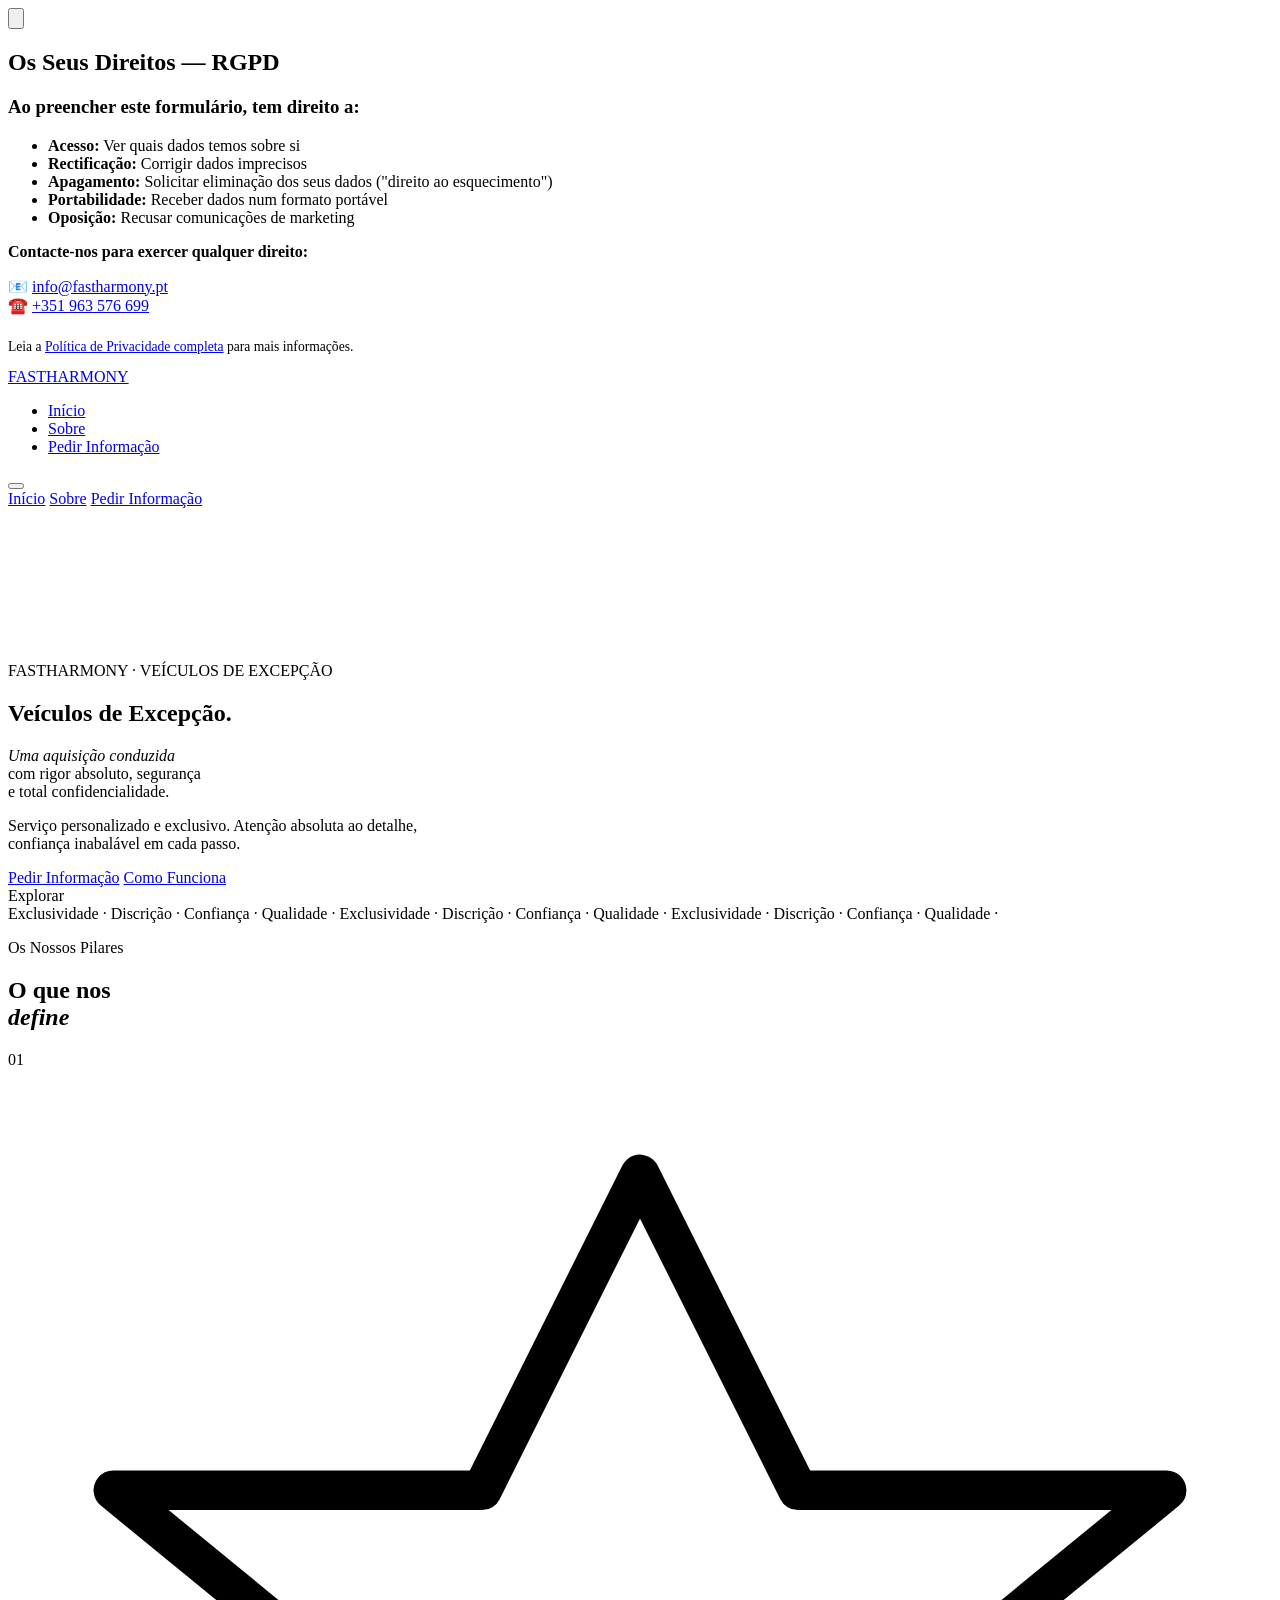
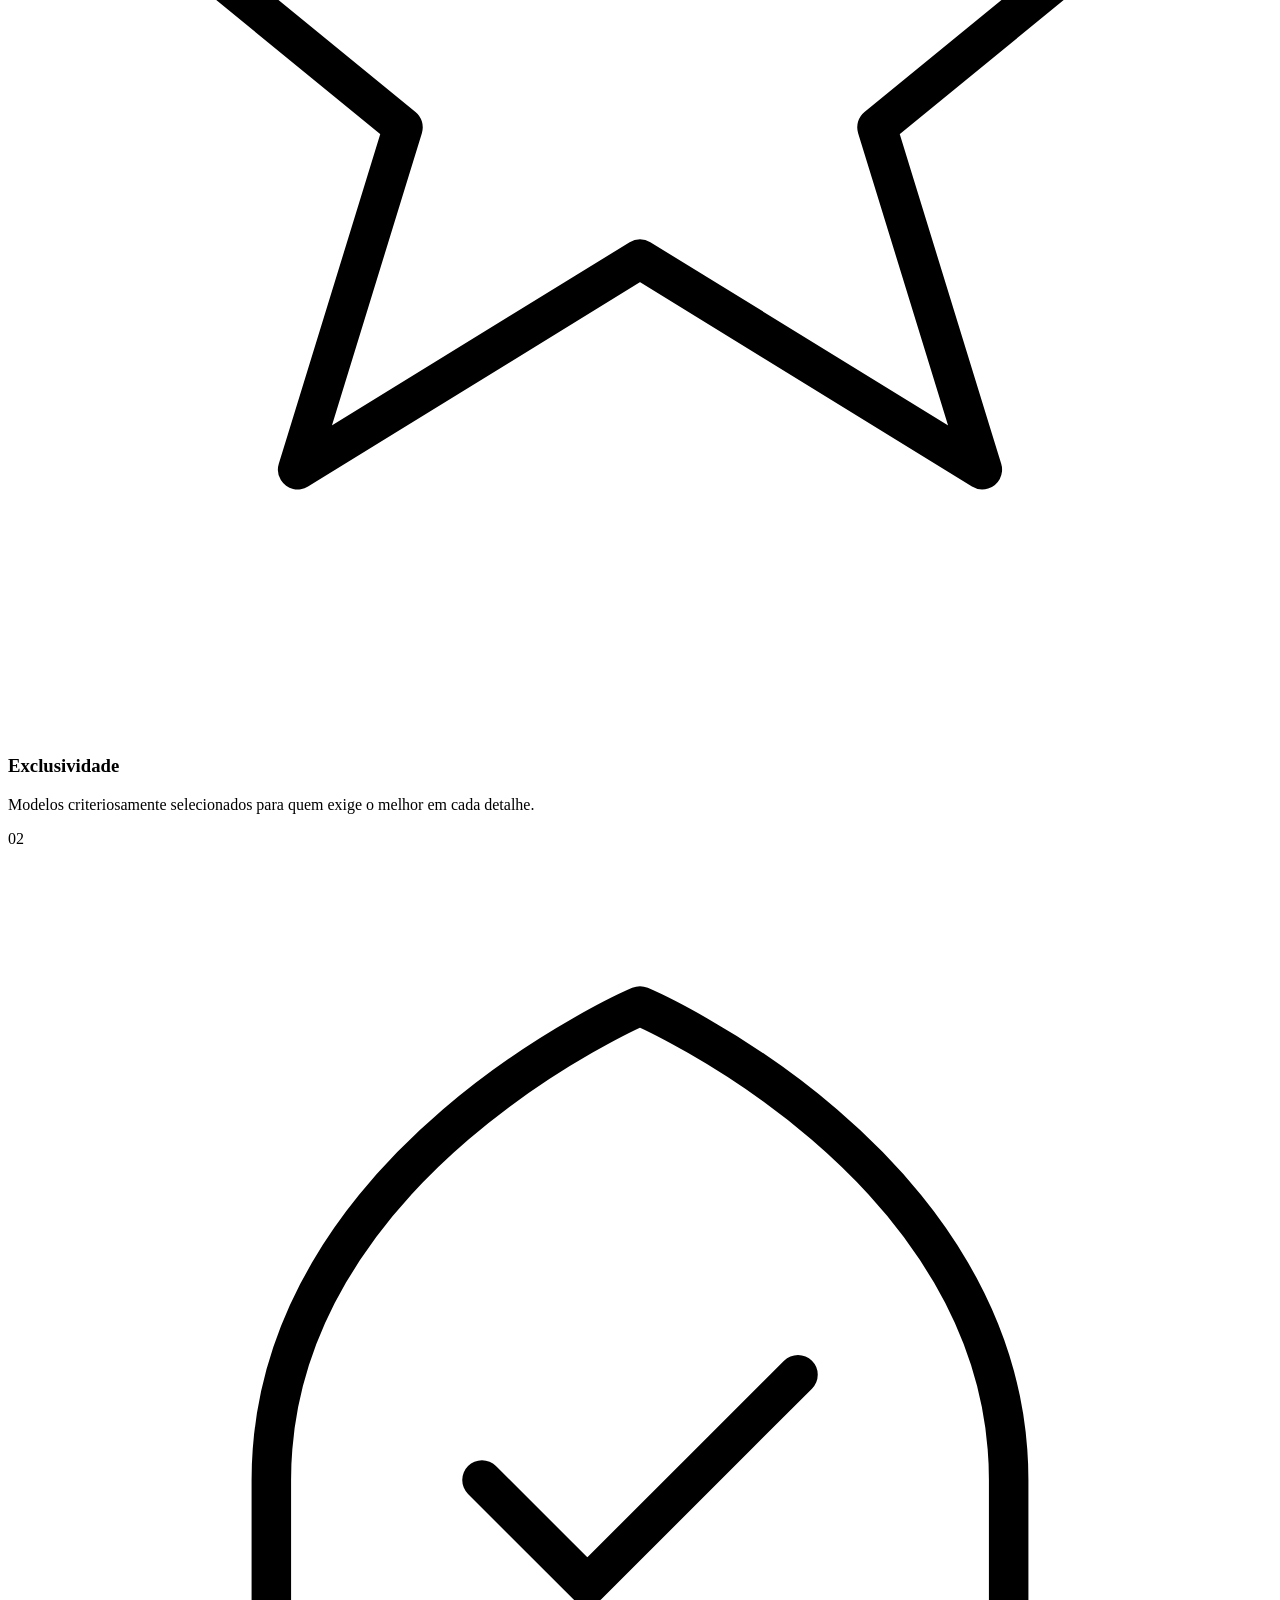
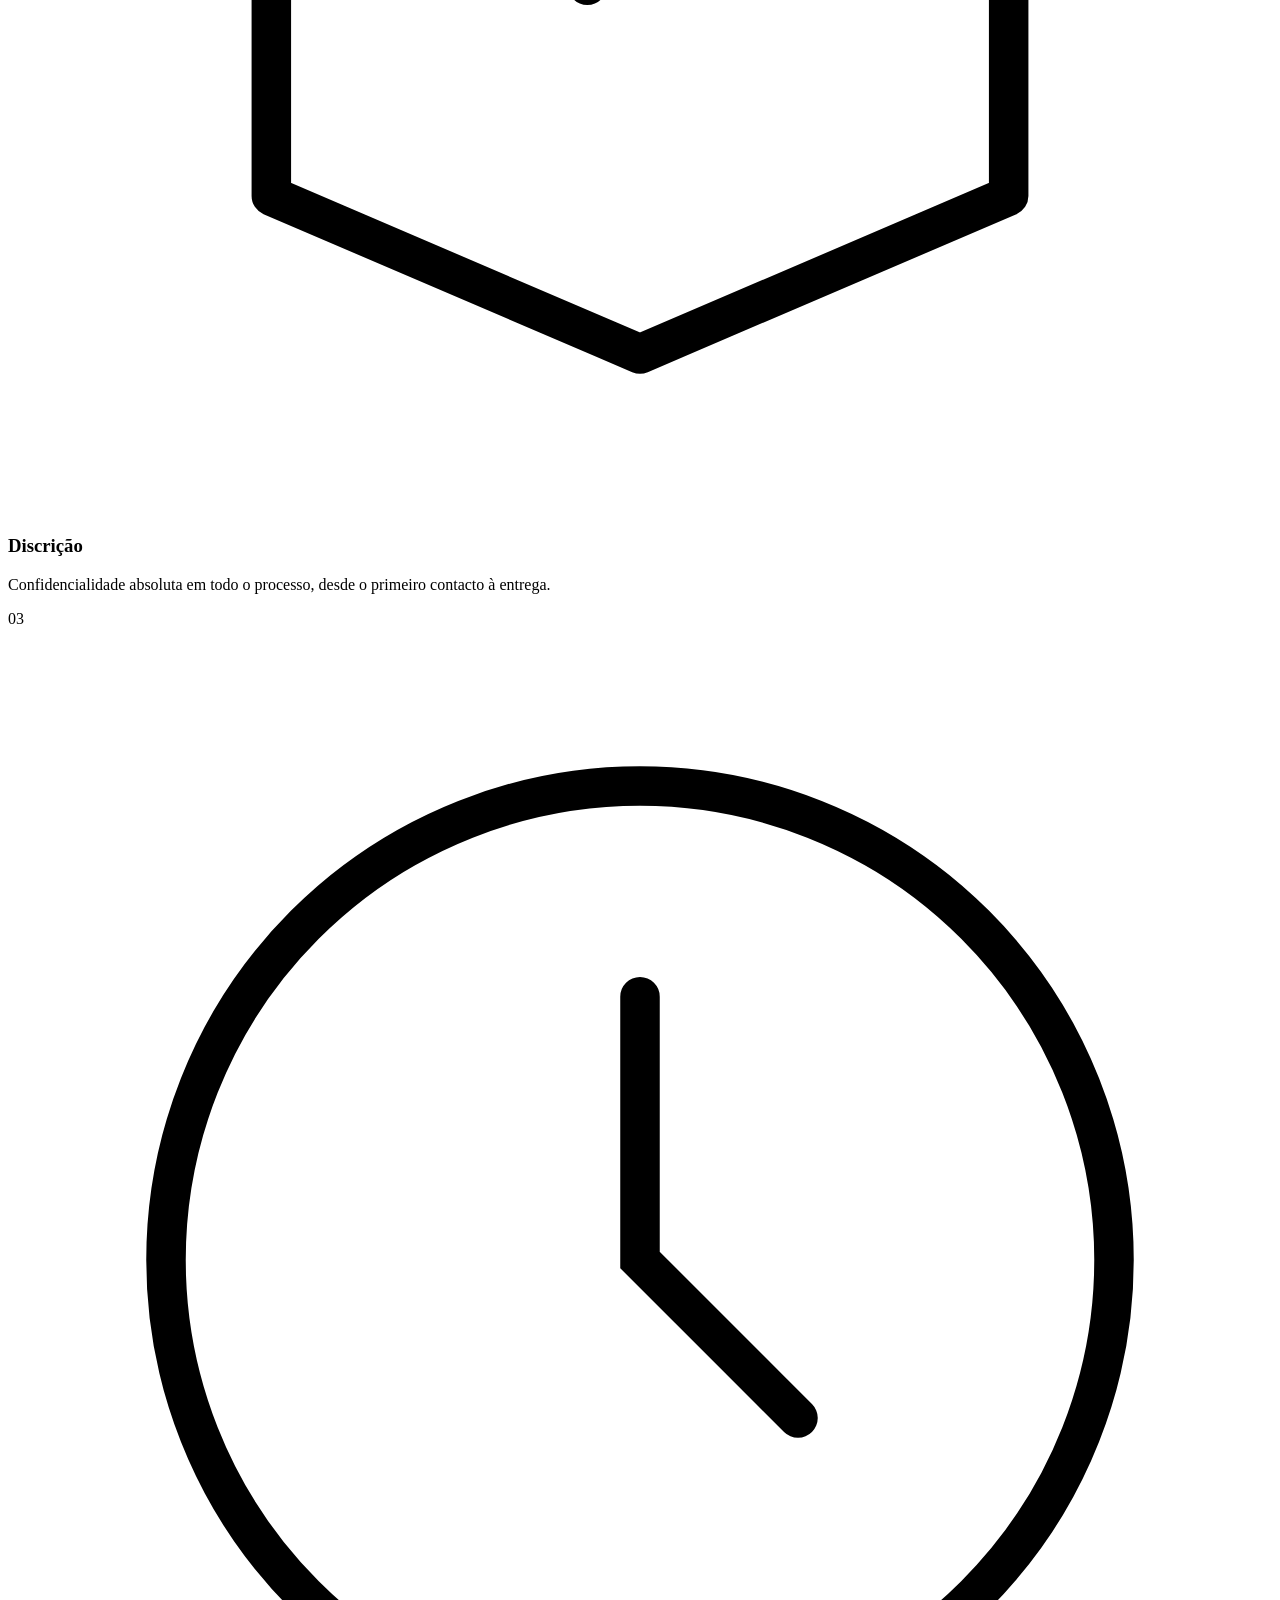
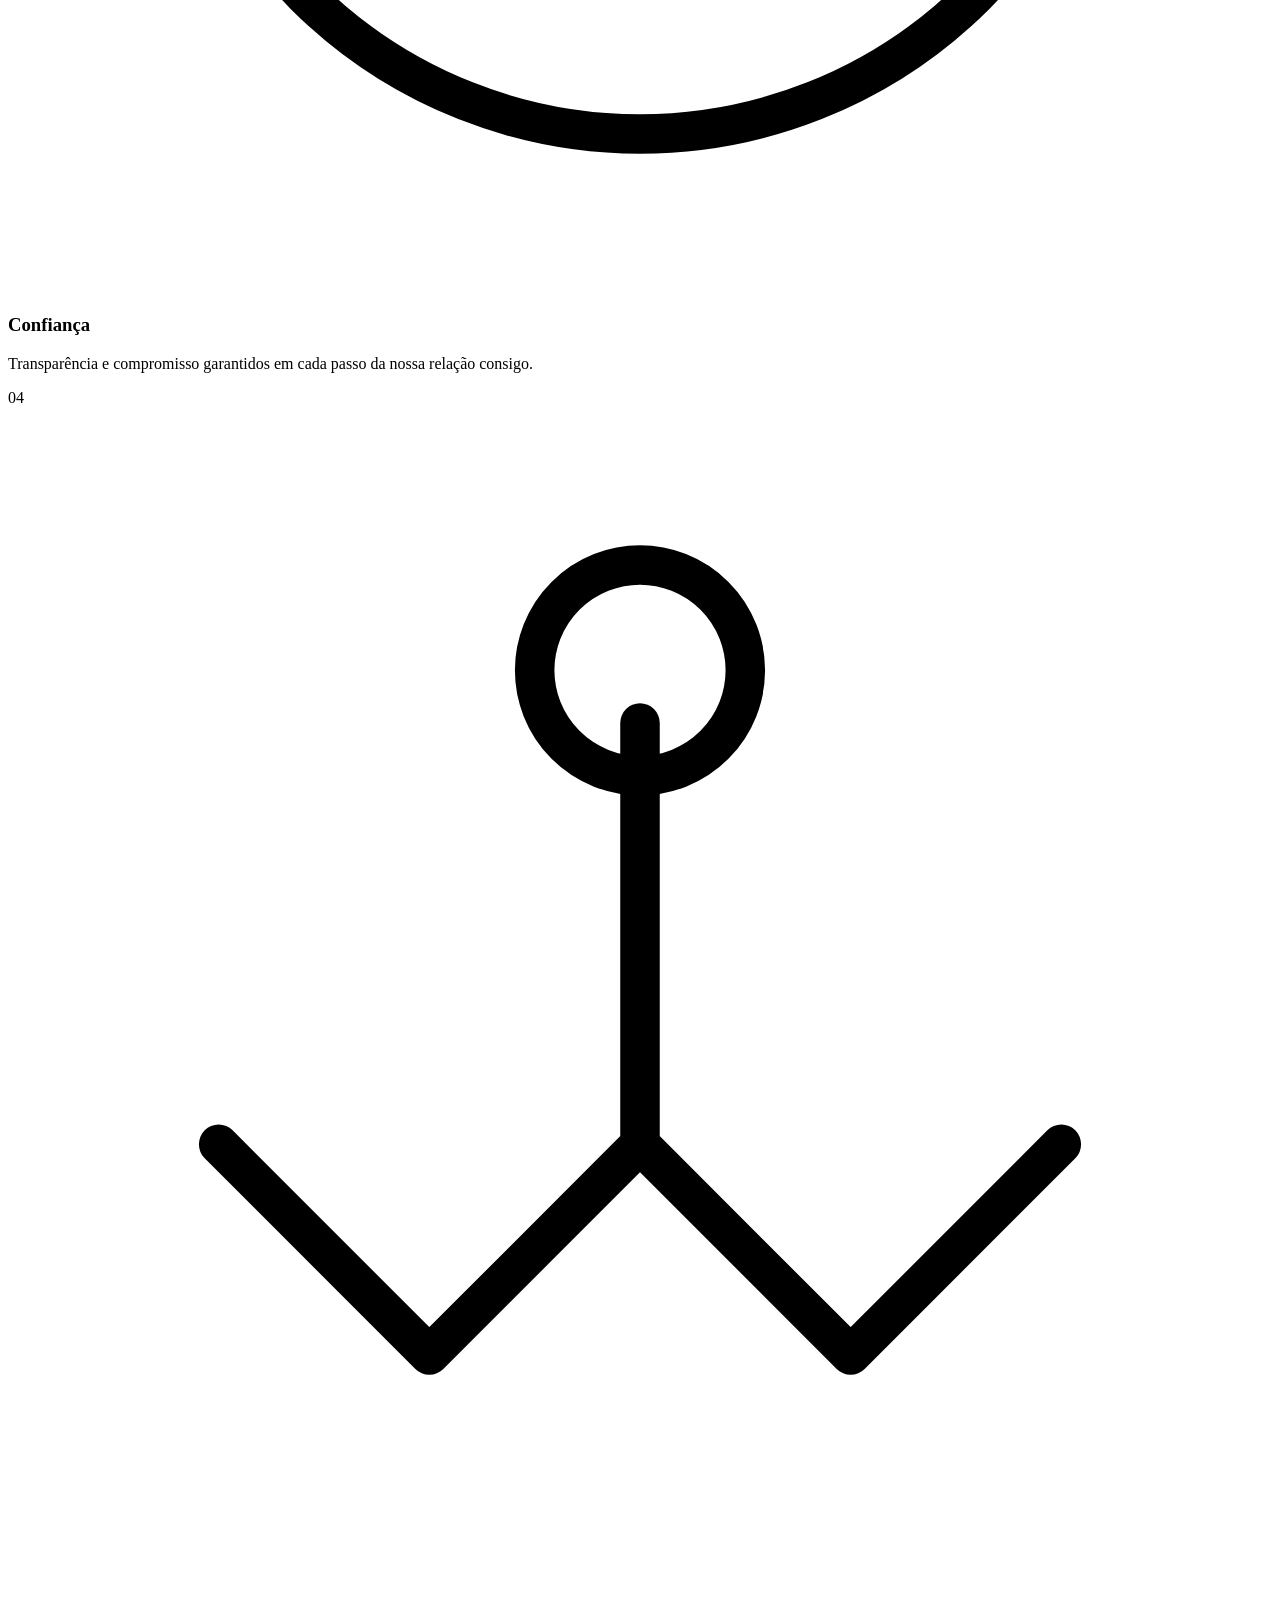
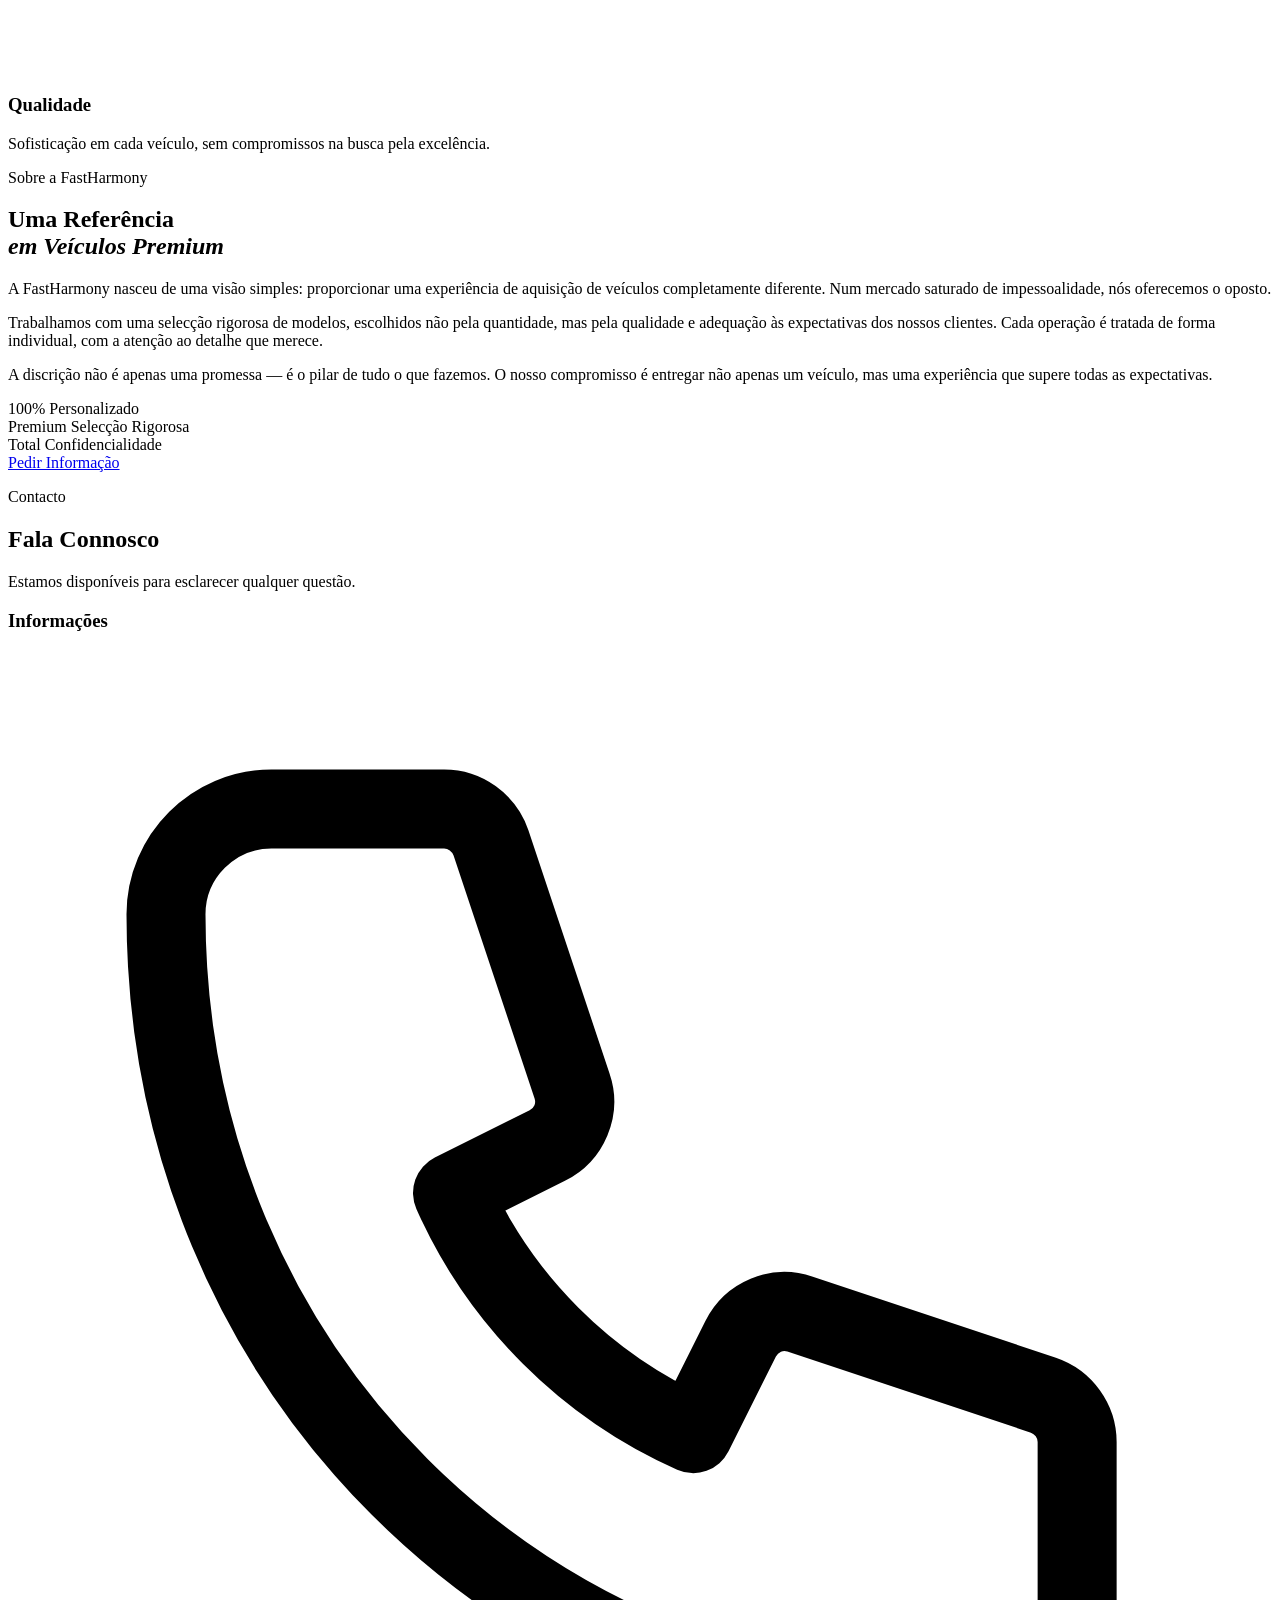
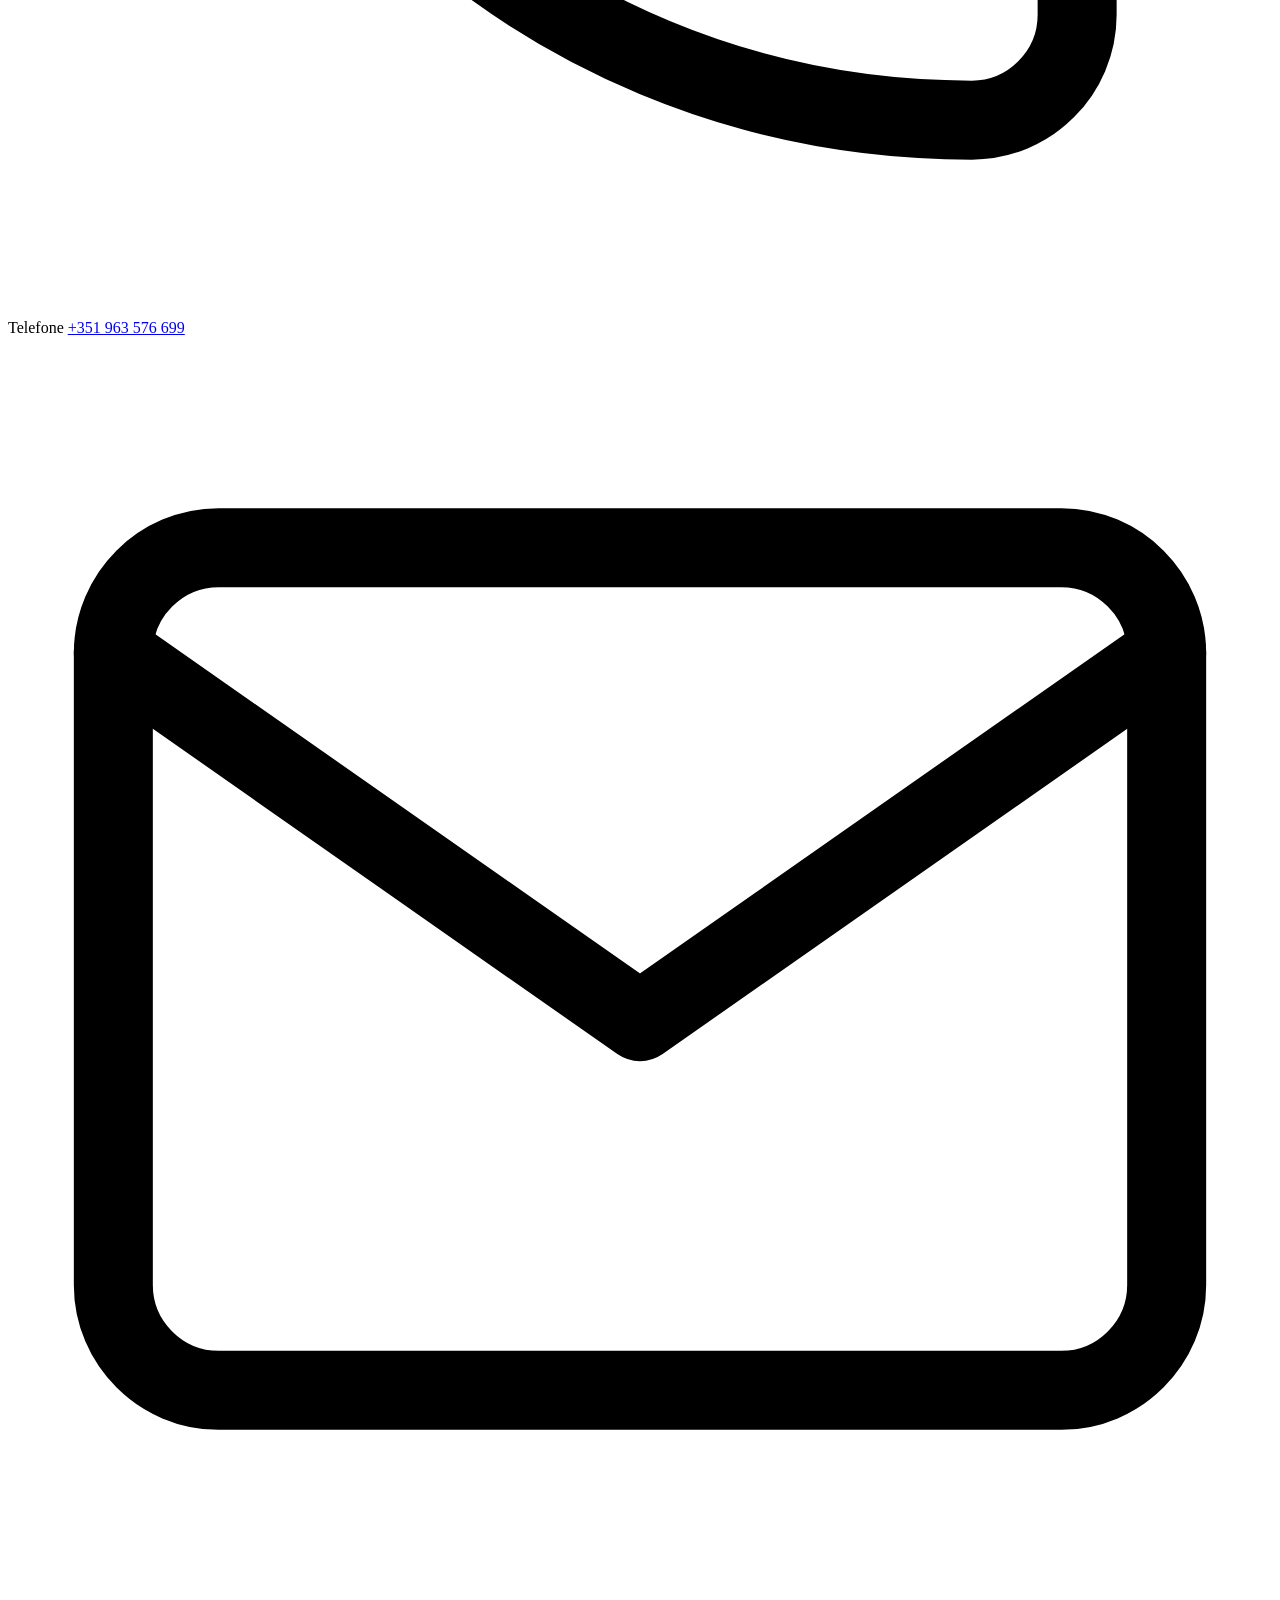
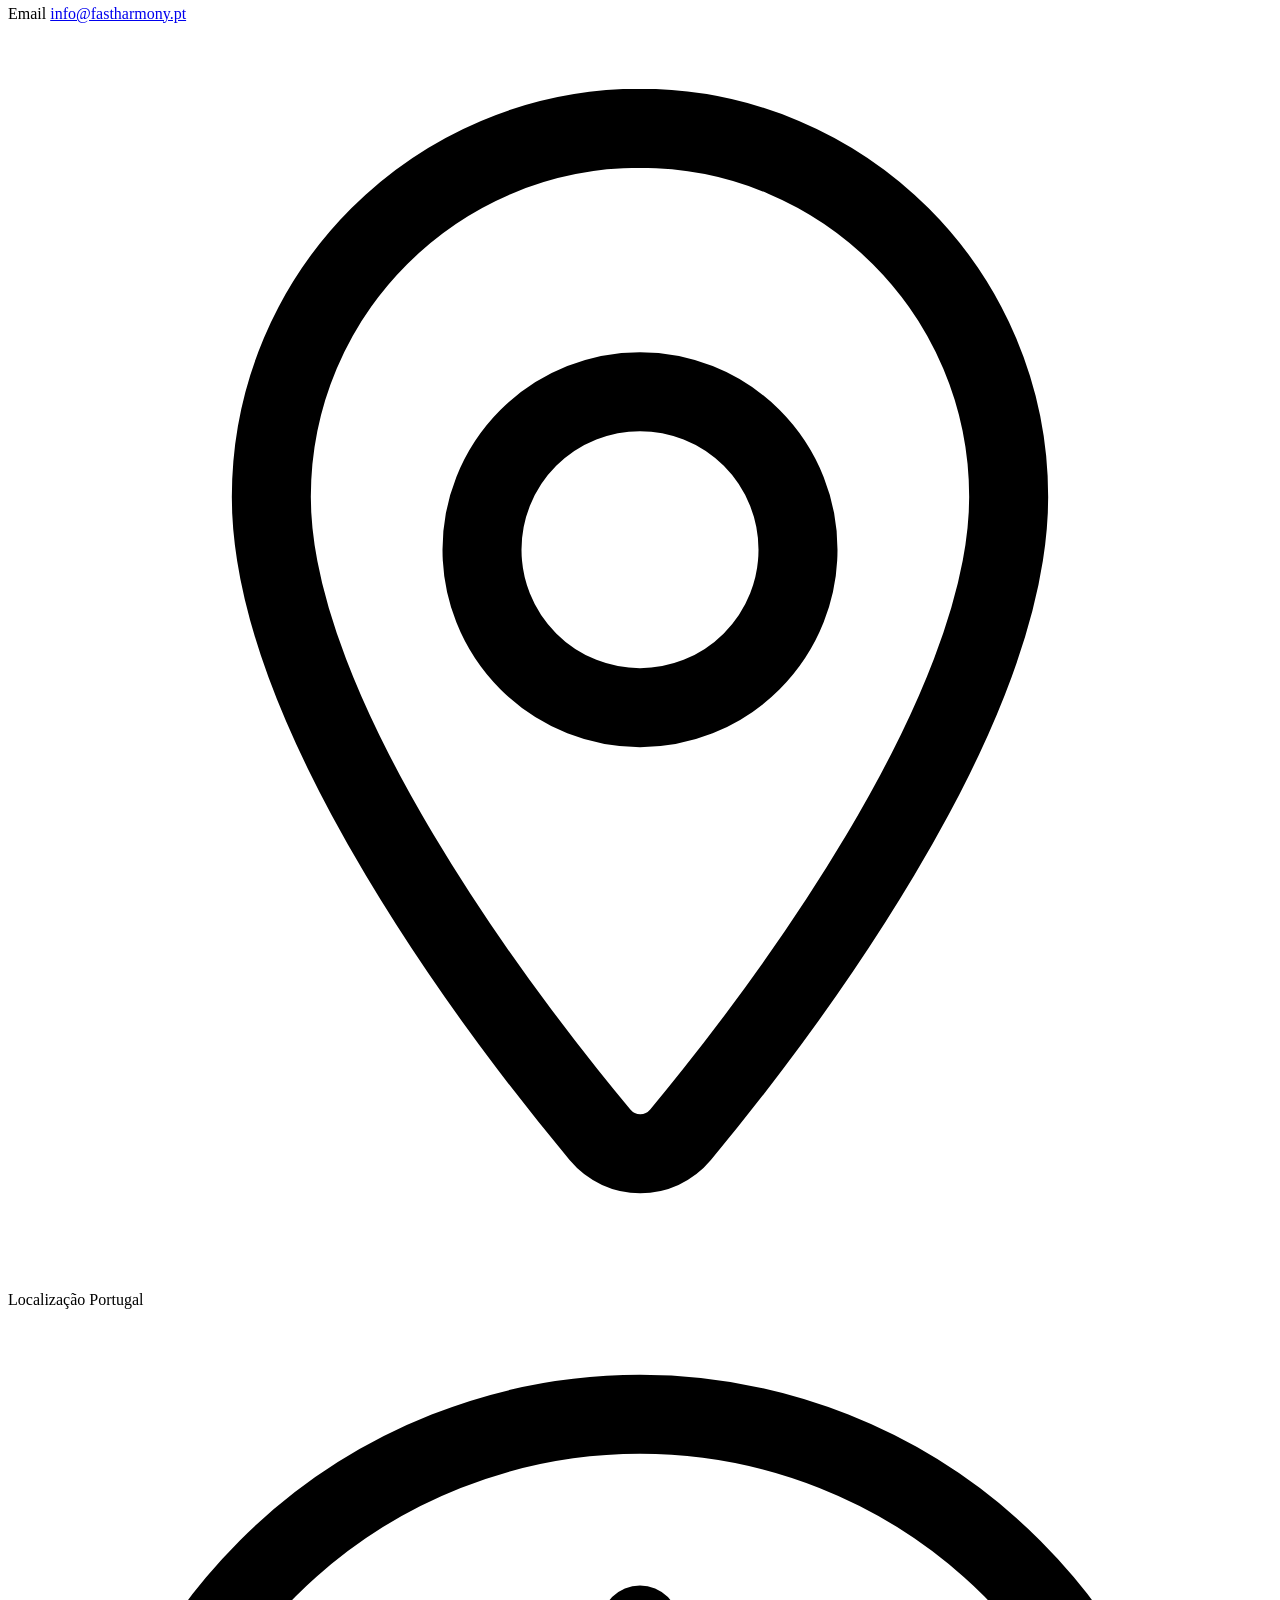
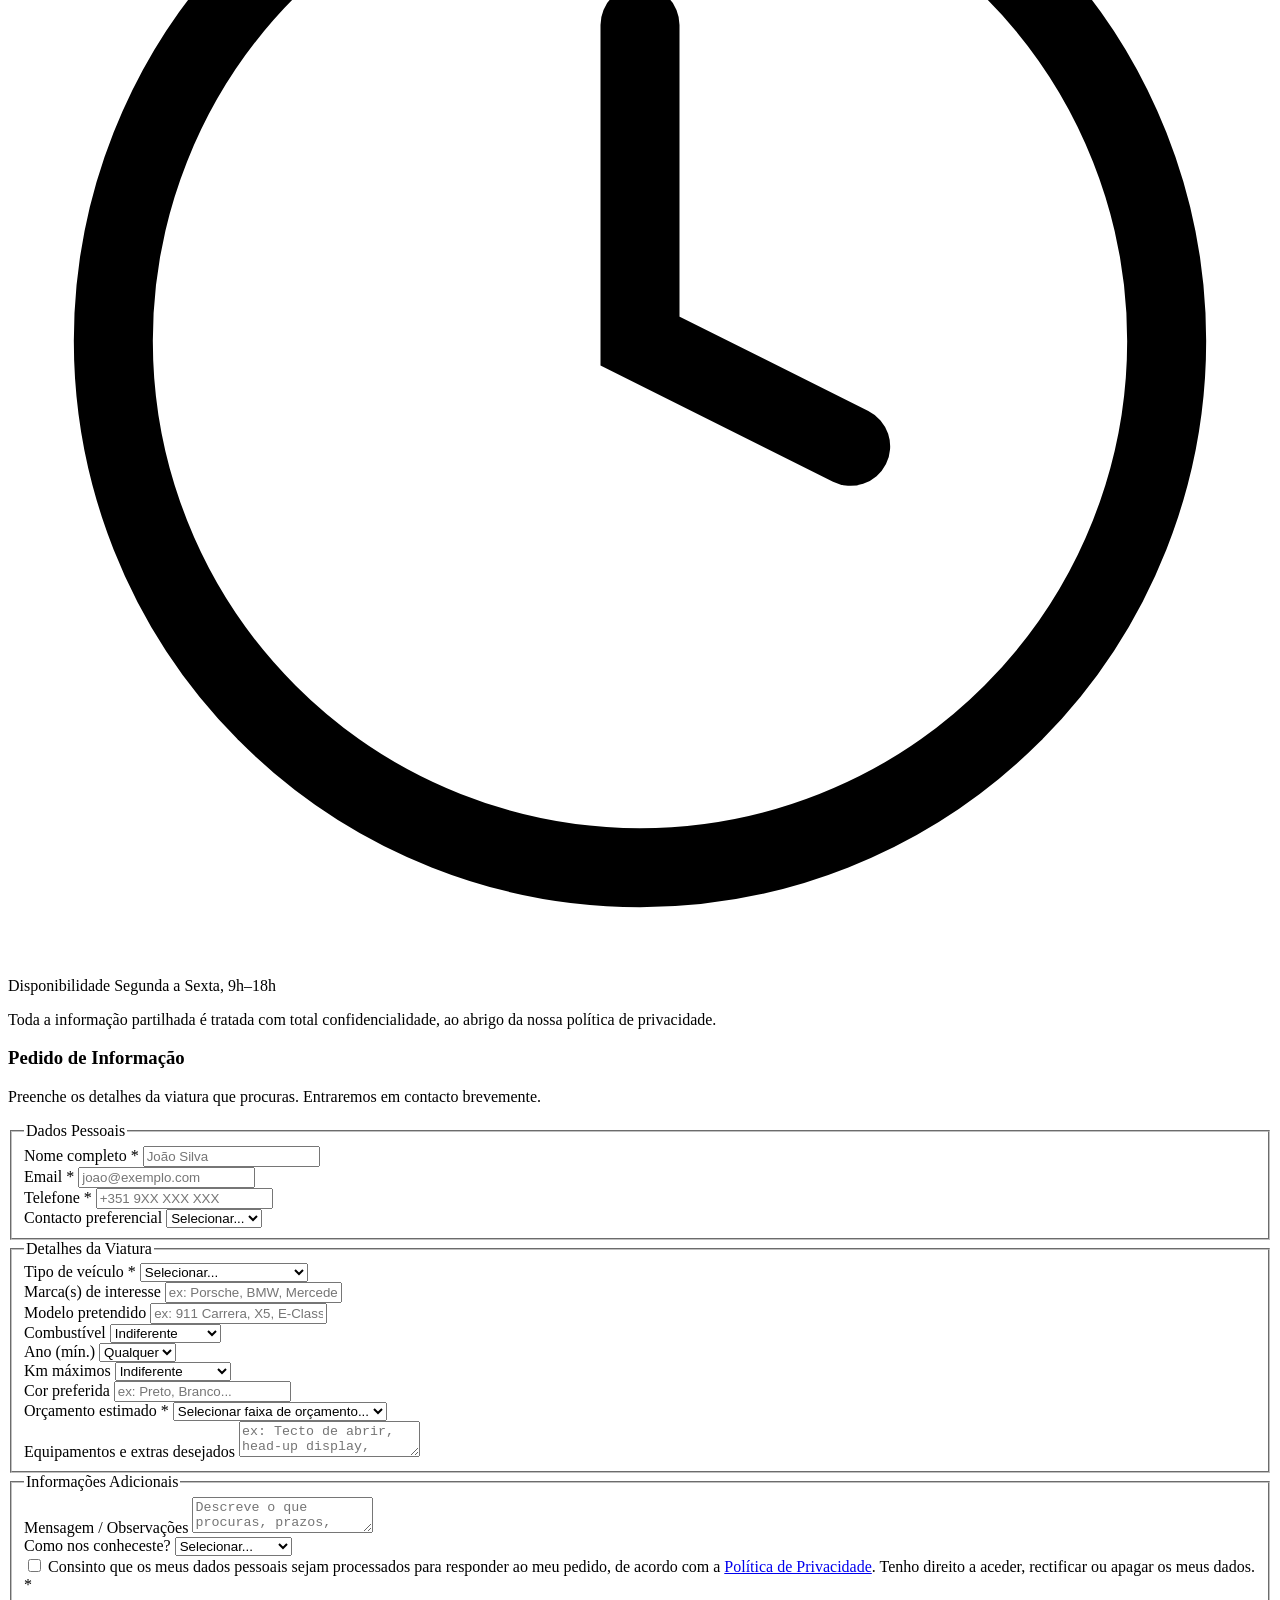
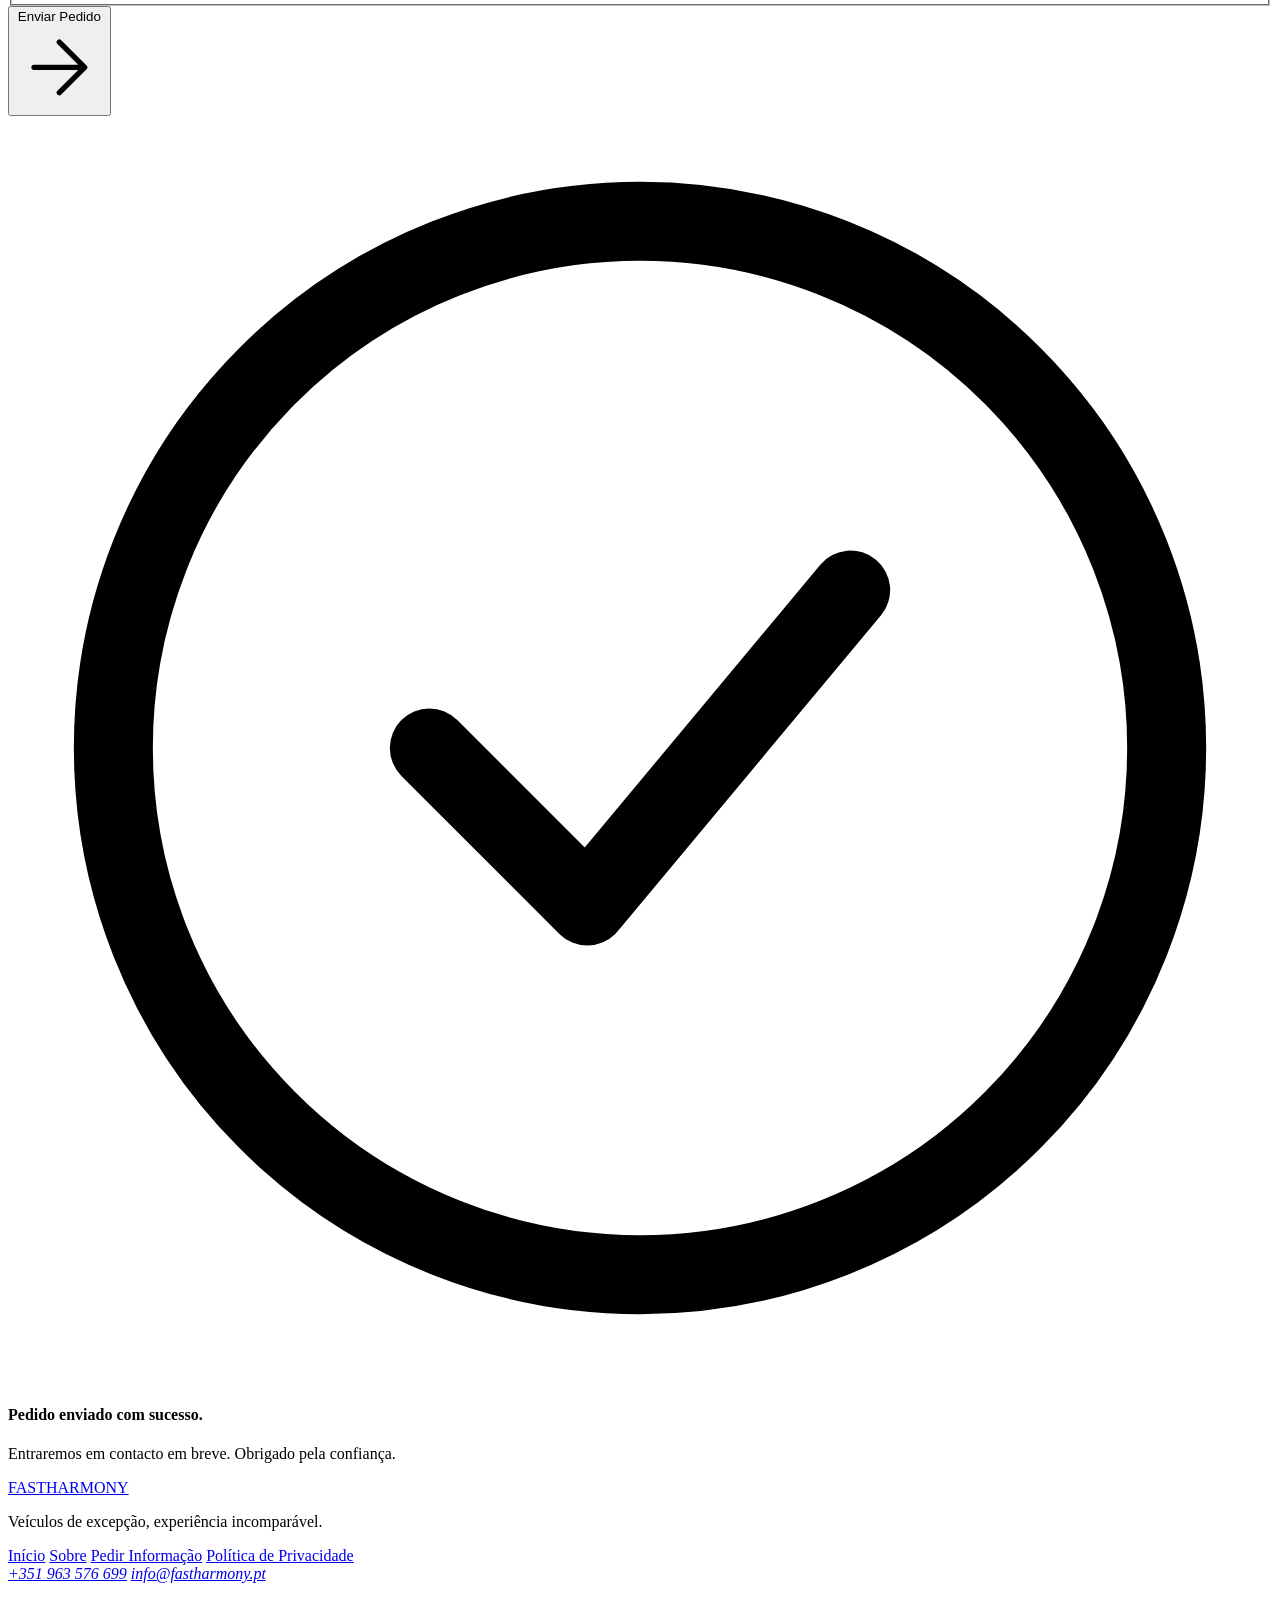
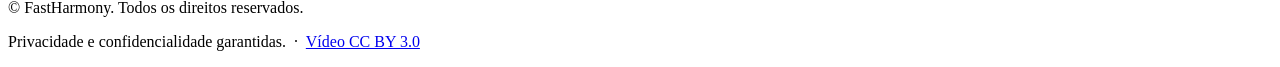
==== index.html @ 2e01b2f6 "refactor: remover required de email e telefone (validação em JS)" ====
<!DOCTYPE html>
<html lang="pt">
<head>
  <meta charset="UTF-8" />
  <meta name="viewport" content="width=device-width, initial-scale=1.0" />
  <title>FastHarmony — Veículos de Excepção</title>
  <meta name="description" content="FastHarmony — Especialistas na venda de veículos premium e de excepção. Exclusividade, sofisticação e discrição em cada entrega." />
  <meta name="theme-color" content="#050504" />

  <!-- Google Fonts -->
  <link rel="preconnect" href="https://fonts.googleapis.com" />
  <link rel="preconnect" href="https://fonts.gstatic.com" crossorigin />
  <link href="https://fonts.googleapis.com/css2?family=Bebas+Neue&family=Barlow:ital,wght@0,300;0,400;0,500;0,600;0,700;1,300;1,400&display=swap" rel="stylesheet" />

  <link rel="stylesheet" href="css/styles.css" />
</head>
<body>

  <!-- Grain texture overlay -->
  <div class="grain" aria-hidden="true"></div>

  <!-- Reading progress bar (CSS scroll-driven animation) -->
  <div class="progress-bar" id="progressBar" aria-hidden="true"></div>

  <!-- Custom luxury cursor -->
  <div class="cursor" id="cursor" aria-hidden="true"></div>
  <div class="cursor-ring" id="cursorRing" aria-hidden="true"></div>

  <!-- RGPD Modal -->
  <div class="rgpd-modal" id="rgpdModal" role="dialog" aria-labelledby="rgpdTitle" aria-hidden="true">
    <div class="rgpd-modal__overlay" id="rgpdOverlay"></div>
    <div class="rgpd-modal__content">
      <button class="rgpd-modal__close" id="rgpdClose" aria-label="Fechar">
        <svg viewBox="0 0 24 24" fill="none"><path d="M18 6L6 18M6 6L18 18" stroke="currentColor" stroke-width="1.5" stroke-linecap="round"/></svg>
      </button>
      <h2 id="rgpdTitle" class="rgpd-modal__title">Os Seus Direitos — RGPD</h2>
      <div class="rgpd-modal__body">
        <h3>Ao preencher este formulário, tem direito a:</h3>
        <ul>
          <li><strong>Acesso:</strong> Ver quais dados temos sobre si</li>
          <li><strong>Rectificação:</strong> Corrigir dados imprecisos</li>
          <li><strong>Apagamento:</strong> Solicitar eliminação dos seus dados ("direito ao esquecimento")</li>
          <li><strong>Portabilidade:</strong> Receber dados num formato portável</li>
          <li><strong>Oposição:</strong> Recusar comunicações de marketing</li>
        </ul>
        <p><strong>Contacte-nos para exercer qualquer direito:</strong></p>
        <p>
          📧 <a href="mailto:info@fastharmony.pt">info@fastharmony.pt</a><br>
          ☎️ <a href="tel:+351963576699">+351 963 576 699</a>
        </p>
        <p style="font-size: 0.85rem; margin-top: 1.5rem; color: var(--pearl-dim);">
          Leia a <a href="privacy.html" target="_blank" rel="noopener">Política de Privacidade completa</a> para mais informações.
        </p>
      </div>
    </div>
  </div>


  <!-- ═══════════════════════════════════════════
       NAVEGAÇÃO
  ═══════════════════════════════════════════ -->
  <nav class="nav" id="nav">
    <div class="nav__inner">
      <a href="#home" class="nav__logo" aria-label="FastHarmony — Início">
        <span class="nav__logo-fast">FAST</span><span class="nav__logo-harmony">HARMONY</span>
      </a>

      <ul class="nav__links" id="navLinks" role="list">
        <li><a href="#home" class="nav__link">Início</a></li>
        <li><a href="#sobre" class="nav__link">Sobre</a></li>
        <li><a href="#pedido" class="nav__link nav__link--cta">Pedir Informação</a></li>
      </ul>

      <button class="nav__hamburger" id="hamburger" aria-label="Abrir menu" aria-expanded="false" aria-controls="mobileMenu">
        <span></span>
        <span></span>
        <span></span>
      </button>
    </div>
  </nav>

  <!-- Menu Mobile -->
  <div class="mobile-menu" id="mobileMenu" aria-hidden="true" role="dialog" aria-label="Navegação">
    <div class="mobile-menu__inner">
      <a href="#home" class="mobile-menu__link">Início</a>
      <a href="#sobre" class="mobile-menu__link">Sobre</a>
      <a href="#pedido" class="mobile-menu__link mobile-menu__link--cta">Pedir Informação</a>
    </div>
  </div>


  <!-- ═══════════════════════════════════════════
       HERO
  ═══════════════════════════════════════════ -->
  <section class="hero" id="home">

    <!-- Background: imagem com Ken Burns + gradiente animado -->
    <div class="hero__bg" aria-hidden="true">
      <!--
        VÍDEO HERO (opcional):
        Coloca o teu vídeo em assets/video/hero.mp4
        Recomendado: 1920×1080, H.264, duração 10-30s, sem áudio
        Formatos suportados: .mp4, .webm
      -->
      <!-- Vídeo: Ferrari F430 FPV drone — Wikimedia Commons, CC BY 3.0 -->
      <video class="hero__video" autoplay muted loop playsinline aria-hidden="true">
        <source src="assets/video/hero.webm" type="video/webm" />
        <source src="assets/video/hero.mp4" type="video/mp4" />
      </video>
      <div class="hero__blob hero__blob--1"></div>
      <div class="hero__blob hero__blob--2"></div>
    </div>

    <!-- Vignette overlay -->
    <div class="hero__overlay" aria-hidden="true"></div>

    <!-- Decorative vertical line elements -->
    <div class="hero__decor" aria-hidden="true">
      <div class="hero__decor-line"></div>
      <div class="hero__decor-line"></div>
    </div>

    <!-- Rotated brand watermark -->
    <span class="hero__watermark" aria-hidden="true">FASTHARMONY · VEÍCULOS DE EXCEPÇÃO</span>

    <div class="hero__content reveal">
      <h1 class="hero__title">Veículos de Excepção.</h1>
      <p class="hero__eyebrow"><em>Uma aquisição conduzida</em><br />com rigor absoluto, segurança<br />e total confidencialidade.</p>
      <p class="hero__subtitle">
        Serviço personalizado e exclusivo. Atenção absoluta ao detalhe,<br />
        confiança inabalável em cada passo.
      </p>
      <div class="hero__actions">
        <a href="#pedido" class="btn btn--gold">Pedir Informação</a>
        <a href="#sobre" class="btn btn--ghost">Como Funciona</a>
      </div>
    </div>

    <div class="hero__scroll" aria-label="Fazer scroll">
      <span class="hero__scroll-label">Explorar</span>
      <div class="hero__scroll-line"></div>
    </div>
  </section>


  <!-- ═══════════════════════════════════════════
       MARQUEE
  ═══════════════════════════════════════════ -->
  <div class="marquee" aria-hidden="true">
    <div class="marquee__track">
      <span class="marquee__word">Exclusividade</span>
      <span class="marquee__dot">·</span>
      <span class="marquee__word">Discrição</span>
      <span class="marquee__dot">·</span>
      <span class="marquee__word">Confiança</span>
      <span class="marquee__dot">·</span>
      <span class="marquee__word">Qualidade</span>
      <span class="marquee__dot">·</span>
      <span class="marquee__word">Exclusividade</span>
      <span class="marquee__dot">·</span>
      <span class="marquee__word">Discrição</span>
      <span class="marquee__dot">·</span>
      <span class="marquee__word">Confiança</span>
      <span class="marquee__dot">·</span>
      <span class="marquee__word">Qualidade</span>
      <span class="marquee__dot">·</span>
      <span class="marquee__word">Exclusividade</span>
      <span class="marquee__dot">·</span>
      <span class="marquee__word">Discrição</span>
      <span class="marquee__dot">·</span>
      <span class="marquee__word">Confiança</span>
      <span class="marquee__dot">·</span>
      <span class="marquee__word">Qualidade</span>
      <span class="marquee__dot">·</span>
    </div>
  </div>


  <!-- ═══════════════════════════════════════════
       VALORES / PILARES
  ═══════════════════════════════════════════ -->
  <section class="values">
    <div class="container">

      <header class="values__header reveal">
        <p class="section__eyebrow">Os Nossos Pilares</p>
        <h2 class="section__title">O que nos<br /><em>define</em></h2>
      </header>

      <div class="values__grid">

        <article class="values__item reveal" style="--i:0">
          <div class="values__ordinal" aria-hidden="true">01</div>
          <div class="values__rule" aria-hidden="true"></div>
          <div class="values__icon">
            <svg viewBox="0 0 48 48" fill="none" aria-hidden="true">
              <path d="M24 4L30 16H44L33 25L37 38L24 30L11 38L15 25L4 16H18L24 4Z" stroke="currentColor" stroke-width="1.5" stroke-linejoin="round"/>
            </svg>
          </div>
          <h3 class="values__title">Exclusividade</h3>
          <p class="values__desc">Modelos criteriosamente selecionados para quem exige o melhor em cada detalhe.</p>
        </article>

        <article class="values__item reveal" style="--i:1">
          <div class="values__ordinal" aria-hidden="true">02</div>
          <div class="values__rule" aria-hidden="true"></div>
          <div class="values__icon">
            <svg viewBox="0 0 48 48" fill="none" aria-hidden="true">
              <path d="M24 6C24 6 10 12 10 24V36L24 42L38 36V24C38 12 24 6 24 6Z" stroke="currentColor" stroke-width="1.5" stroke-linejoin="round"/>
              <path d="M18 24L22 28L30 20" stroke="currentColor" stroke-width="1.5" stroke-linecap="round" stroke-linejoin="round"/>
            </svg>
          </div>
          <h3 class="values__title">Discrição</h3>
          <p class="values__desc">Confidencialidade absoluta em todo o processo, desde o primeiro contacto à entrega.</p>
        </article>

        <article class="values__item reveal" style="--i:2">
          <div class="values__ordinal" aria-hidden="true">03</div>
          <div class="values__rule" aria-hidden="true"></div>
          <div class="values__icon">
            <svg viewBox="0 0 48 48" fill="none" aria-hidden="true">
              <circle cx="24" cy="24" r="18" stroke="currentColor" stroke-width="1.5"/>
              <path d="M24 14V24L30 30" stroke="currentColor" stroke-width="1.5" stroke-linecap="round"/>
            </svg>
          </div>
          <h3 class="values__title">Confiança</h3>
          <p class="values__desc">Transparência e compromisso garantidos em cada passo da nossa relação consigo.</p>
        </article>

        <article class="values__item reveal" style="--i:3">
          <div class="values__ordinal" aria-hidden="true">04</div>
          <div class="values__rule" aria-hidden="true"></div>
          <div class="values__icon">
            <svg viewBox="0 0 48 48" fill="none" aria-hidden="true">
              <path d="M8 28L16 36L24 28M24 28L32 36L40 28M24 28V12" stroke="currentColor" stroke-width="1.5" stroke-linecap="round" stroke-linejoin="round"/>
              <circle cx="24" cy="10" r="4" stroke="currentColor" stroke-width="1.5"/>
            </svg>
          </div>
          <h3 class="values__title">Qualidade</h3>
          <p class="values__desc">Sofisticação em cada veículo, sem compromissos na busca pela excelência.</p>
        </article>

      </div>
    </div>
  </section>


  <!-- ═══════════════════════════════════════════
       SOBRE
  ═══════════════════════════════════════════ -->
  <section class="about" id="sobre">
    <div class="container">
      <div class="about__grid">

        <div class="about__visual reveal">
          <div class="about__image-wrap">
            <!-- Imagem de fundo via CSS background-image -->
          </div>
          <div class="about__frame" aria-hidden="true"></div>
          <div class="about__frame-inner" aria-hidden="true"></div>
        </div>

        <div class="about__content reveal">
          <p class="section__eyebrow">Sobre a FastHarmony</p>
          <h2 class="section__title">Uma Referência<br /><em>em Veículos Premium</em></h2>

          <p class="about__text">
            A FastHarmony nasceu de uma visão simples: proporcionar uma experiência de aquisição de veículos completamente diferente. Num mercado saturado de impessoalidade, nós oferecemos o oposto.
          </p>
          <p class="about__text">
            Trabalhamos com uma selecção rigorosa de modelos, escolhidos não pela quantidade, mas pela qualidade e adequação às expectativas dos nossos clientes. Cada operação é tratada de forma individual, com a atenção ao detalhe que merece.
          </p>
          <p class="about__text">
            A discrição não é apenas uma promessa — é o pilar de tudo o que fazemos. O nosso compromisso é entregar não apenas um veículo, mas uma experiência que supere todas as expectativas.
          </p>

          <div class="about__stats">
            <div class="about__stat">
              <span class="about__stat-num">100%</span>
              <span class="about__stat-label">Personalizado</span>
            </div>
            <div class="about__stat">
              <span class="about__stat-num">Premium</span>
              <span class="about__stat-label">Selecção Rigorosa</span>
            </div>
            <div class="about__stat">
              <span class="about__stat-num">Total</span>
              <span class="about__stat-label">Confidencialidade</span>
            </div>
          </div>

          <a href="#pedido" class="btn btn--gold">Pedir Informação</a>
        </div>

      </div>
    </div>
  </section>


  <!-- ═══════════════════════════════════════════
       CONTACTO + FORMULÁRIO
  ═══════════════════════════════════════════ -->
  <section class="contact" id="contacto">

    <div class="contact__hero reveal">
      <div class="contact__hero-overlay" aria-hidden="true"></div>
      <!--
        IMAGEM CONTACTO:
        Coloca a imagem em assets/images/contact-car.jpg
        Recomendado: 1920×600px, escura/ambiente
      -->
      <div class="contact__hero-content">
        <p class="section__eyebrow">Contacto</p>
        <h2 class="section__title section__title--light">Fala Connosco</h2>
        <p class="contact__hero-sub">Estamos disponíveis para esclarecer qualquer questão.</p>
      </div>
    </div>

    <div class="container">
      <div class="contact__grid">

        <!-- Informações -->
        <div class="contact__info contact__info--card reveal">
          <div class="contact__info-inner">
            <h3 class="contact__info-title">Informações</h3>

            <div class="contact__info-item">
              <div class="contact__info-icon" aria-hidden="true">
                <svg viewBox="0 0 24 24" fill="none">
                  <path d="M3 5C3 3.9 3.9 3 5 3H8.28C8.68 3 9.04 3.26 9.17 3.64L10.71 8.26C10.86 8.7 10.66 9.18 10.24 9.39L8.44 10.29C9.34 12.32 10.98 13.96 13.01 14.86L13.91 13.06C14.12 12.64 14.6 12.44 15.04 12.59L19.66 14.13C20.04 14.26 20.3 14.62 20.3 15.02V18.3C20.3 19.4 19.4 20.3 18.3 20.3C9.72 20.3 3 13.58 3 5Z" stroke="currentColor" stroke-width="1.5" stroke-linecap="round" stroke-linejoin="round"/>
                </svg>
              </div>
              <div>
                <span class="contact__info-label">Telefone</span>
                <a href="tel:+351963576699" class="contact__info-value">+351 963 576 699</a>
              </div>
            </div>

          <div class="contact__info-item">
            <div class="contact__info-icon" aria-hidden="true">
              <svg viewBox="0 0 24 24" fill="none">
                <path d="M4 4H20C21.1 4 22 4.9 22 6V18C22 19.1 21.1 20 20 20H4C2.9 20 2 19.1 2 18V6C2 4.9 2.9 4 4 4Z" stroke="currentColor" stroke-width="1.5" stroke-linecap="round" stroke-linejoin="round"/>
                <path d="M22 6L12 13L2 6" stroke="currentColor" stroke-width="1.5" stroke-linecap="round" stroke-linejoin="round"/>
              </svg>
            </div>
            <div>
              <span class="contact__info-label">Email</span>
              <a href="mailto:info@fastharmony.pt" class="contact__info-value">info@fastharmony.pt</a>
            </div>
          </div>

          <div class="contact__info-item">
            <div class="contact__info-icon" aria-hidden="true">
              <svg viewBox="0 0 24 24" fill="none">
                <circle cx="12" cy="10" r="3" stroke="currentColor" stroke-width="1.5"/>
                <path d="M12 2C8.13 2 5 5.13 5 9C5 13.17 9.42 18.92 11.24 21.11C11.64 21.59 12.37 21.59 12.77 21.11C14.58 18.92 19 13.17 19 9C19 5.13 15.87 2 12 2Z" stroke="currentColor" stroke-width="1.5" stroke-linecap="round" stroke-linejoin="round"/>
              </svg>
            </div>
            <div>
              <span class="contact__info-label">Localização</span>
              <span class="contact__info-value">Portugal</span>
            </div>
          </div>

          <div class="contact__info-item">
            <div class="contact__info-icon" aria-hidden="true">
              <svg viewBox="0 0 24 24" fill="none">
                <circle cx="12" cy="12" r="10" stroke="currentColor" stroke-width="1.5"/>
                <path d="M12 6V12L16 14" stroke="currentColor" stroke-width="1.5" stroke-linecap="round"/>
              </svg>
            </div>
            <div>
              <span class="contact__info-label">Disponibilidade</span>
              <span class="contact__info-value">Segunda a Sexta, 9h–18h</span>
            </div>
          </div>

            <div class="contact__divider" aria-hidden="true"></div>
            <p class="contact__privacy">
              Toda a informação partilhada é tratada com total confidencialidade, ao abrigo da nossa política de privacidade.
            </p>
          </div>
        </div>

        <!-- Formulário de Pedido -->
        <div class="contact__form-wrap reveal" id="pedido">
          <h3 class="contact__form-title">Pedido de Informação</h3>
          <p class="contact__form-sub">Preenche os detalhes da viatura que procuras. Entraremos em contacto brevemente.</p>

          <form class="form" id="requestForm" novalidate>

            <!-- Dados Pessoais -->
            <fieldset class="form__fieldset">
              <legend class="form__legend">Dados Pessoais</legend>

              <div class="form__row form__row--2">
                <div class="form__group">
                  <label class="form__label" for="nome">Nome completo <span class="form__required" aria-label="obrigatório">*</span></label>
                  <input class="form__input" type="text" id="nome" name="nome" placeholder="João Silva" required autocomplete="name" />
                </div>
                <div class="form__group">
                  <label class="form__label" for="email">Email <span class="form__required" aria-label="obrigatório">*</span></label>
                  <input class="form__input" type="email" id="email" name="email" placeholder="joao@exemplo.com" autocomplete="email" />
                </div>
              </div>

              <div class="form__row form__row--2">
                <div class="form__group">
                  <label class="form__label" for="telefone">Telefone <span class="form__required" aria-label="obrigatório">*</span></label>
                  <input class="form__input" type="tel" id="telefone" name="telefone" placeholder="+351 9XX XXX XXX" autocomplete="tel" />
                </div>
                <div class="form__group">
                  <label class="form__label" for="contacto-pref">Contacto preferencial</label>
                  <select class="form__input form__select" id="contacto-pref" name="contacto-pref">
                    <option value="">Selecionar...</option>
                    <option value="email">Email</option>
                    <option value="telefone">Telefone</option>
                    <option value="whatsapp">WhatsApp</option>
                  </select>
                </div>
              </div>
            </fieldset>

            <!-- Detalhes da Viatura -->
            <fieldset class="form__fieldset">
              <legend class="form__legend">Detalhes da Viatura</legend>

              <div class="form__row form__row--2">
                <div class="form__group">
                  <label class="form__label" for="tipo">Tipo de veículo <span class="form__required" aria-label="obrigatório">*</span></label>
                  <select class="form__input form__select" id="tipo" name="tipo" required>
                    <option value="">Selecionar...</option>
                    <option value="sedan">Sedan / Berlina</option>
                    <option value="suv">SUV / Crossover</option>
                    <option value="coupe">Coupé</option>
                    <option value="cabriolet">Cabriolet / Descapotável</option>
                    <option value="desportivo">Desportivo / Supercar</option>
                    <option value="familiar">Familiar / SW</option>
                    <option value="outro">Outro</option>
                  </select>
                </div>
                <div class="form__group">
                  <label class="form__label" for="marca">Marca(s) de interesse</label>
                  <input class="form__input" type="text" id="marca" name="marca" placeholder="ex: Porsche, BMW, Mercedes..." />
                </div>
              </div>

              <div class="form__row form__row--2">
                <div class="form__group">
                  <label class="form__label" for="modelo">Modelo pretendido</label>
                  <input class="form__input" type="text" id="modelo" name="modelo" placeholder="ex: 911 Carrera, X5, E-Class..." />
                </div>
                <div class="form__group">
                  <label class="form__label" for="combustivel">Combustível</label>
                  <select class="form__input form__select" id="combustivel" name="combustivel">
                    <option value="">Indiferente</option>
                    <option value="gasolina">Gasolina</option>
                    <option value="diesel">Diesel</option>
                    <option value="hibrido">Híbrido</option>
                    <option value="hibrido-plug">Híbrido Plug-in</option>
                    <option value="eletrico">Elétrico</option>
                  </select>
                </div>
              </div>

              <div class="form__row form__row--3">
                <div class="form__group">
                  <label class="form__label" for="ano-min">Ano (mín.)</label>
                  <select class="form__input form__select" id="ano-min" name="ano-min">
                    <option value="">Qualquer</option>
                    <option value="2018">2018</option>
                    <option value="2019">2019</option>
                    <option value="2020">2020</option>
                    <option value="2021">2021</option>
                    <option value="2022">2022</option>
                    <option value="2023">2023</option>
                    <option value="2024">2024</option>
                    <option value="2025">2025</option>
                  </select>
                </div>
                <div class="form__group">
                  <label class="form__label" for="km-max">Km máximos</label>
                  <select class="form__input form__select" id="km-max" name="km-max">
                    <option value="">Indiferente</option>
                    <option value="10000">Até 10.000 km</option>
                    <option value="30000">Até 30.000 km</option>
                    <option value="50000">Até 50.000 km</option>
                    <option value="80000">Até 80.000 km</option>
                    <option value="100000">Até 100.000 km</option>
                    <option value="novo">Novo (0 km)</option>
                  </select>
                </div>
                <div class="form__group">
                  <label class="form__label" for="cor">Cor preferida</label>
                  <input class="form__input" type="text" id="cor" name="cor" placeholder="ex: Preto, Branco..." />
                </div>
              </div>

              <div class="form__group">
                <label class="form__label" for="orcamento">Orçamento estimado <span class="form__required" aria-label="obrigatório">*</span></label>
                <select class="form__input form__select" id="orcamento" name="orcamento" required>
                  <option value="">Selecionar faixa de orçamento...</option>
                  <option value="50-80k">50.000€ – 80.000€</option>
                  <option value="80-120k">80.000€ – 120.000€</option>
                  <option value="120-200k">120.000€ – 200.000€</option>
                  <option value="200-350k">200.000€ – 350.000€</option>
                  <option value="350k+">Acima de 350.000€</option>
                  <option value="negociar">A definir / Negociável</option>
                </select>
              </div>

              <div class="form__group">
                <label class="form__label" for="extras">Equipamentos e extras desejados</label>
                <textarea class="form__input form__textarea" id="extras" name="extras" placeholder="ex: Tecto de abrir, head-up display, bancos em pele, jantes específicas, pacote desportivo..."></textarea>
              </div>
            </fieldset>

            <!-- Informações Adicionais -->
            <fieldset class="form__fieldset">
              <legend class="form__legend">Informações Adicionais</legend>

              <div class="form__group">
                <label class="form__label" for="mensagem">Mensagem / Observações</label>
                <textarea class="form__input form__textarea" id="mensagem" name="mensagem" placeholder="Descreve o que procuras, prazos, condições especiais ou qualquer detalhe relevante..."></textarea>
              </div>

              <div class="form__row form__row--2">
                <div class="form__group">
                  <label class="form__label" for="origem">Como nos conheceste?</label>
                  <select class="form__input form__select" id="origem" name="origem">
                    <option value="">Selecionar...</option>
                    <option value="recomendacao">Recomendação</option>
                    <option value="pesquisa">Pesquisa online</option>
                    <option value="redes-sociais">Redes sociais</option>
                    <option value="outro">Outro</option>
                  </select>
                </div>
              </div>

              <div class="form__check">
                <input type="checkbox" id="privacidade" name="privacidade" class="form__checkbox" required />
                <label for="privacidade" class="form__check-label">
                  Consinto que os meus dados pessoais sejam processados para responder ao meu pedido, de acordo com a <a href="privacy.html" target="_blank" rel="noopener" class="form__check-link">Política de Privacidade</a>. Tenho direito a aceder, rectificar ou apagar os meus dados. <span class="form__required" aria-label="obrigatório">*</span>
                </label>
              </div>
            </fieldset>

            <button type="submit" class="btn btn--gold btn--full form__submit">
              <span class="form__submit-text">Enviar Pedido</span>
              <svg class="form__submit-icon" viewBox="0 0 24 24" fill="none" aria-hidden="true">
                <path d="M5 12H19M19 12L12 5M19 12L12 19" stroke="currentColor" stroke-width="1.5" stroke-linecap="round" stroke-linejoin="round"/>
              </svg>
            </button>

            <!-- Mensagem de Sucesso -->
            <div class="form__success" id="formSuccess" aria-live="polite" role="status">
              <svg viewBox="0 0 24 24" fill="none" aria-hidden="true">
                <circle cx="12" cy="12" r="10" stroke="currentColor" stroke-width="1.5"/>
                <path d="M8 12L11 15L16 9" stroke="currentColor" stroke-width="1.5" stroke-linecap="round" stroke-linejoin="round"/>
              </svg>
              <h4>Pedido enviado com sucesso.</h4>
              <p>Entraremos em contacto em breve. Obrigado pela confiança.</p>
            </div>

          </form>
        </div>

      </div>
    </div>
  </section>


  <!-- ═══════════════════════════════════════════
       RODAPÉ
  ═══════════════════════════════════════════ -->
  <footer class="footer">
    <div class="container">
      <div class="footer__top">
        <div class="footer__brand">
          <a href="#home" class="nav__logo footer__logo" aria-label="FastHarmony — Topo">
            <span class="nav__logo-fast">FAST</span><span class="nav__logo-harmony">HARMONY</span>
          </a>
          <p class="footer__tagline">Veículos de excepção, experiência incomparável.</p>
        </div>

        <nav class="footer__nav" aria-label="Rodapé">
          <a href="#home" class="footer__link">Início</a>
          <a href="#sobre" class="footer__link">Sobre</a>
          <a href="#pedido" class="footer__link">Pedir Informação</a>
          <a href="privacy.html" target="_blank" rel="noopener" class="footer__link">Política de Privacidade</a>
        </nav>

        <address class="footer__contact">
          <a href="tel:+351963576699" class="footer__link">+351 963 576 699</a>
          <a href="mailto:info@fastharmony.pt" class="footer__link">info@fastharmony.pt</a>
        </address>
      </div>

      <div class="footer__bottom">
        <p class="footer__copy">&copy; <span id="footerYear"></span> FastHarmony. Todos os direitos reservados.</p>
        <p class="footer__copy">Privacidade e confidencialidade garantidas. &nbsp;·&nbsp; <a href="https://commons.wikimedia.org/wiki/File:Ferrari_F430_Spider_driving_as_viewed_from_FPV_drone.webm" class="footer__link footer__attr" target="_blank" rel="noopener noreferrer" aria-label="Crédito vídeo hero">Vídeo CC BY 3.0</a></p>
      </div>
    </div>
  </footer>

  <script src="js/main.js"></script>
</body>
</html>
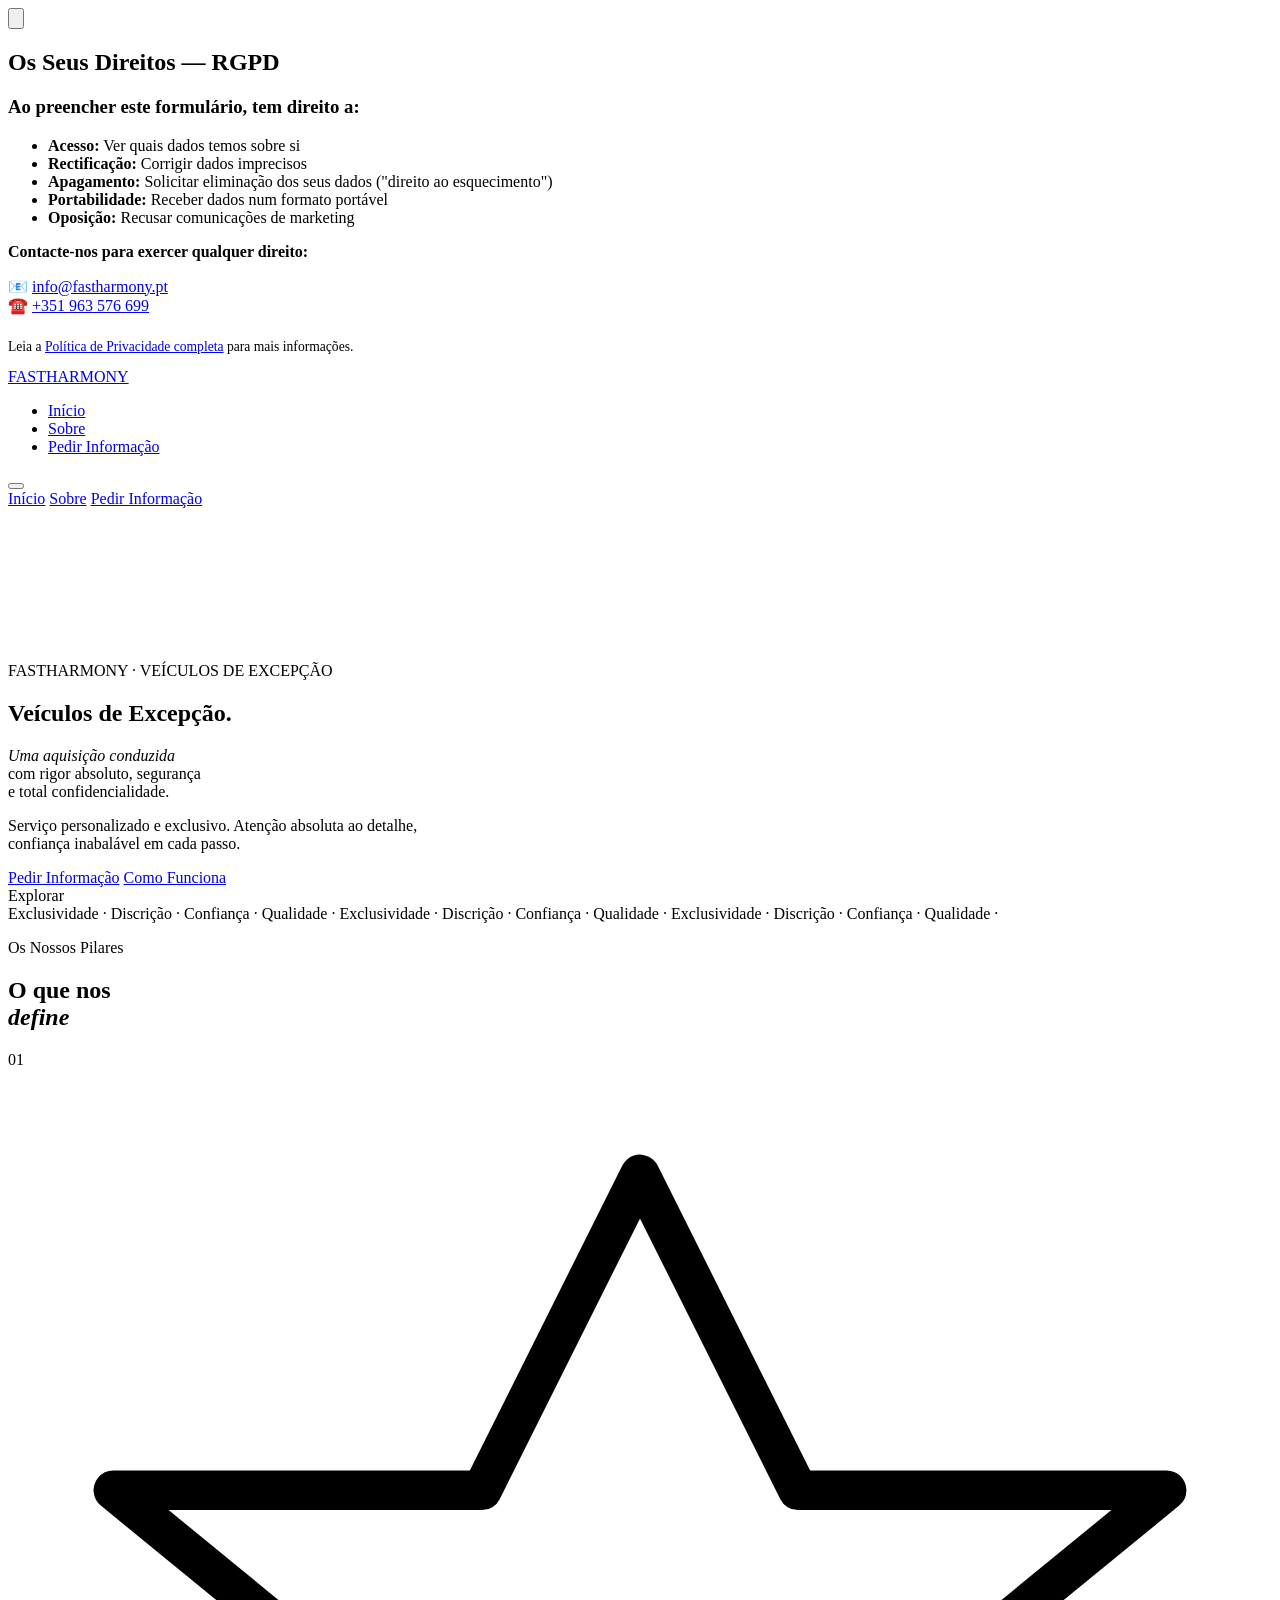
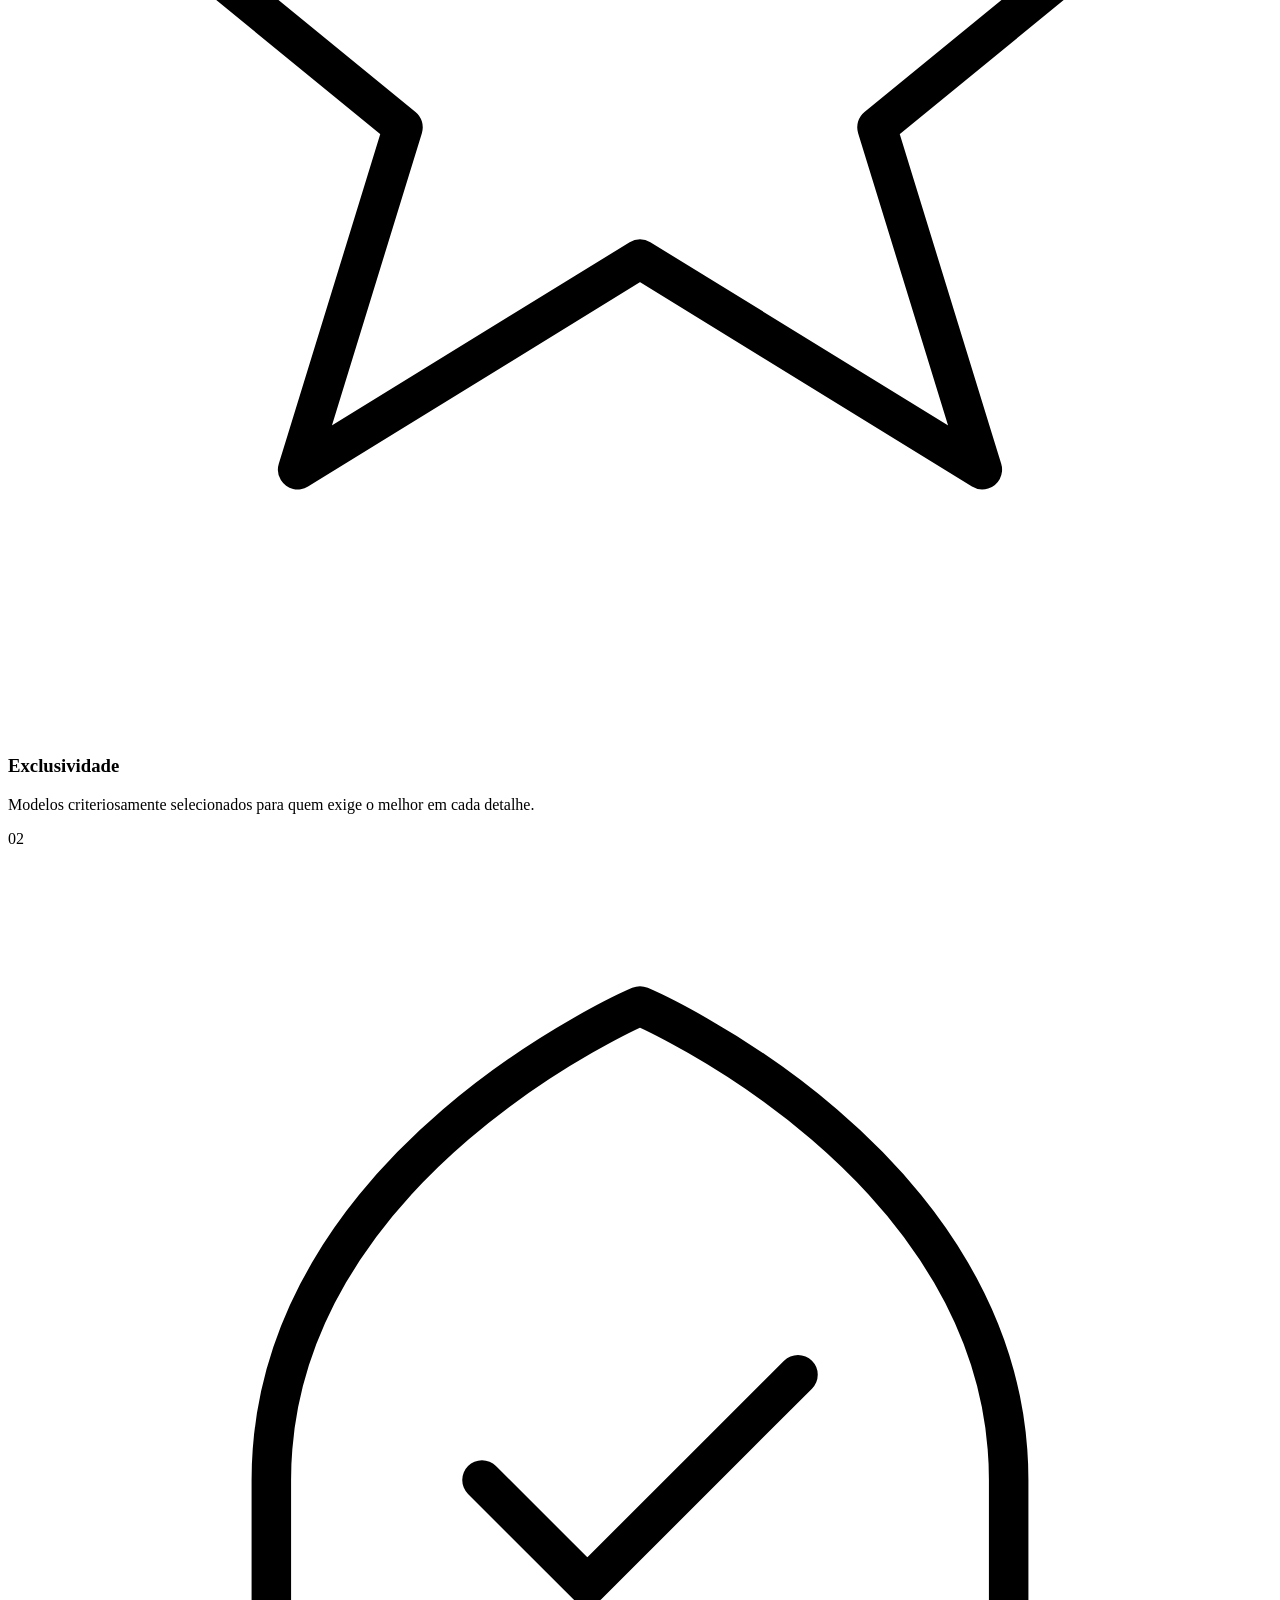
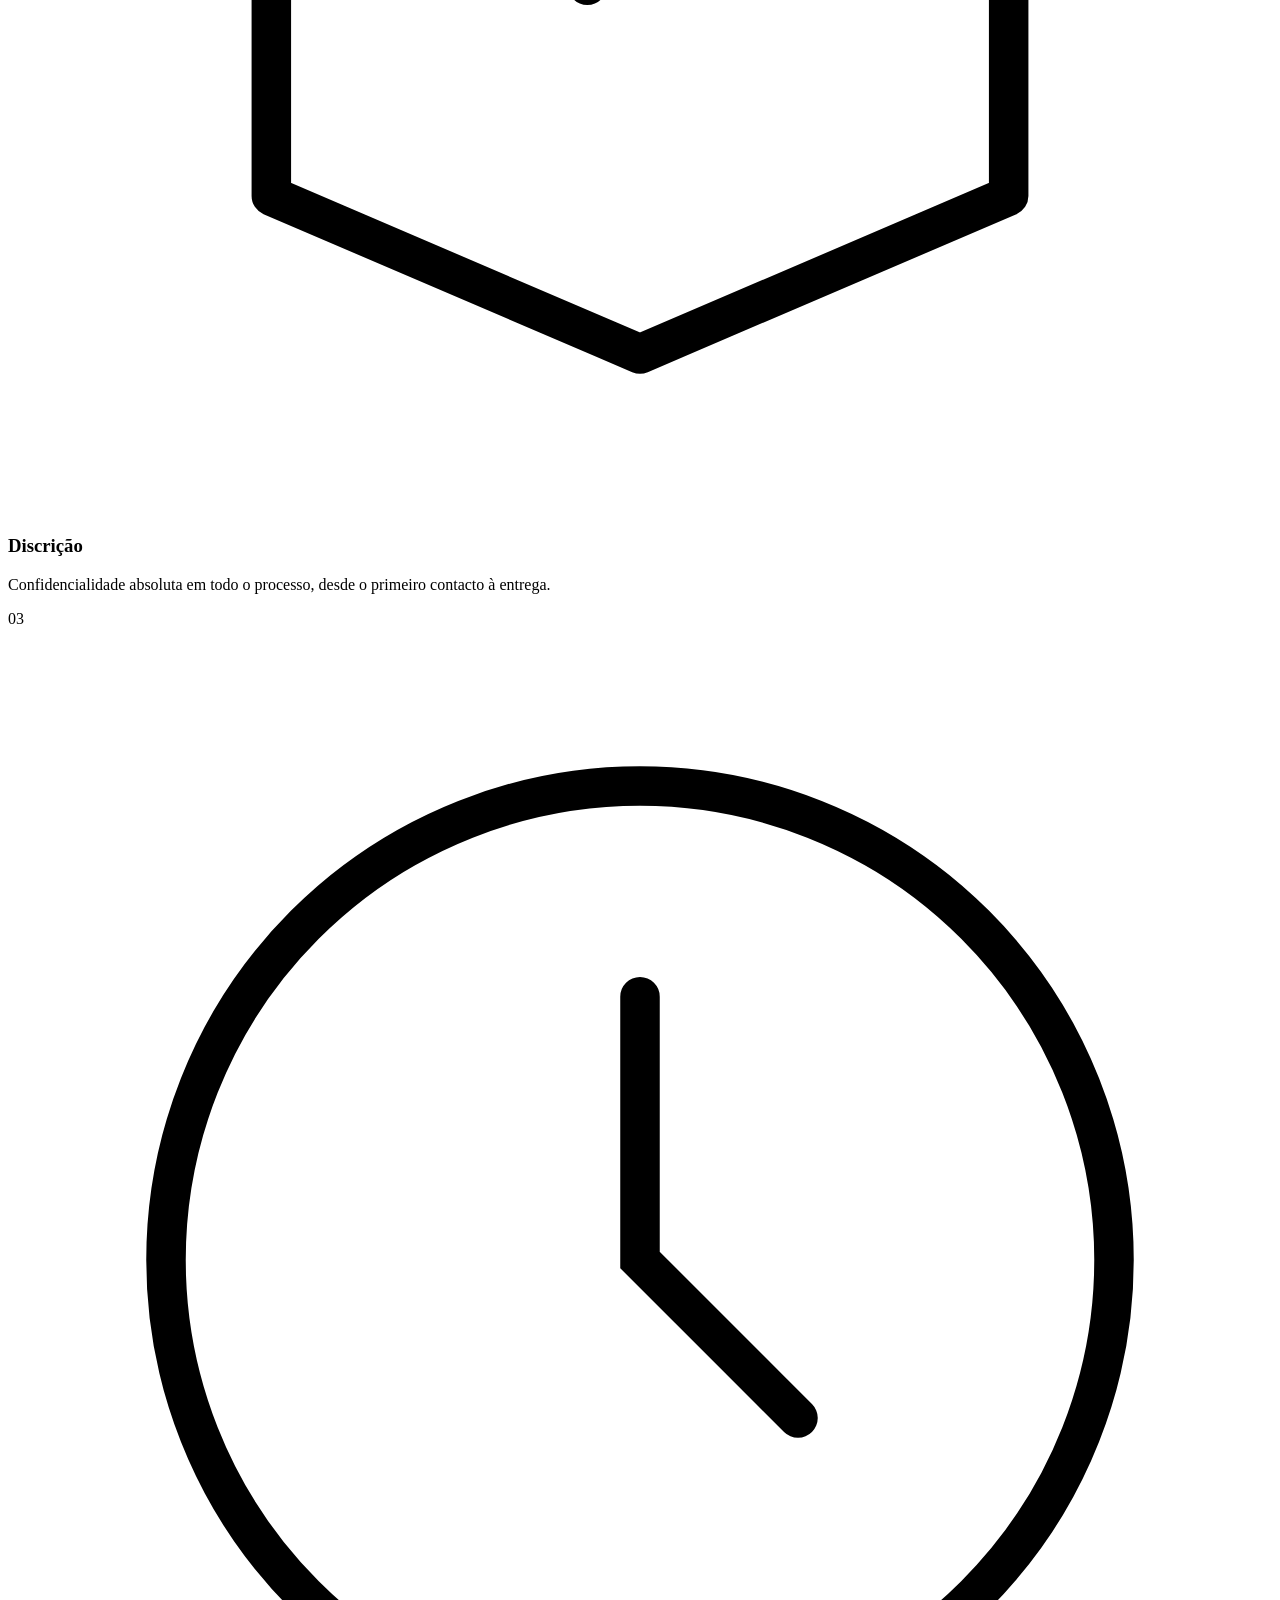
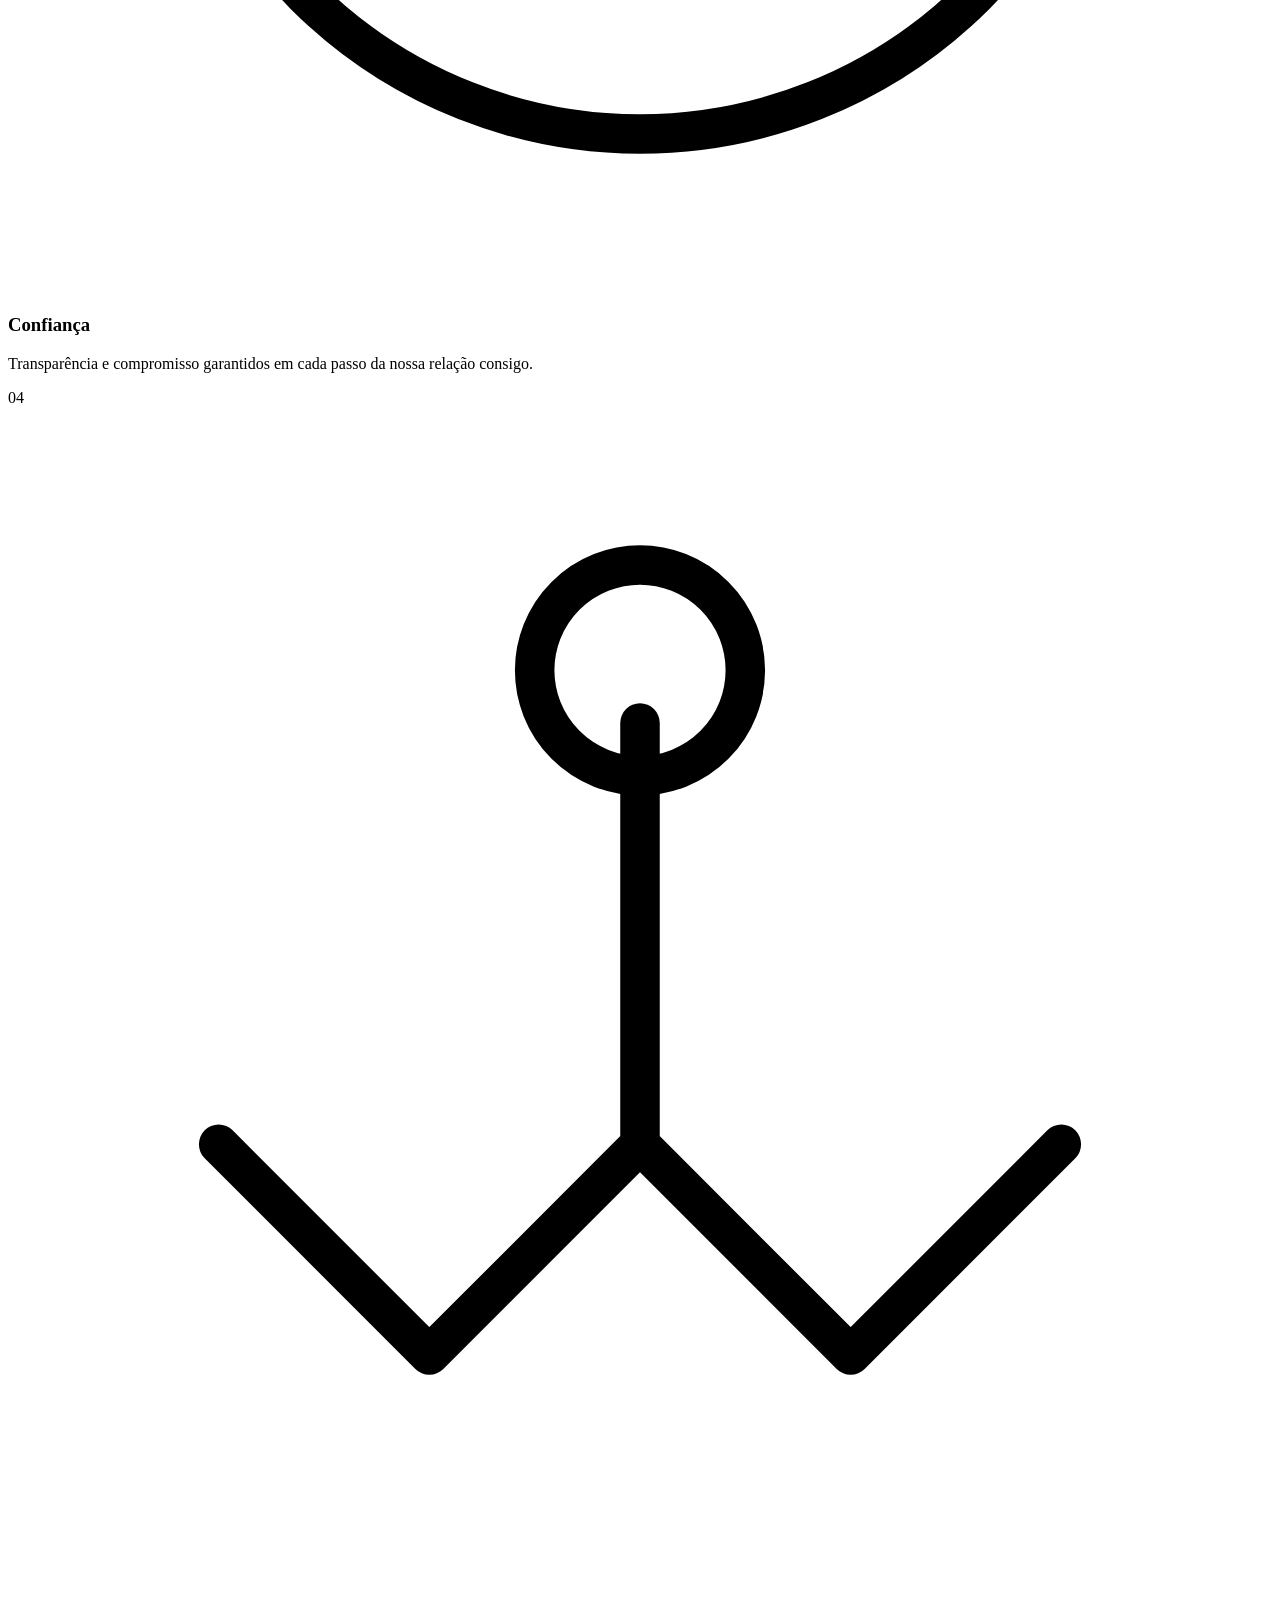
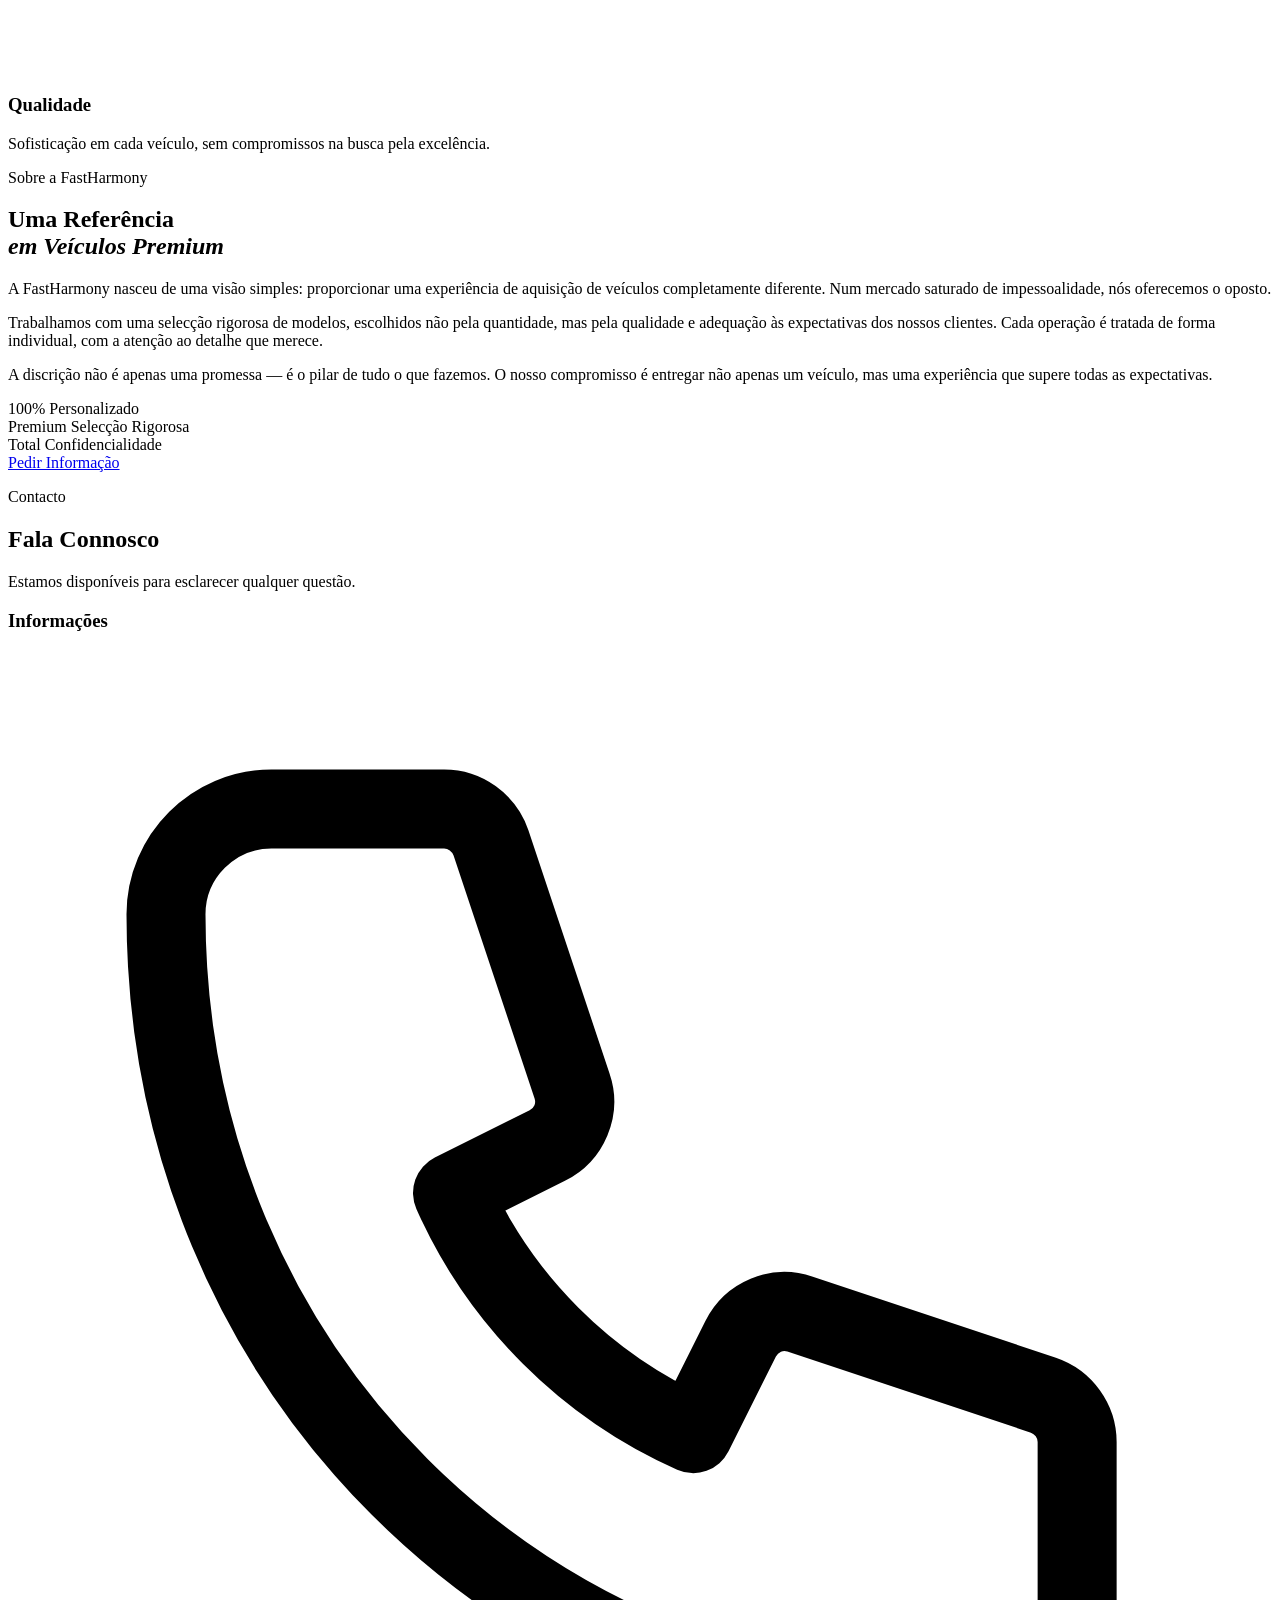
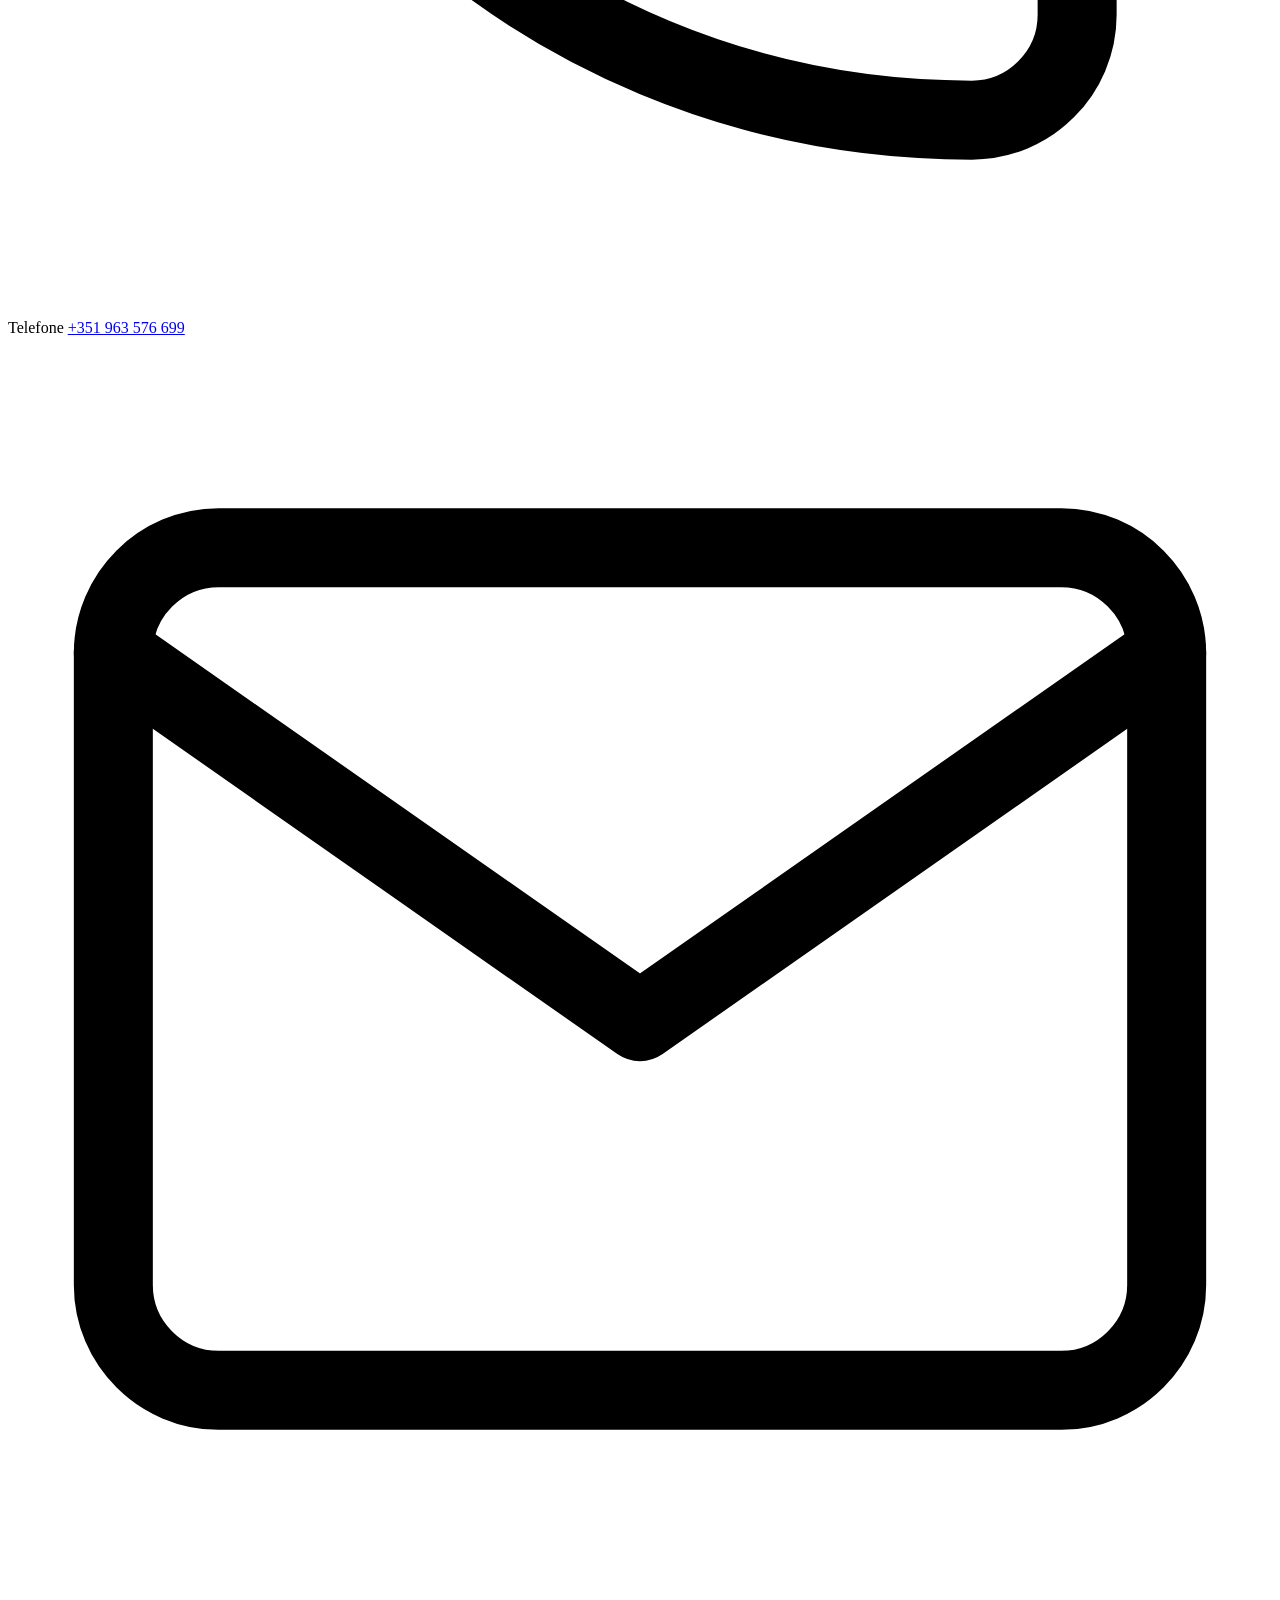
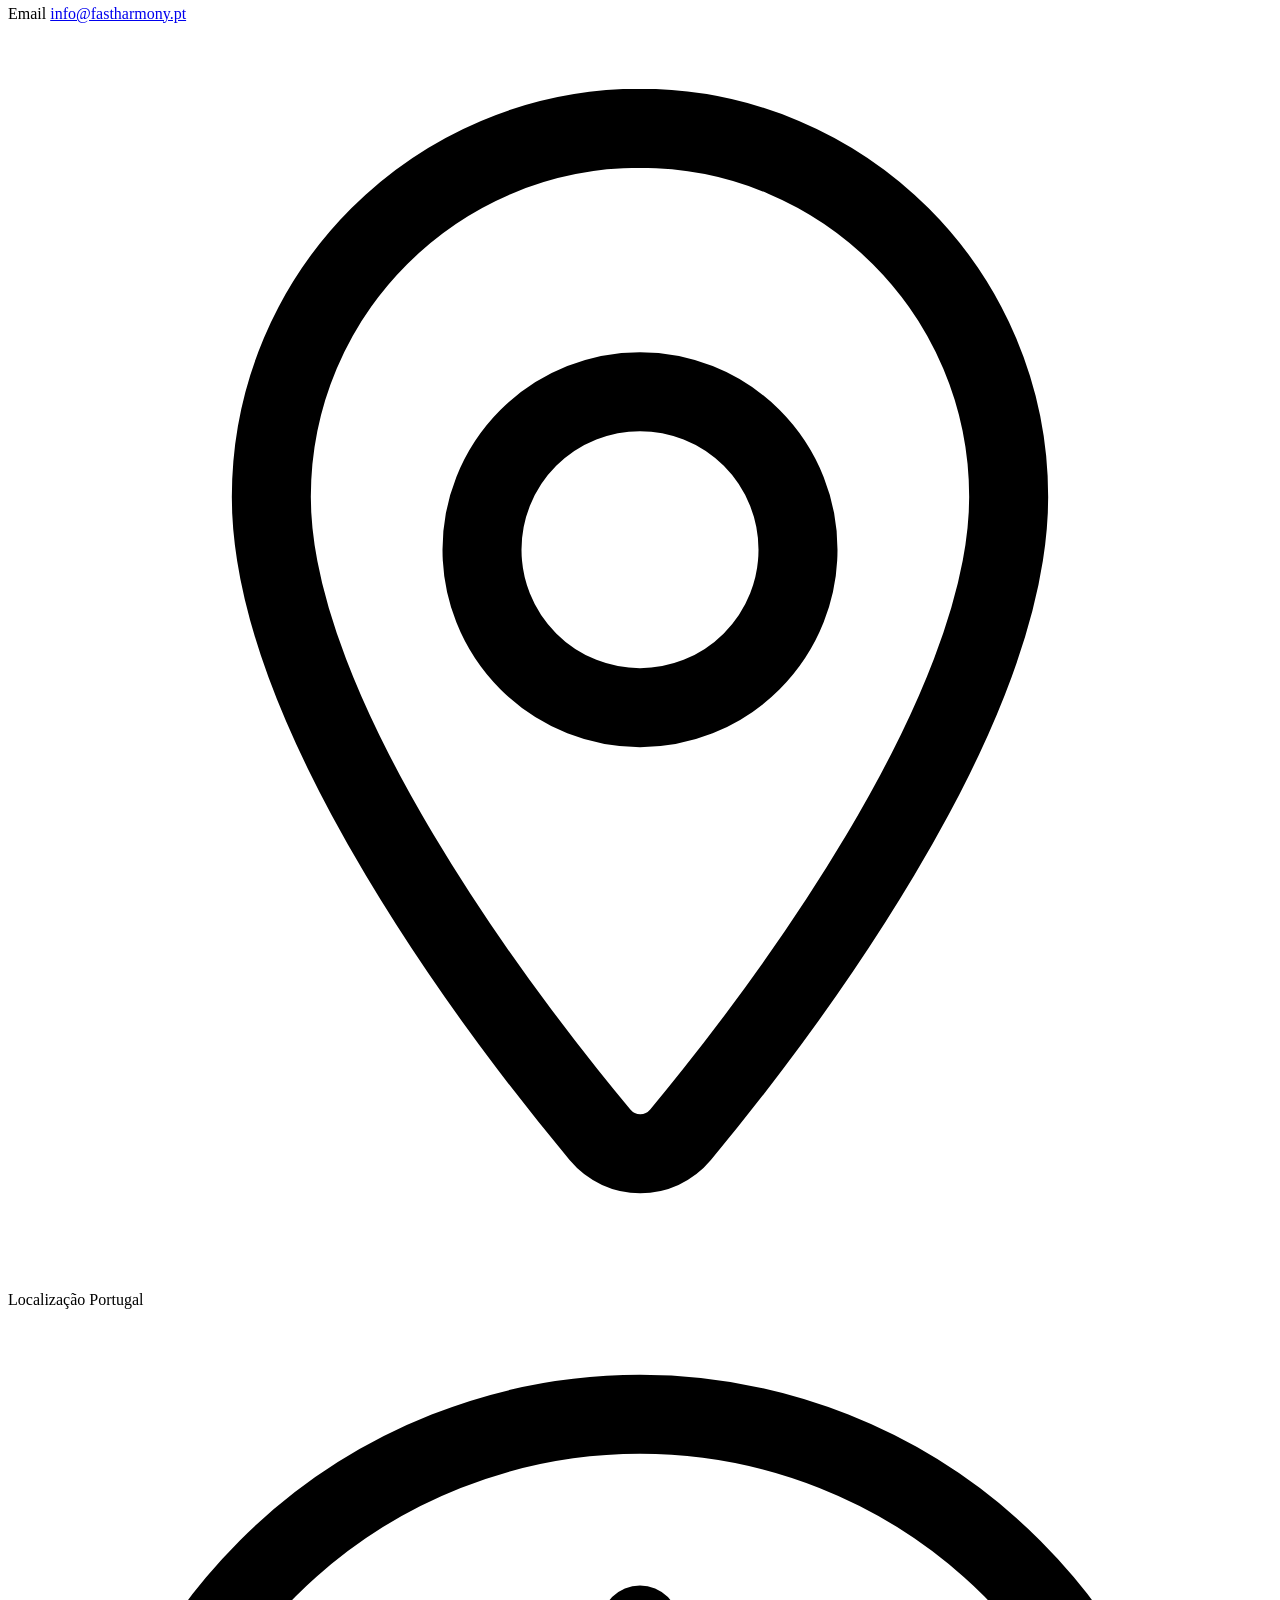
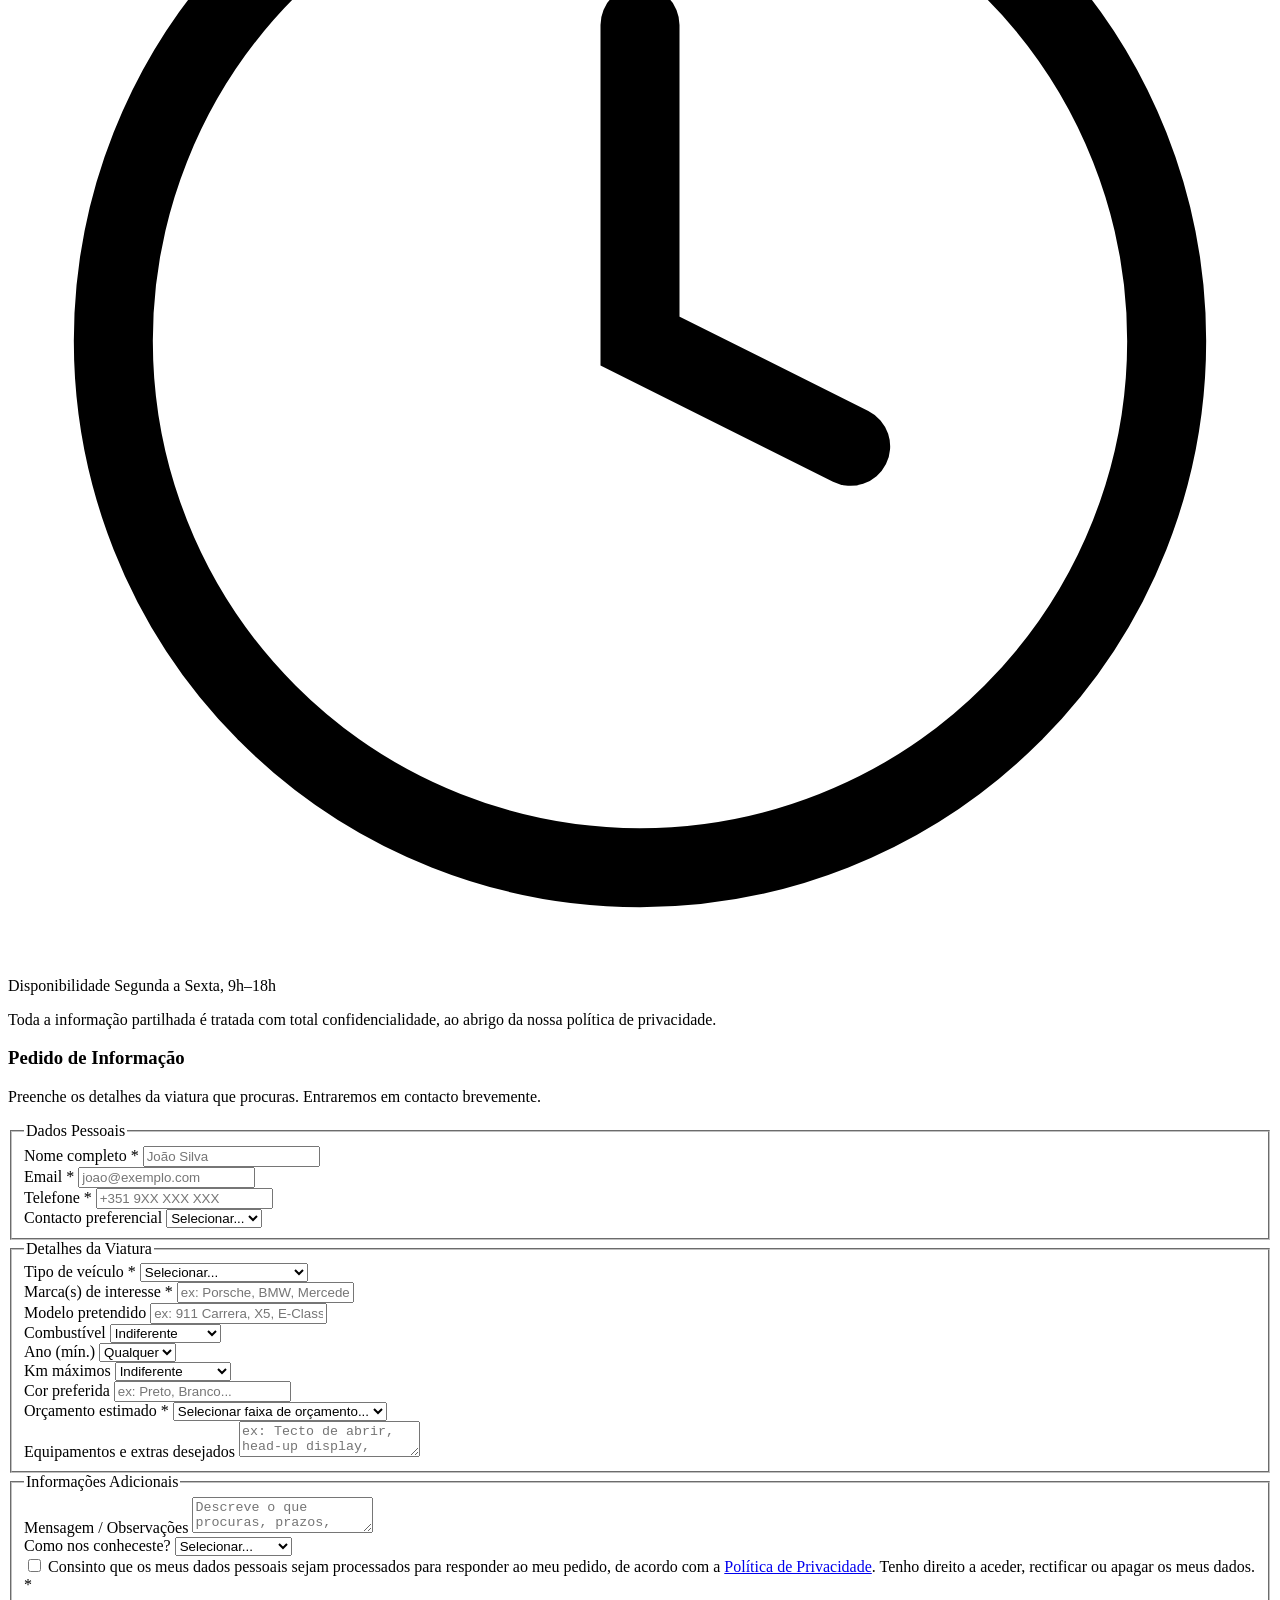
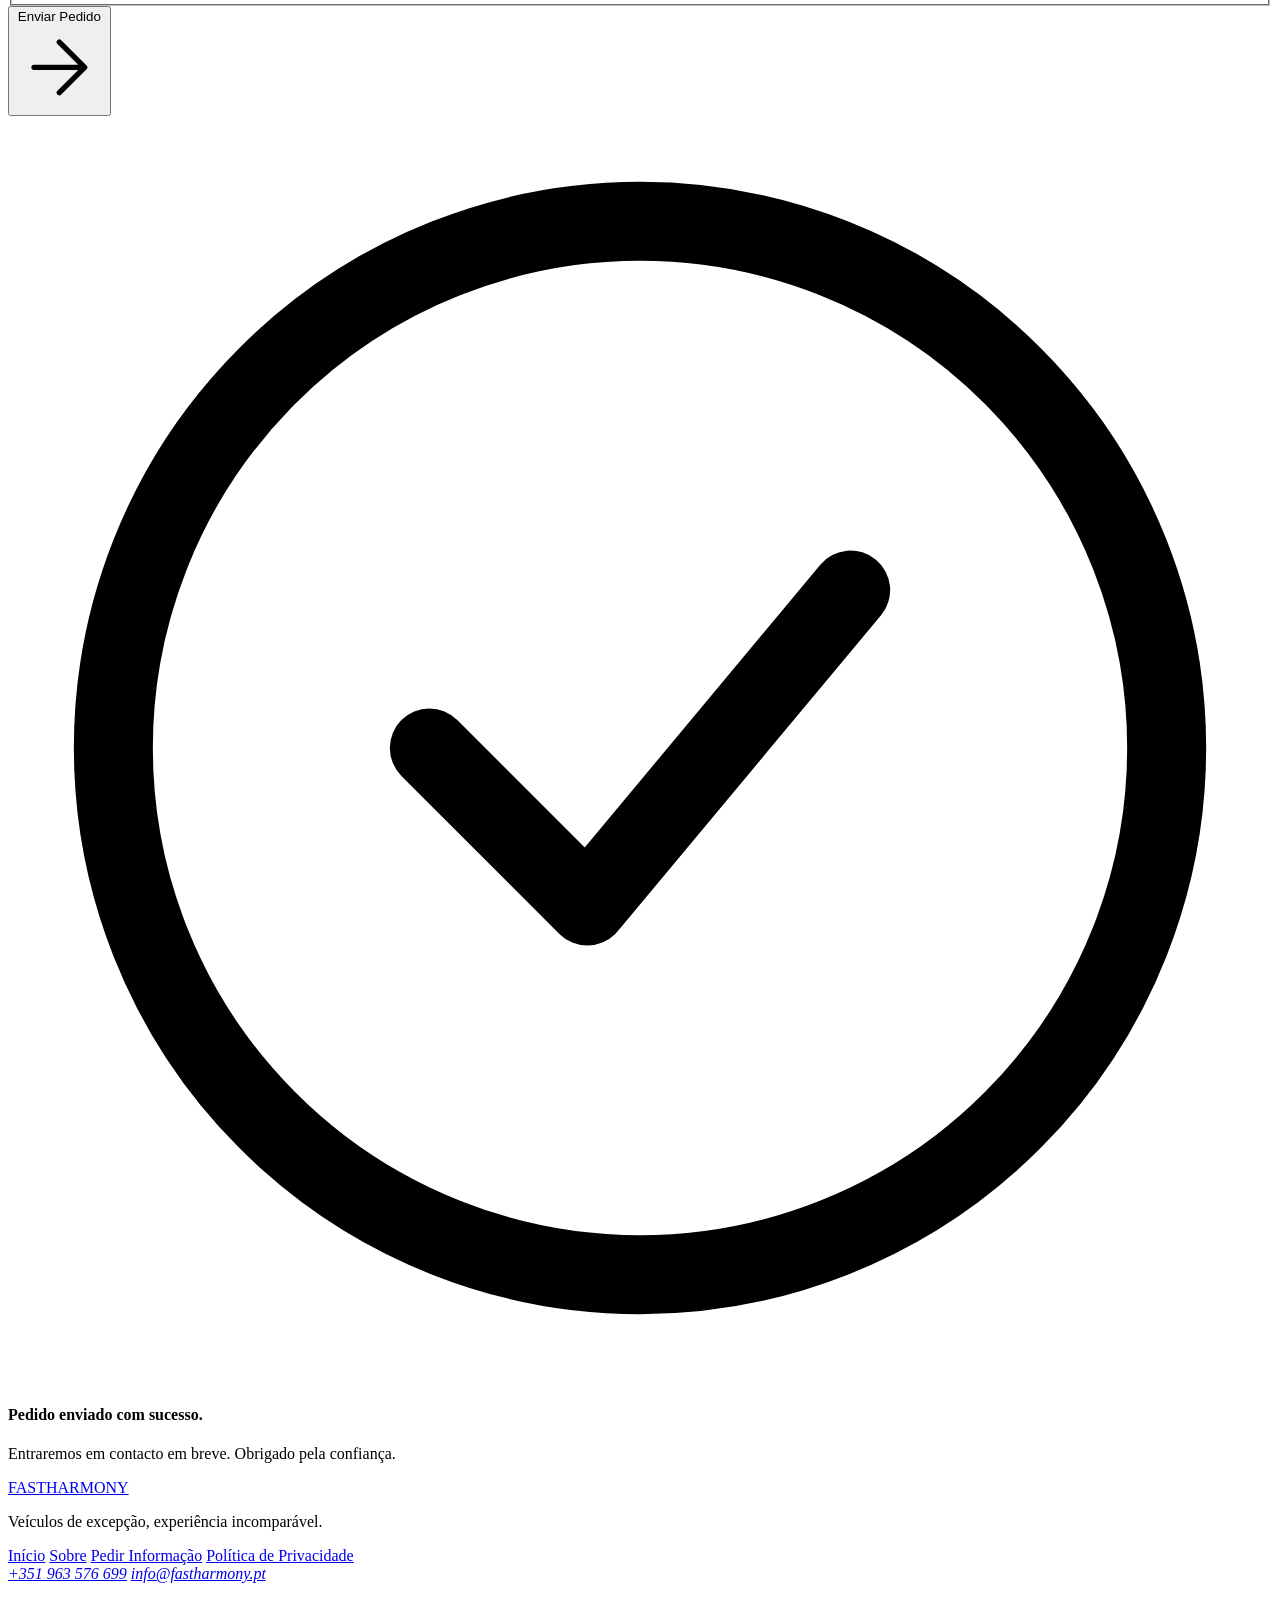
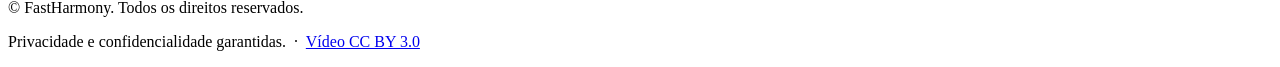
==== commit e8cca144: "refactor: adicionar asterisco ao label marca obrigatório" ====
--- a/index.html
+++ b/index.html
@@ -440,8 +440,8 @@
                   </select>
                 </div>
                 <div class="form__group">
-                  <label class="form__label" for="marca">Marca(s) de interesse</label>
-                  <input class="form__input" type="text" id="marca" name="marca" placeholder="ex: Porsche, BMW, Mercedes..." />
+                  <label class="form__label" for="marca">Marca(s) de interesse <span class="form__required" aria-label="obrigatório">*</span></label>
+                  <input class="form__input" type="text" id="marca" name="marca" placeholder="ex: Porsche, BMW, Mercedes..." required />
                 </div>
               </div>
 
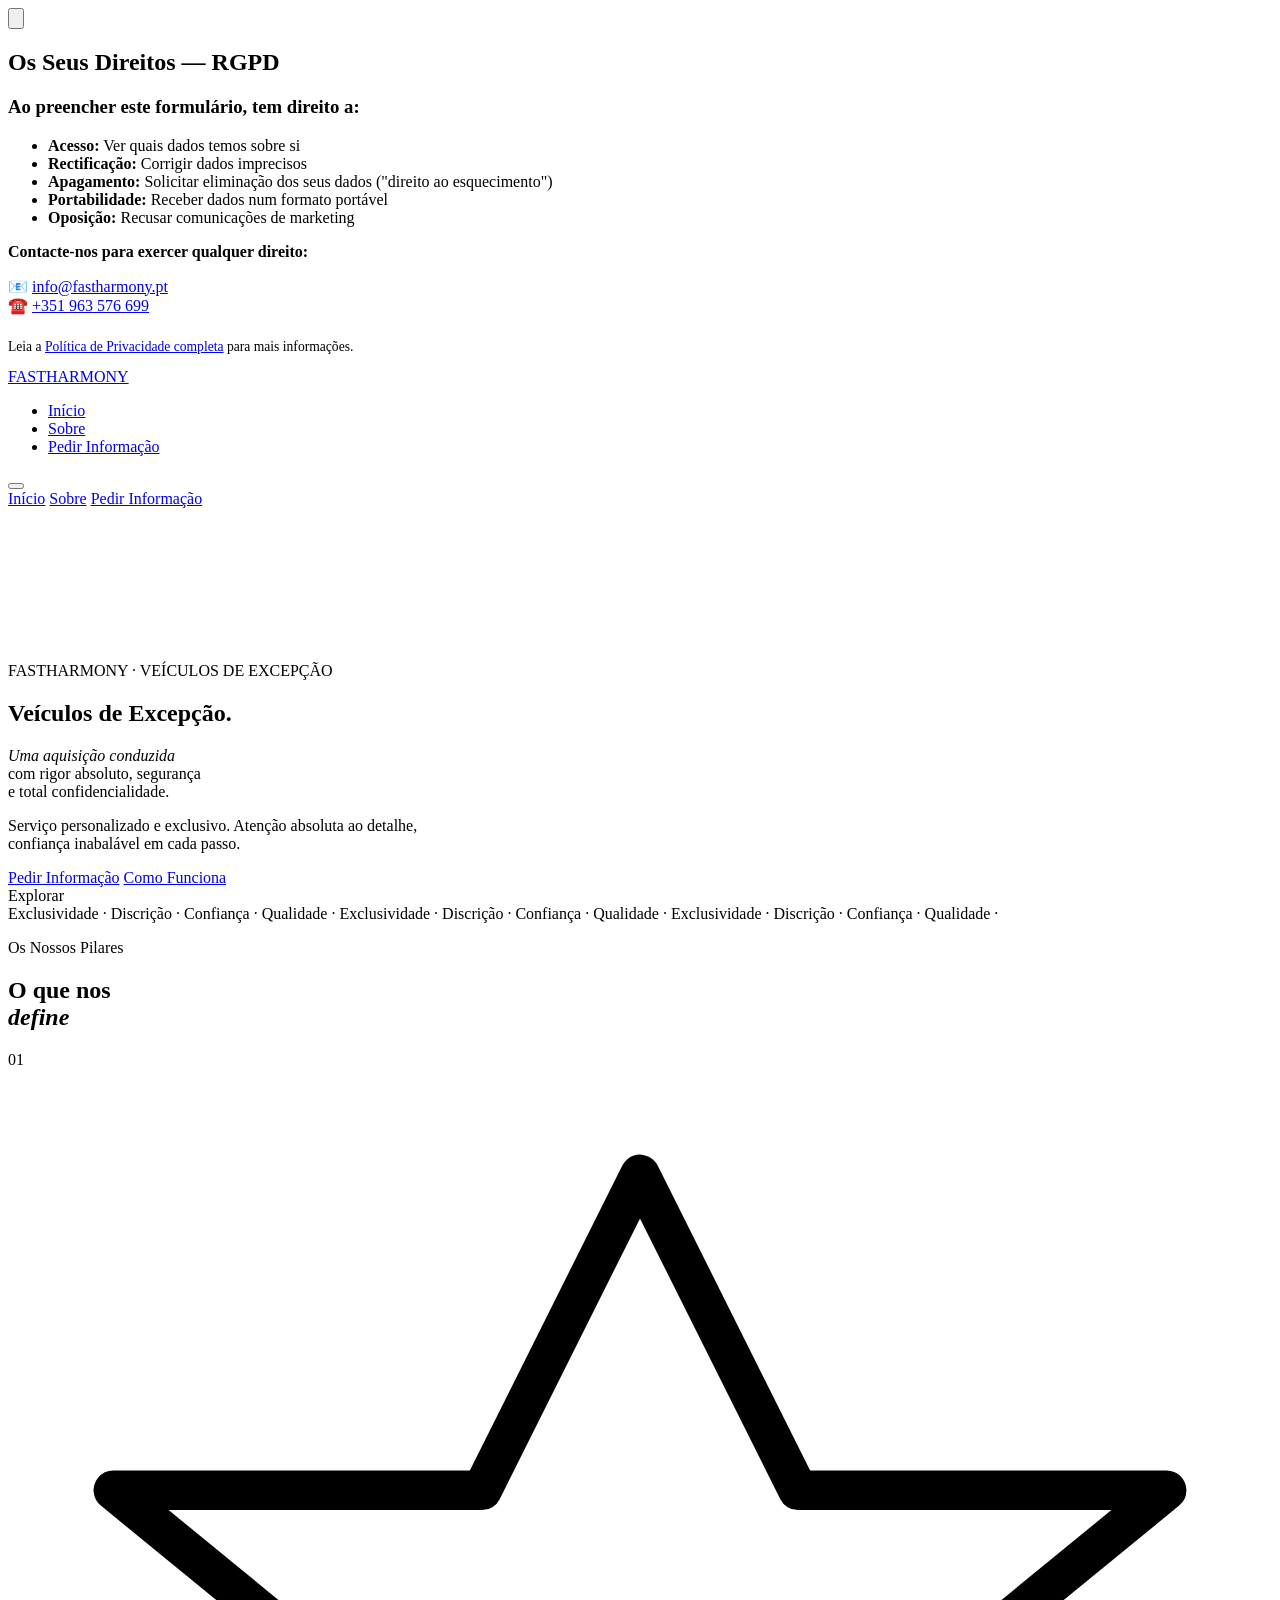
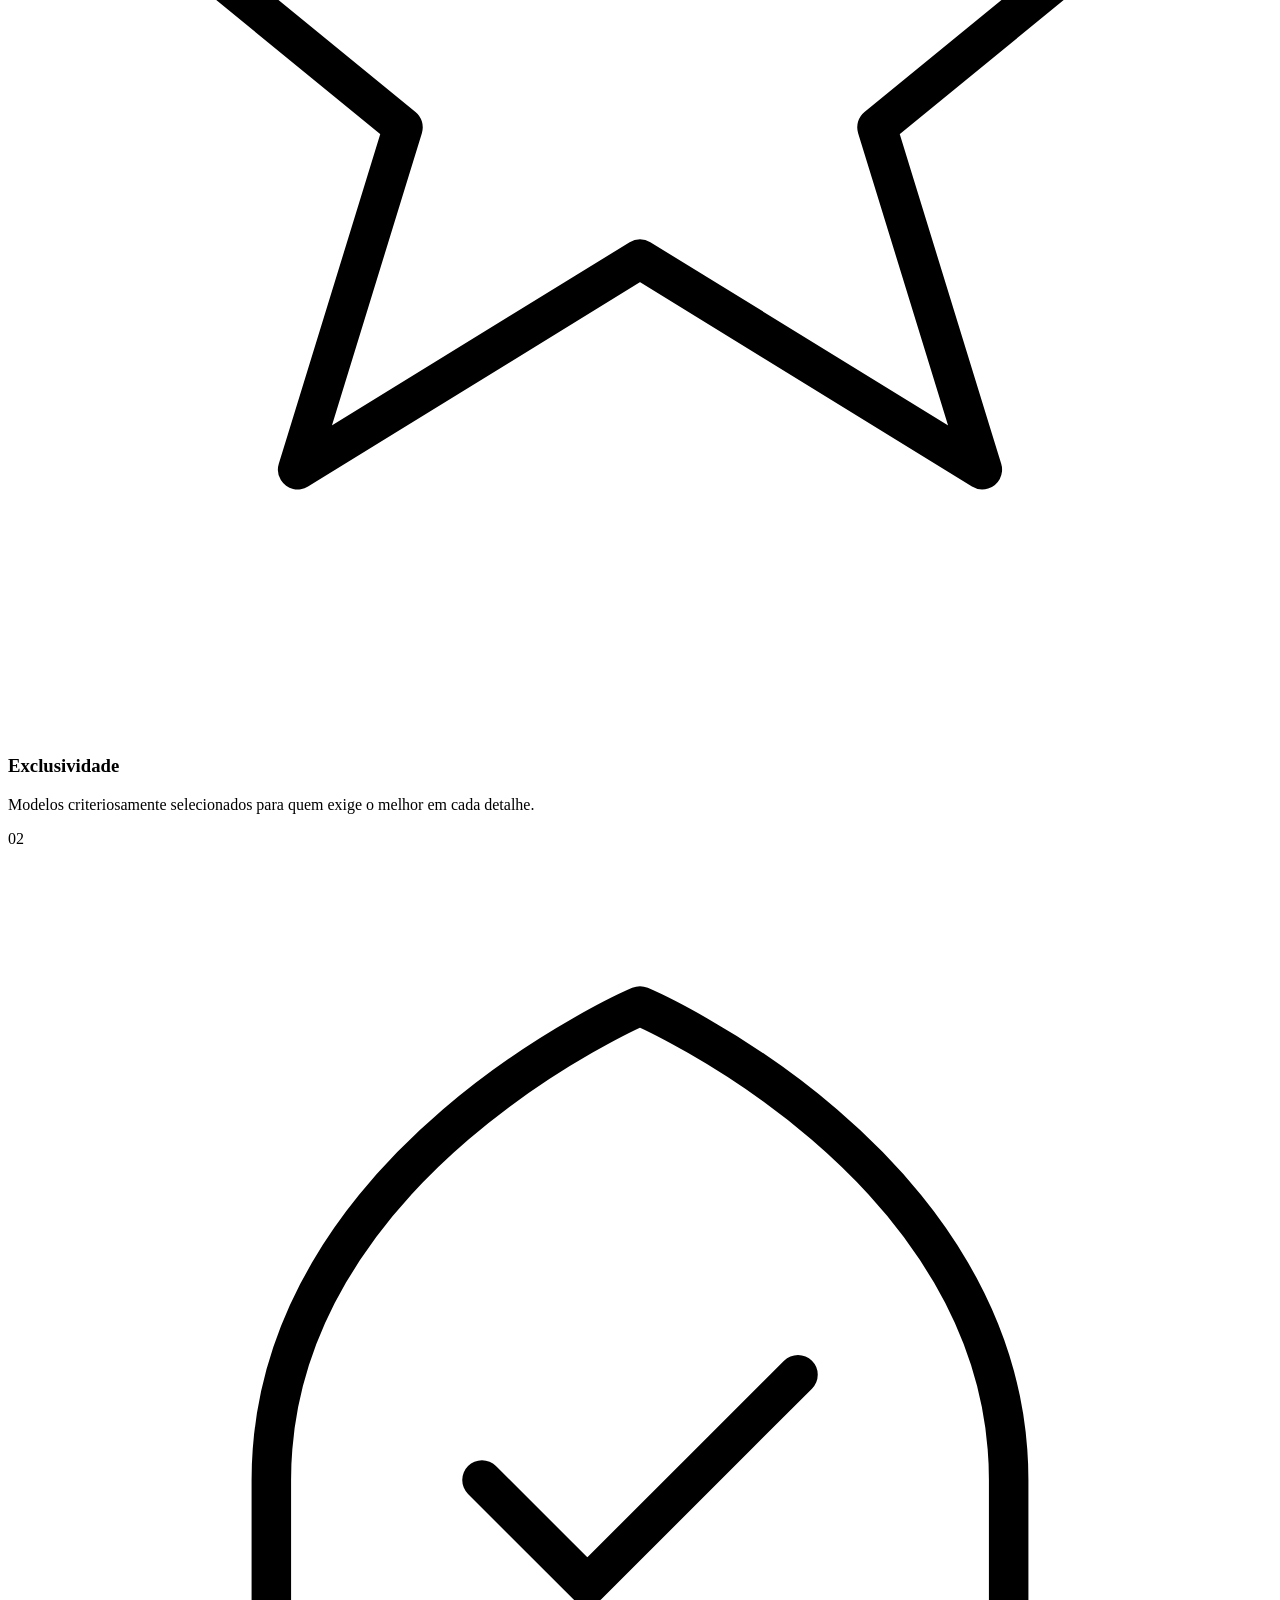
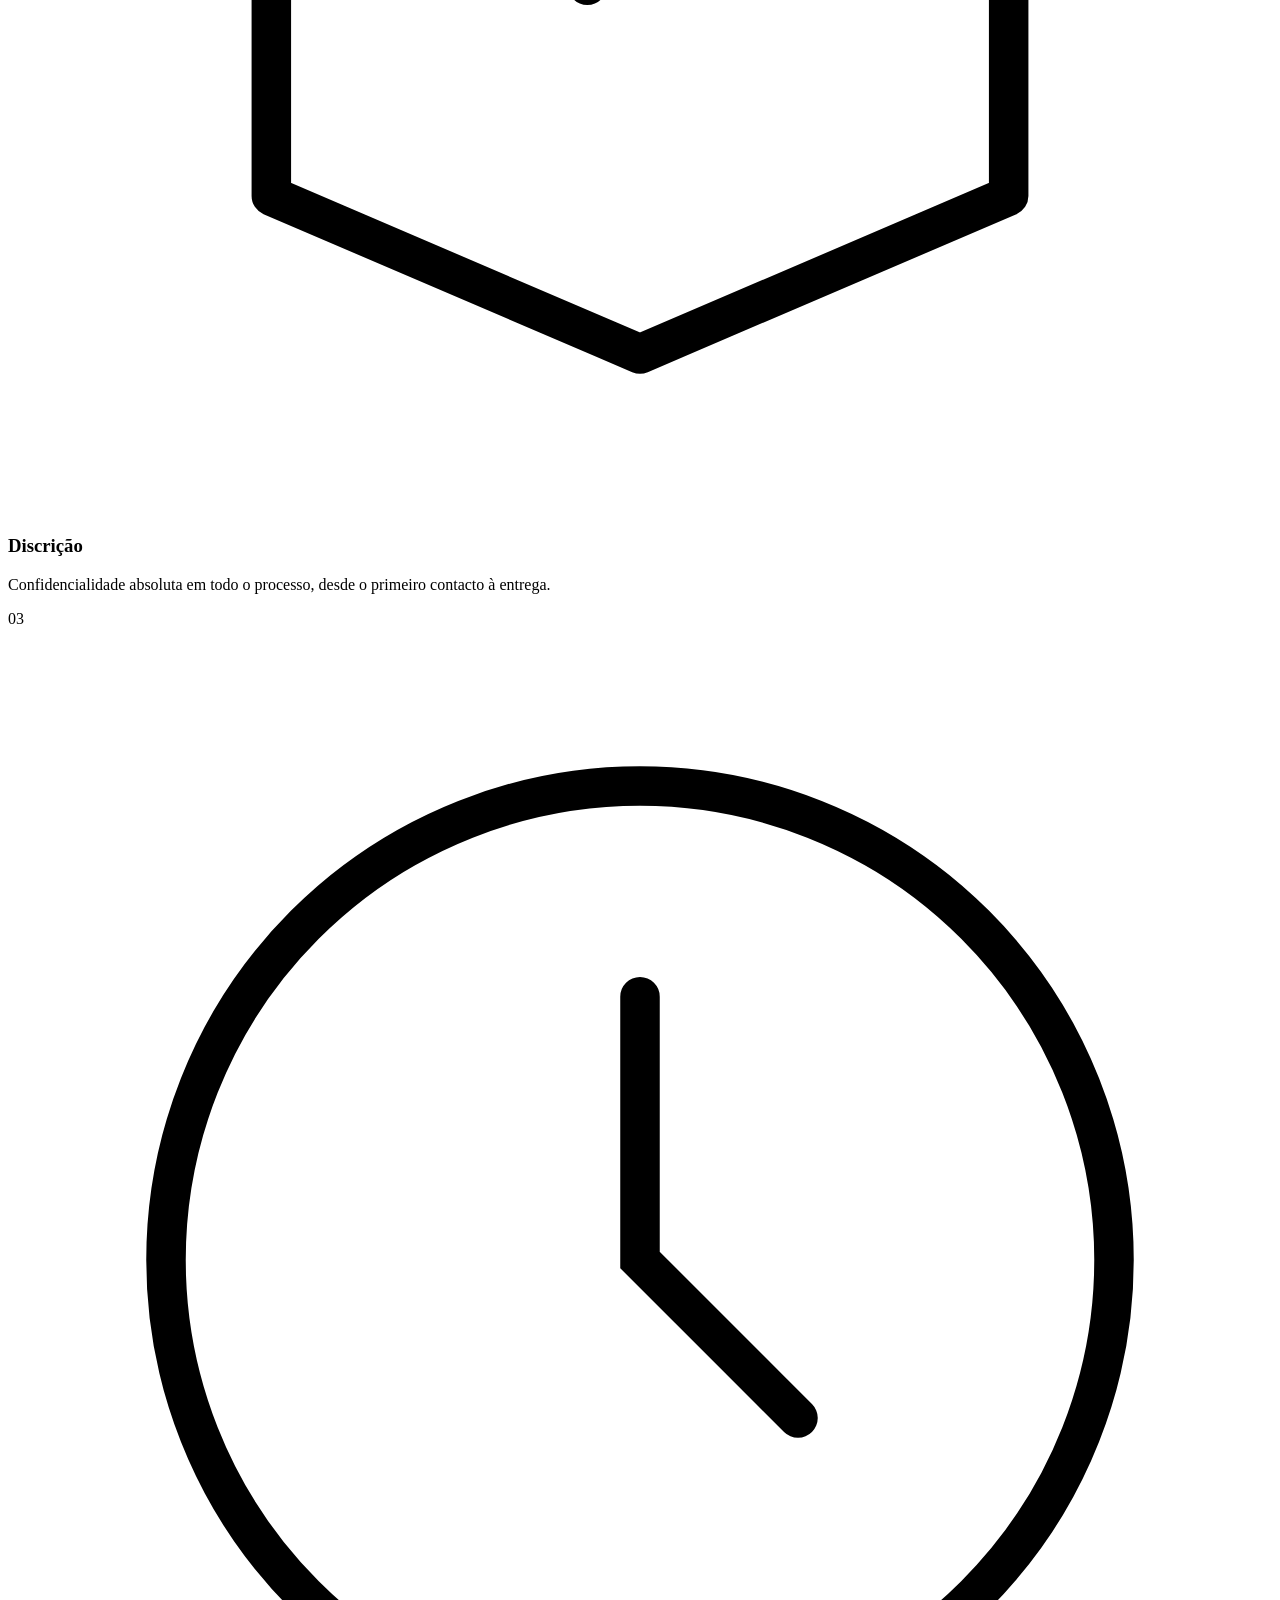
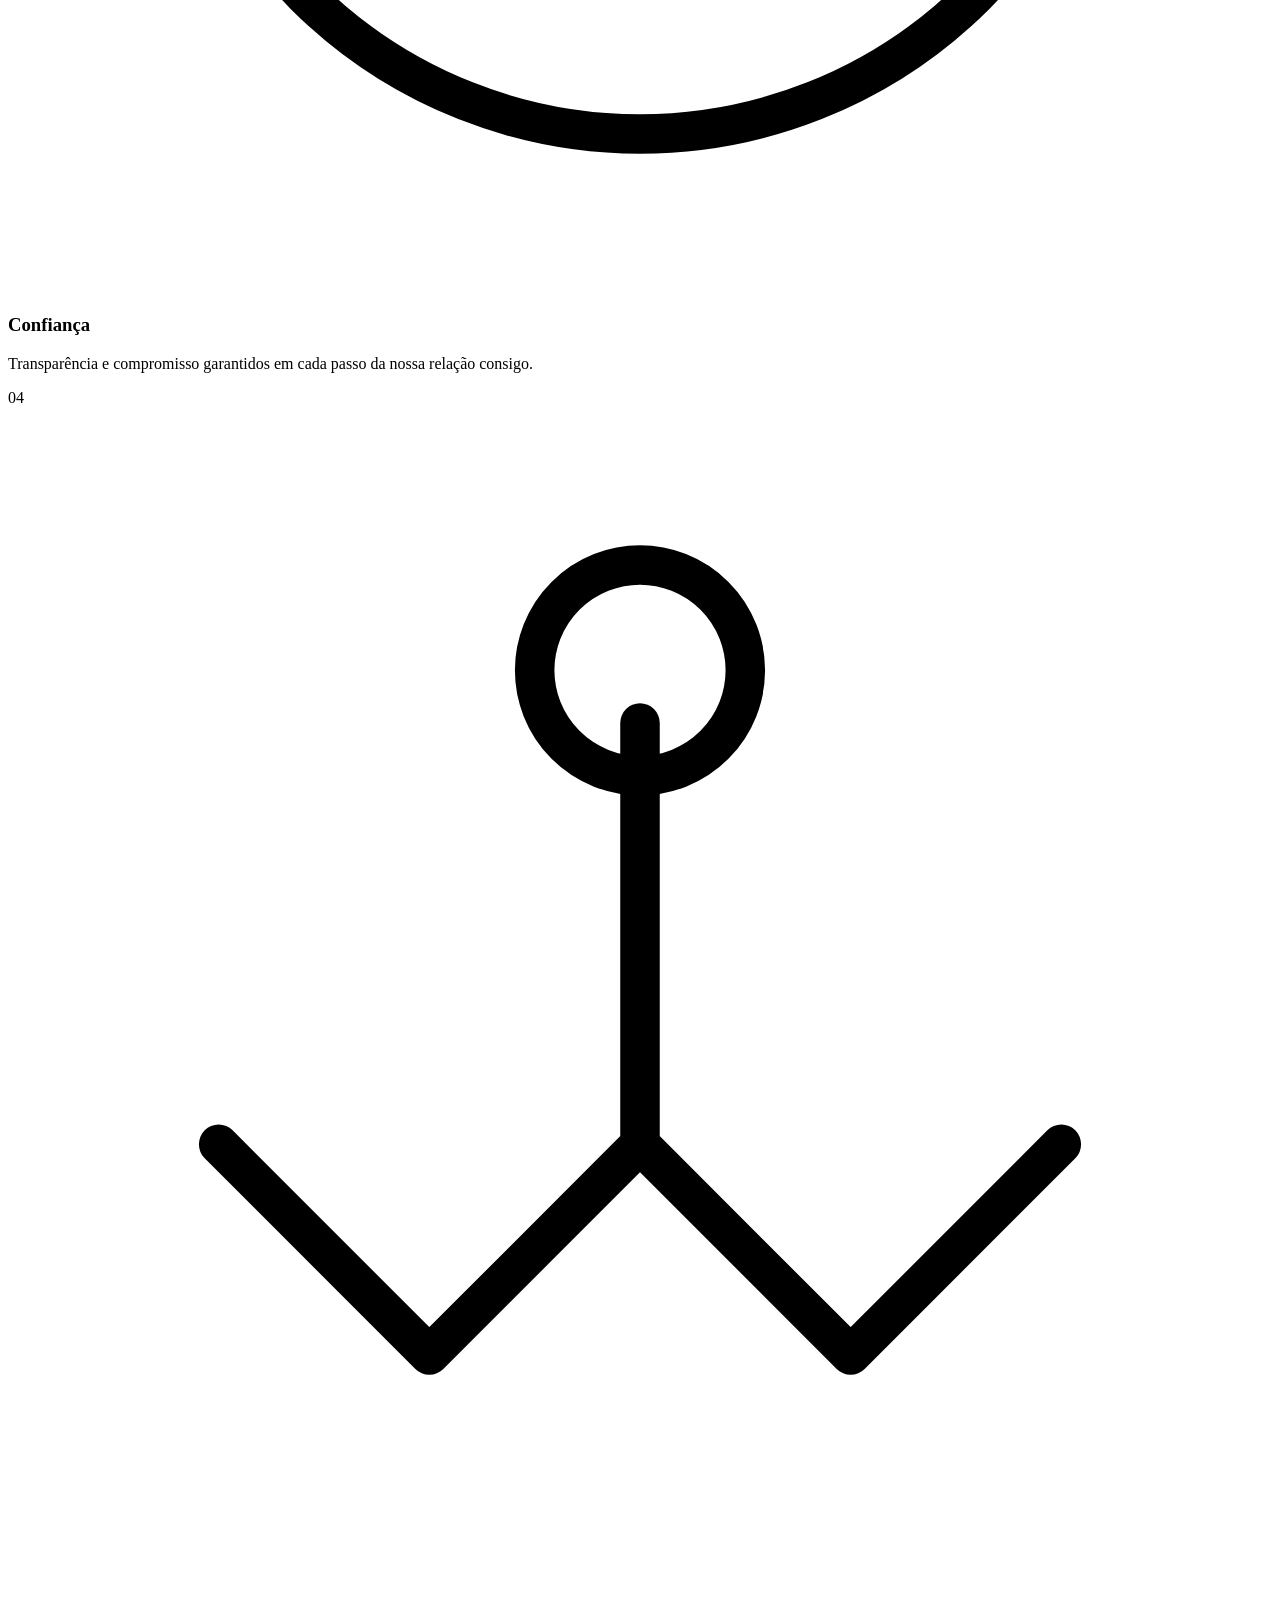
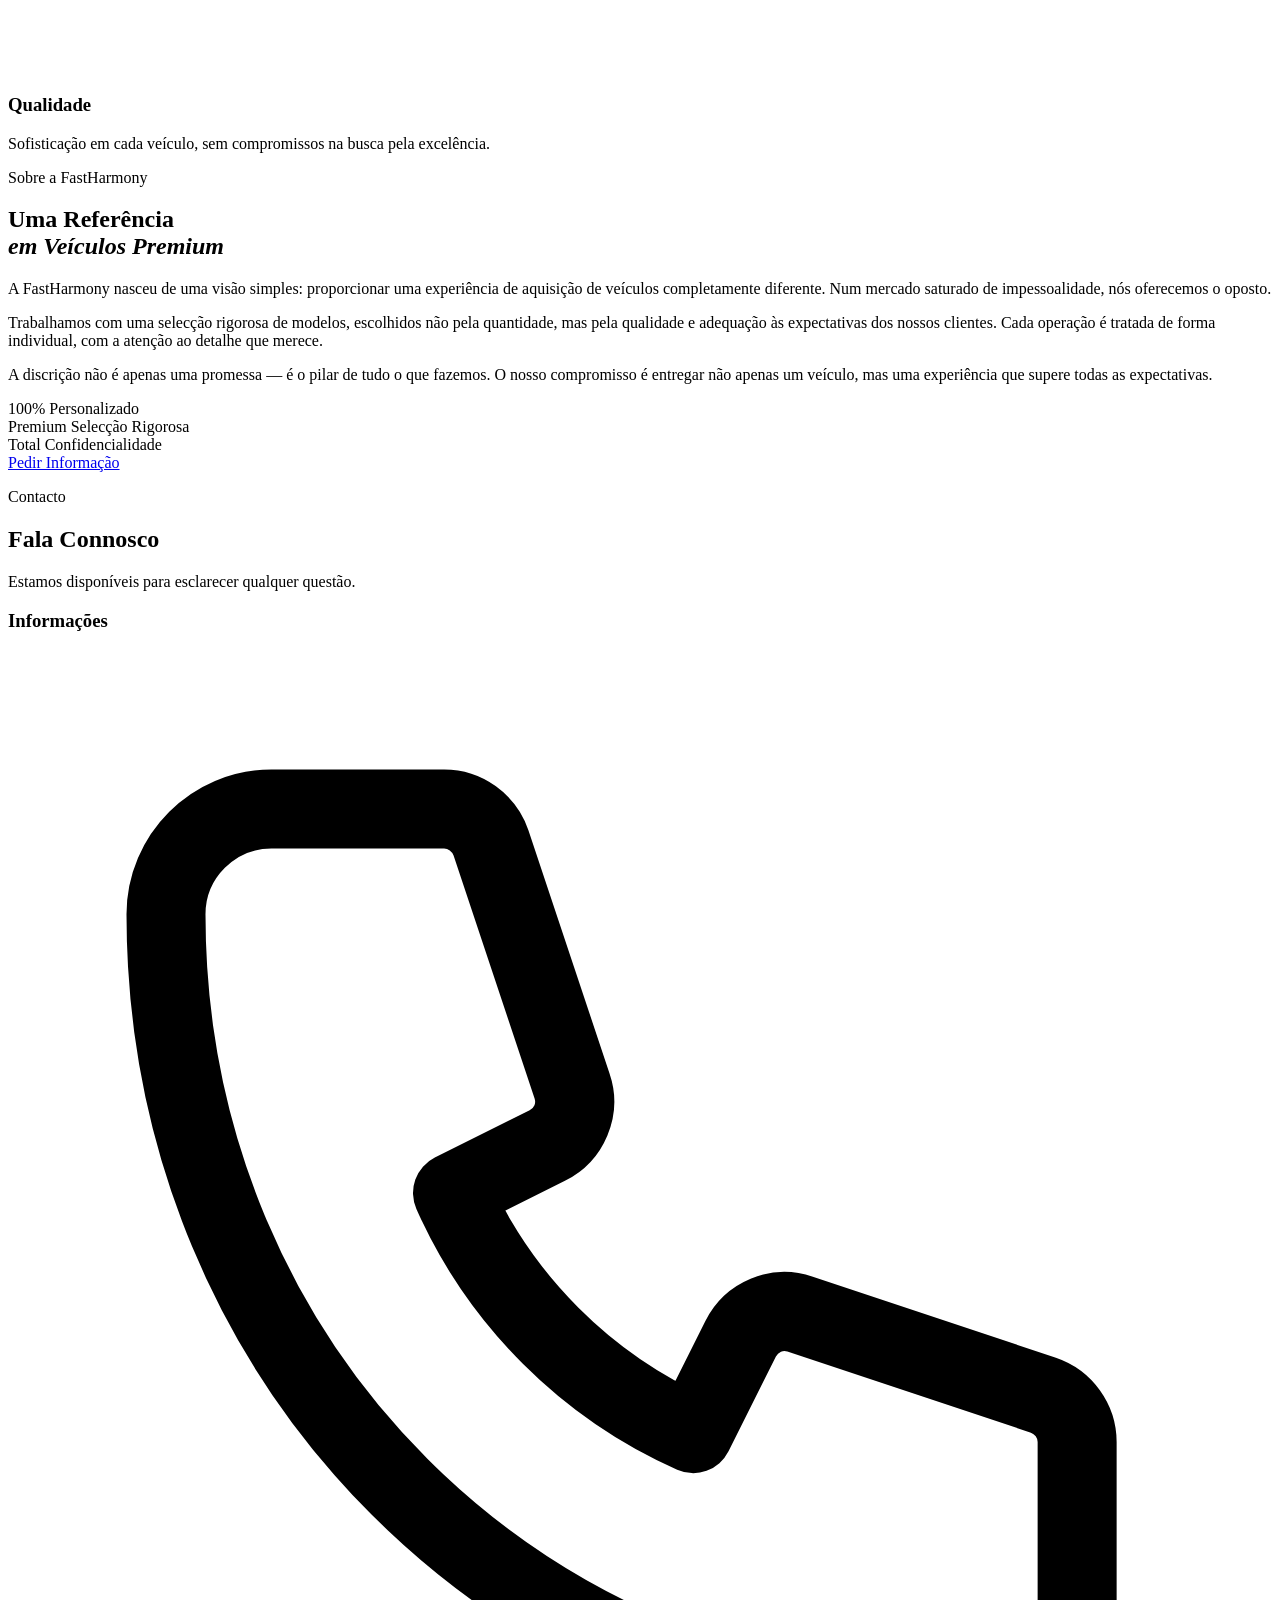
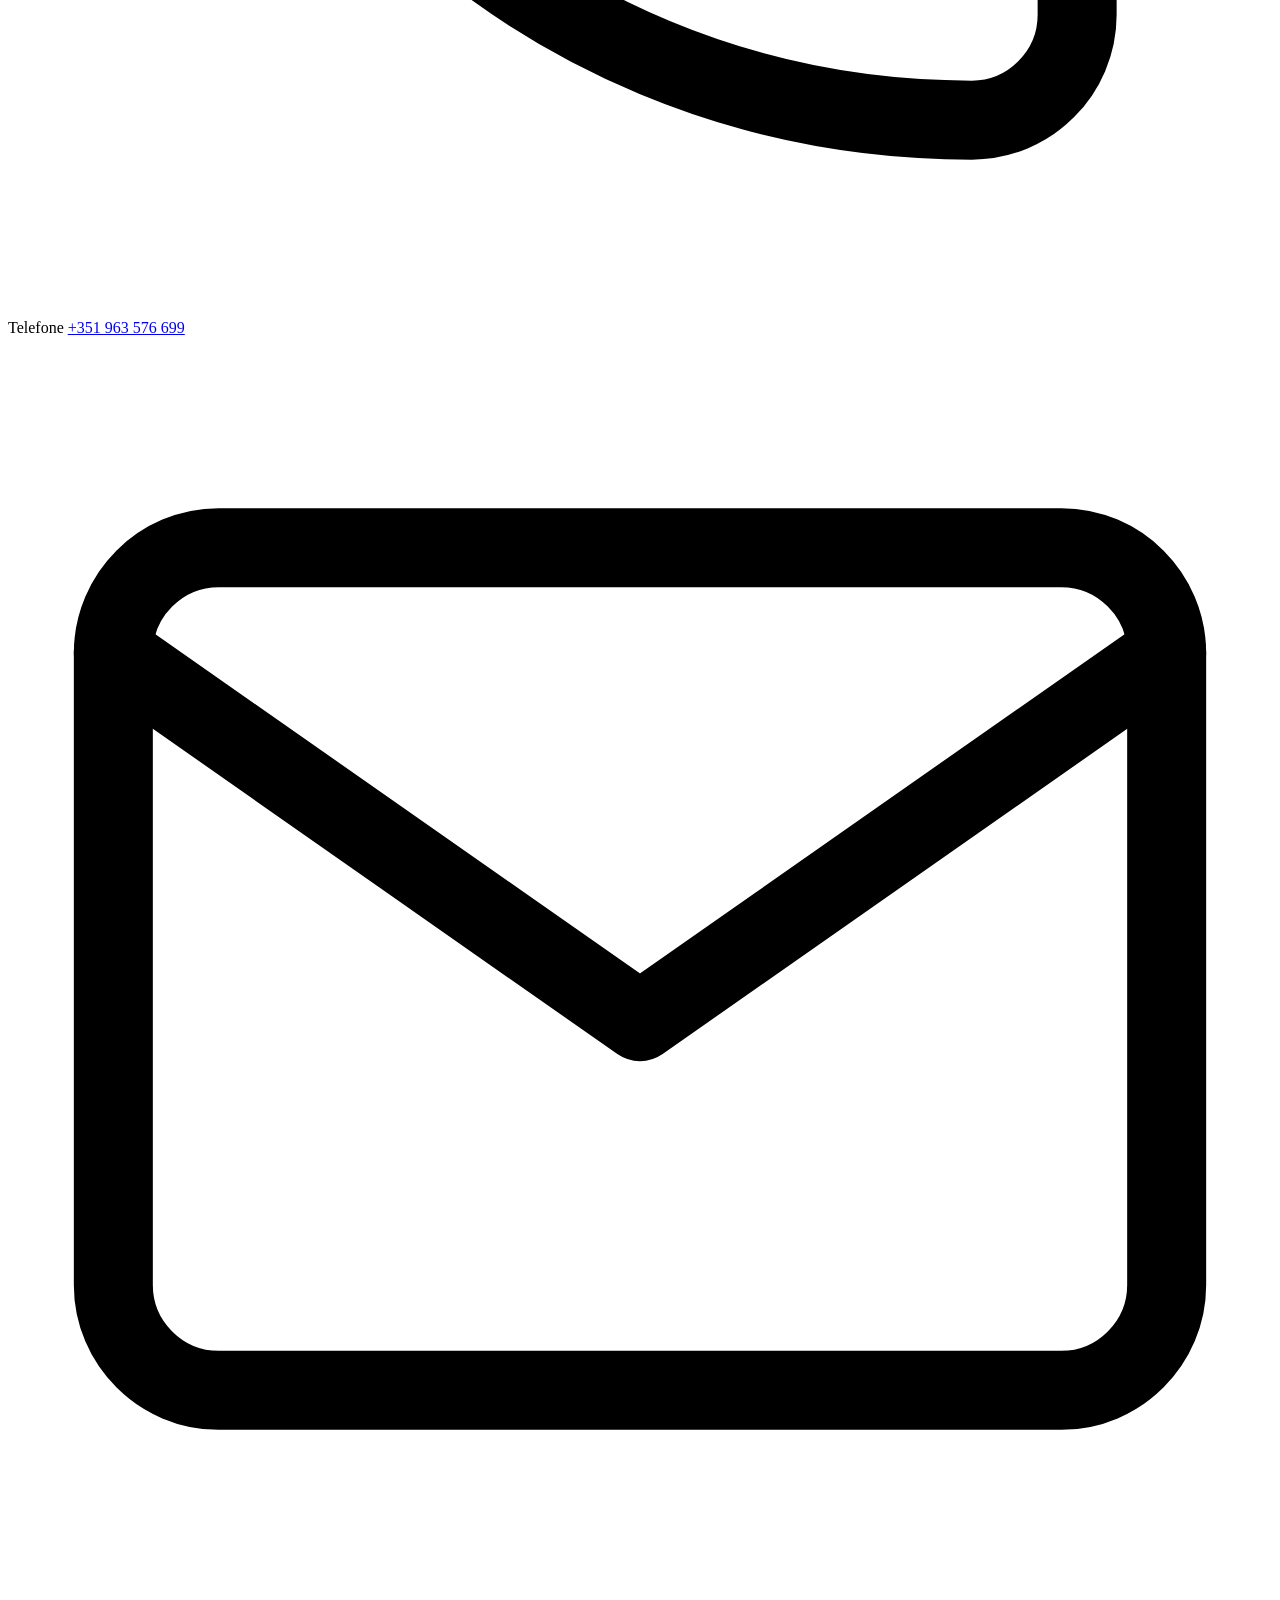
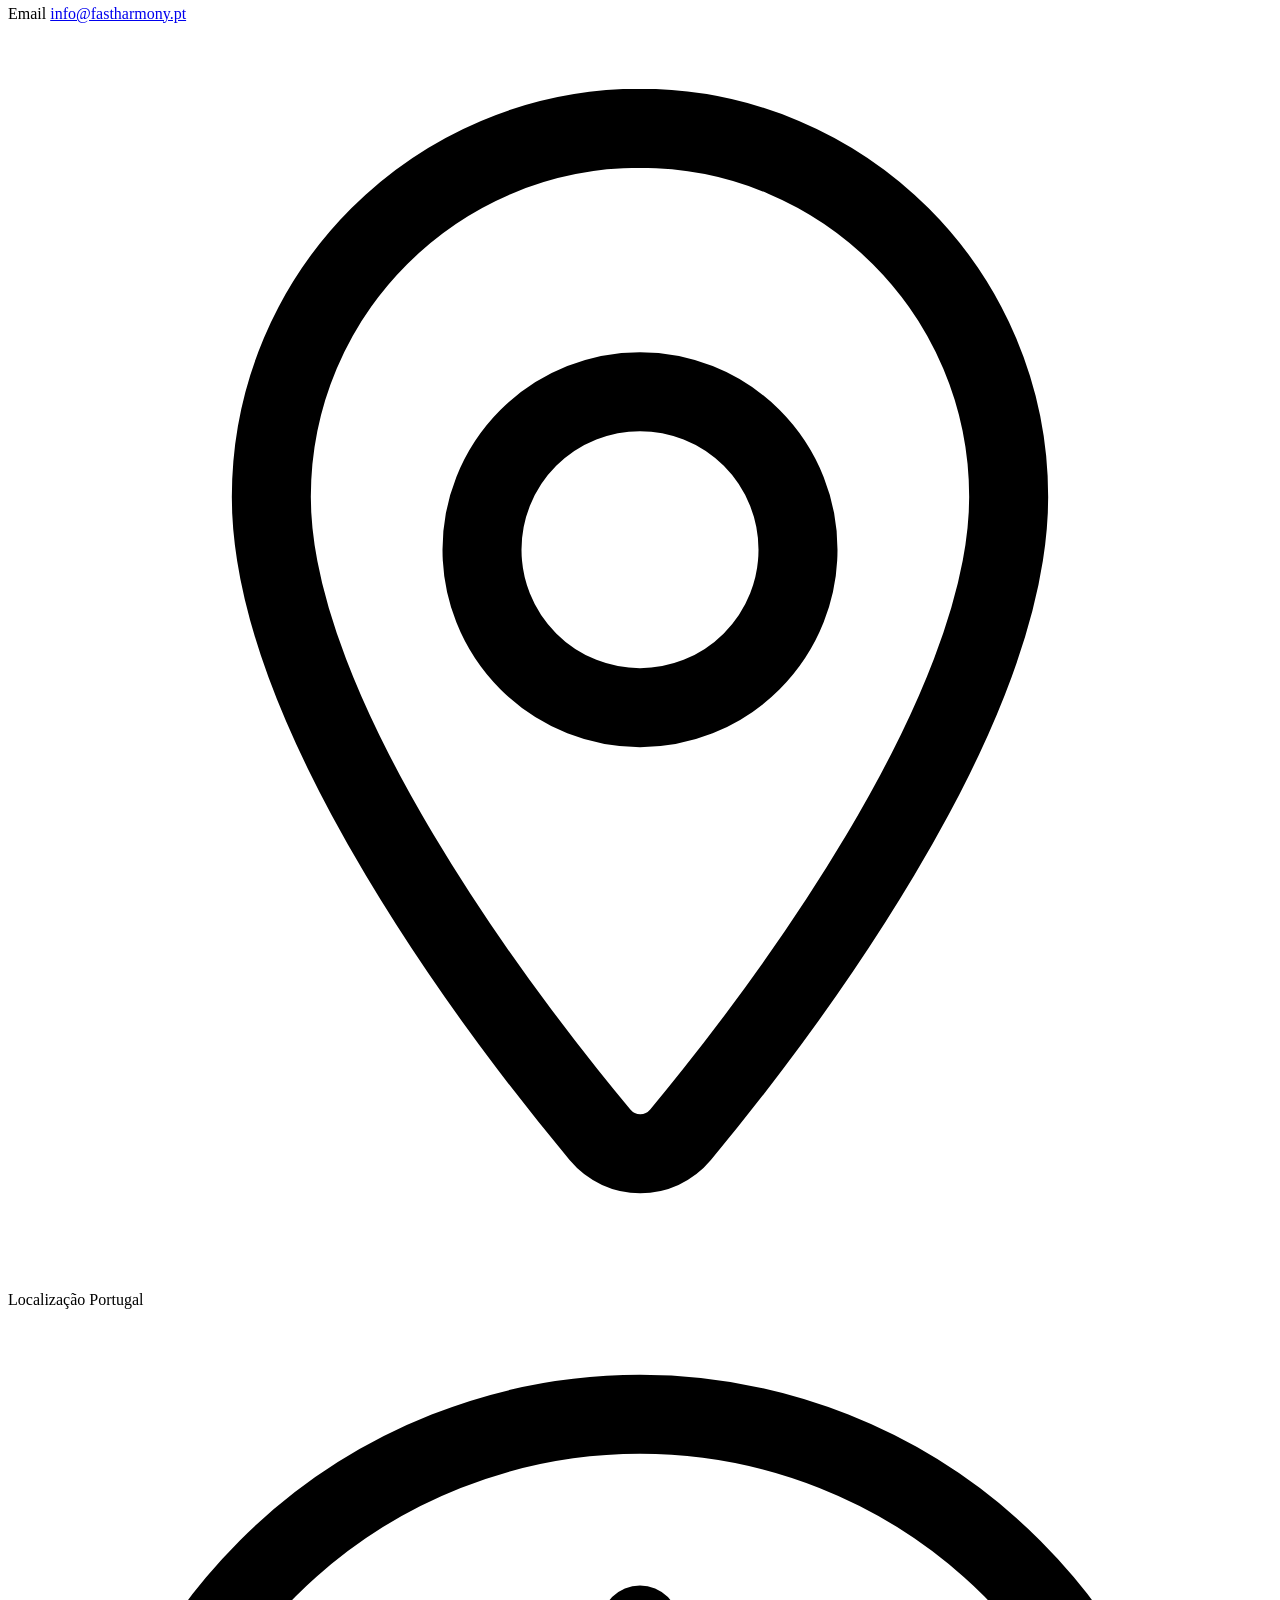
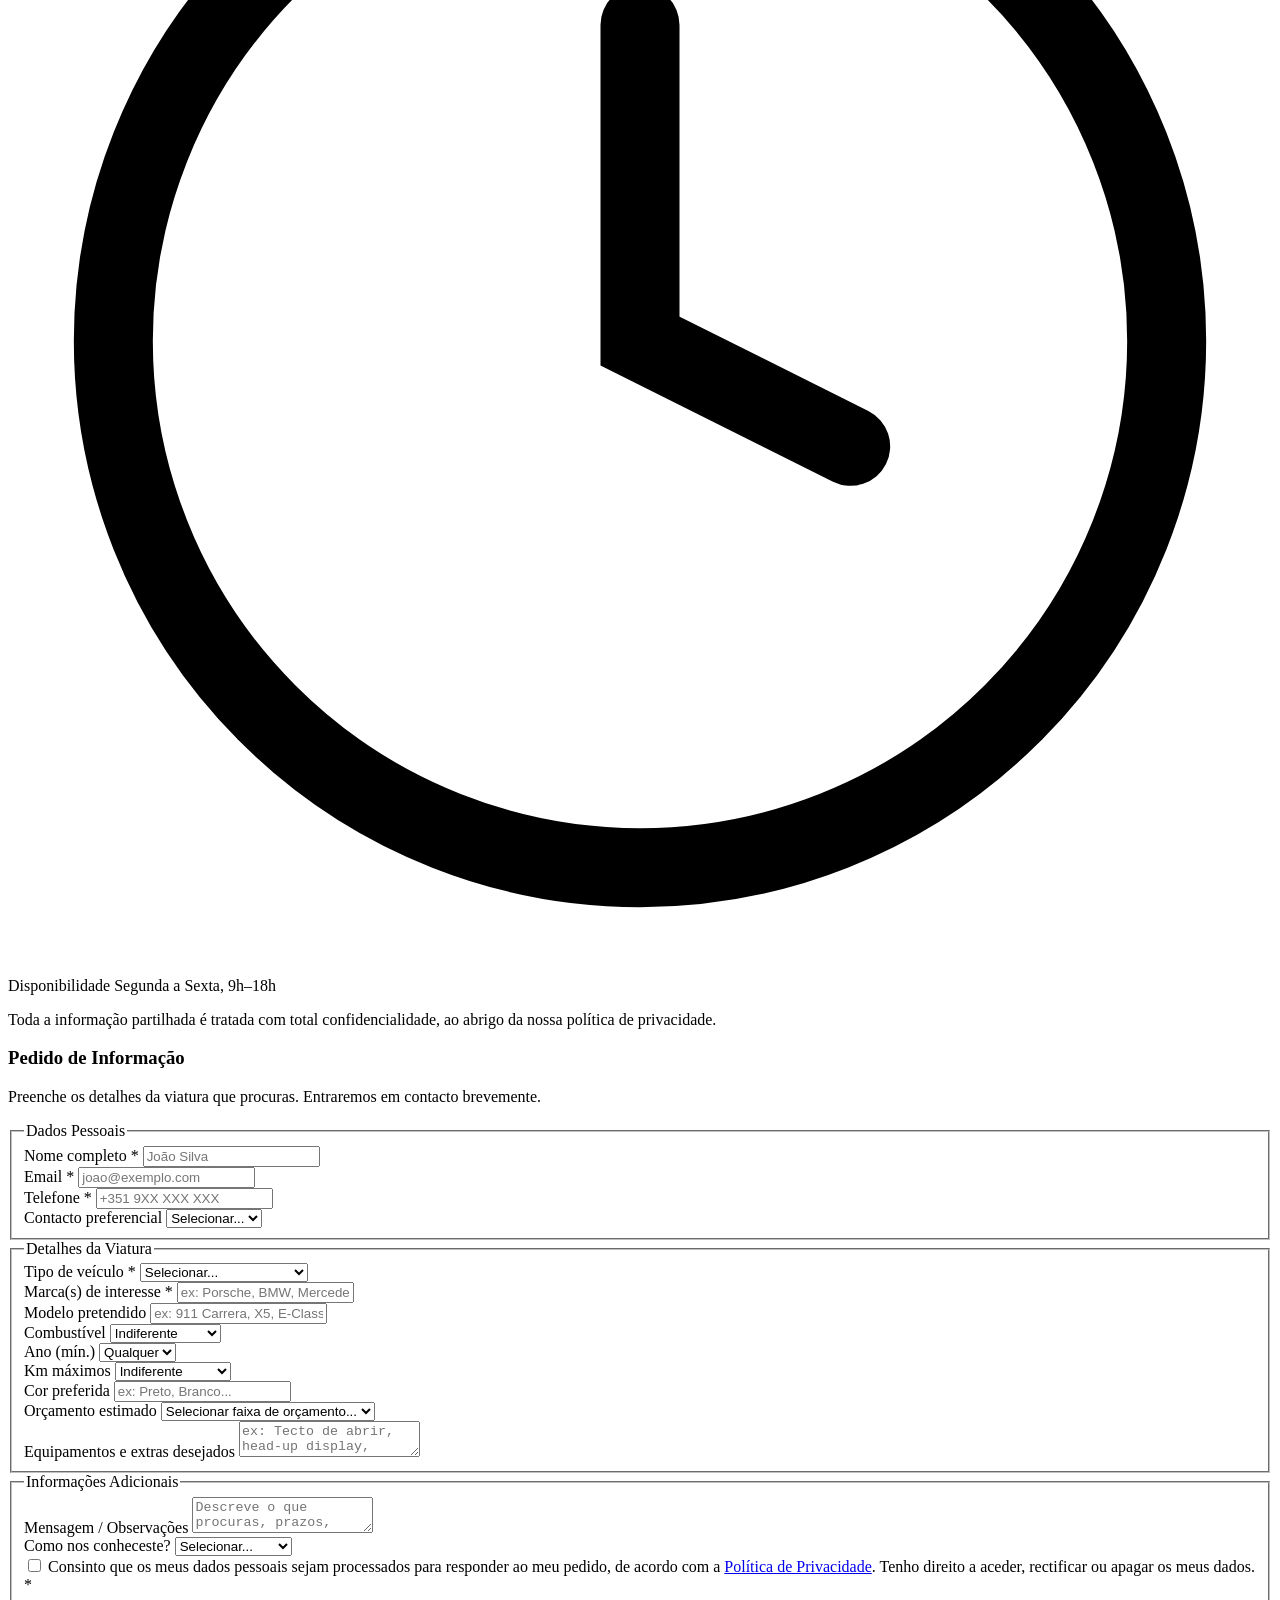
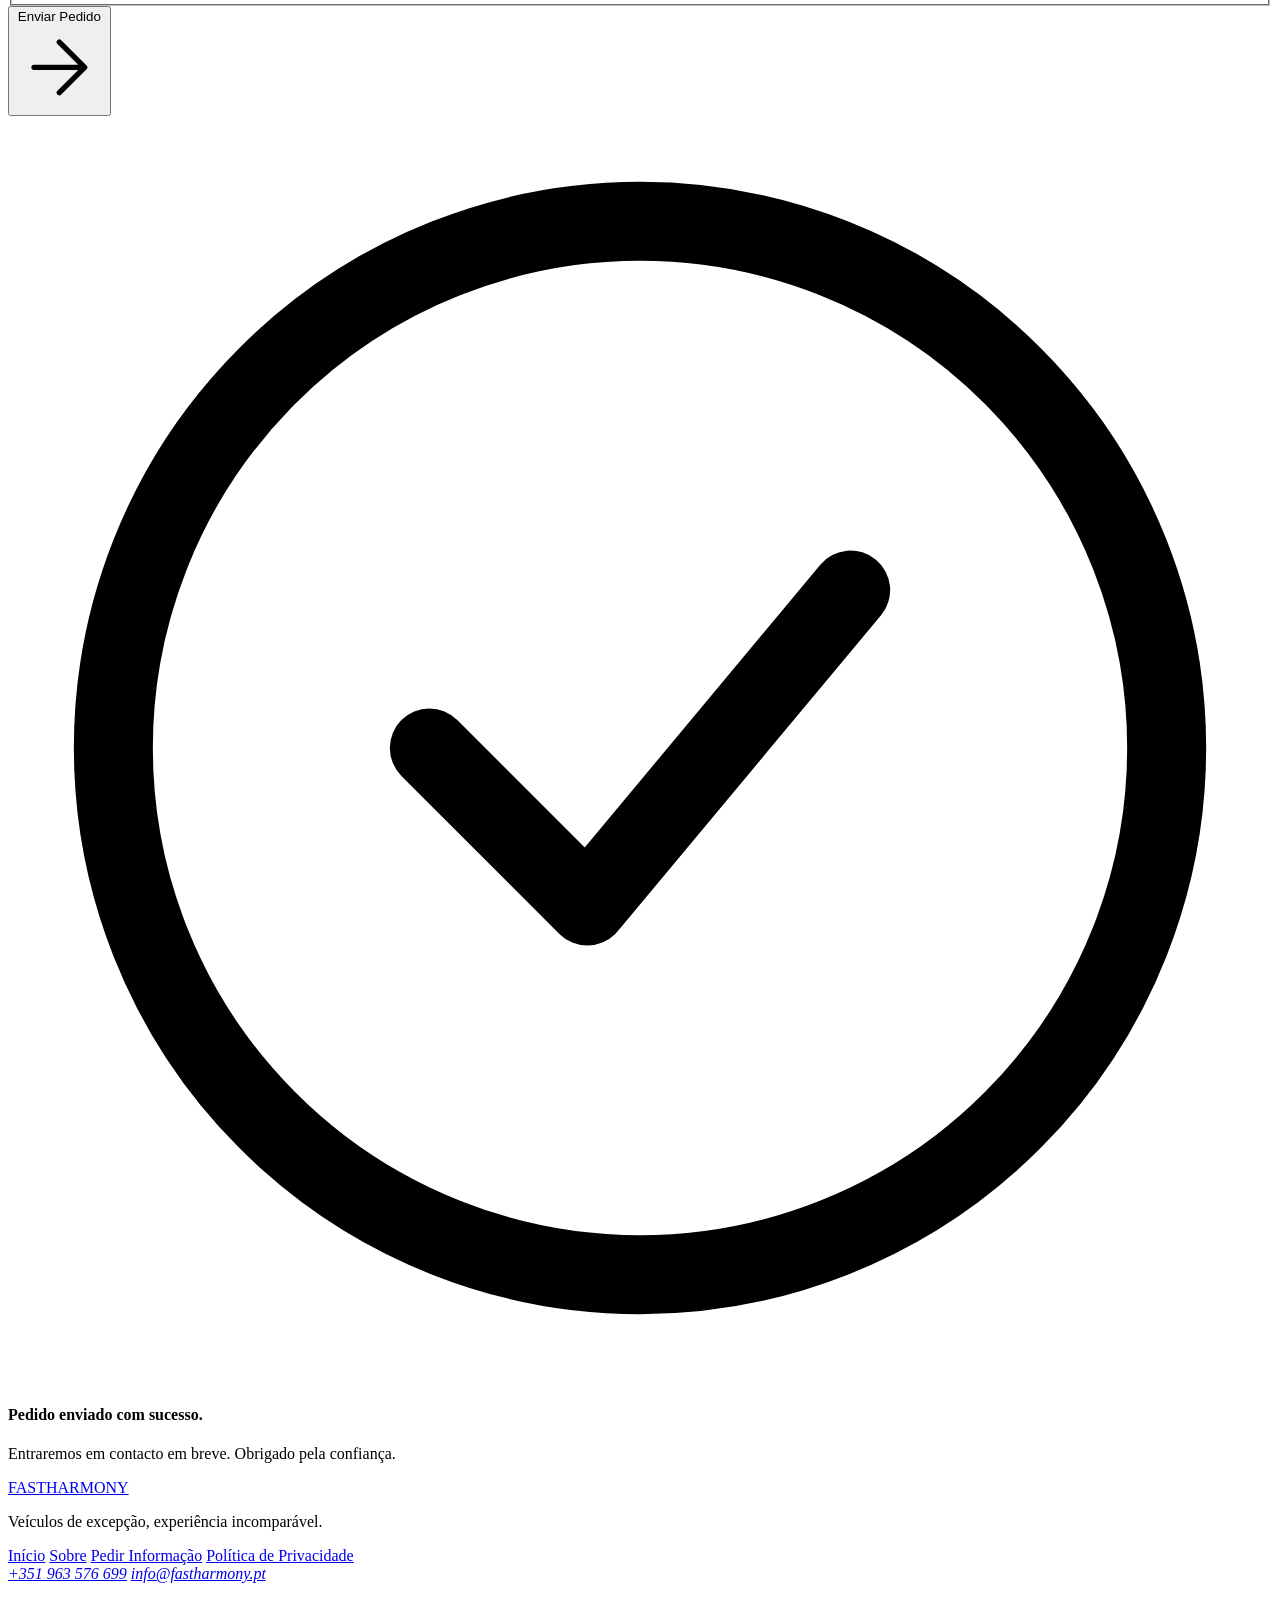
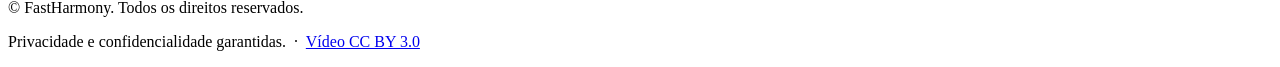
==== commit e3413998: "refactor: remover obrigatoriedade do campo orçamento" ====
--- a/index.html
+++ b/index.html
@@ -497,8 +497,8 @@
               </div>
 
               <div class="form__group">
-                <label class="form__label" for="orcamento">Orçamento estimado <span class="form__required" aria-label="obrigatório">*</span></label>
-                <select class="form__input form__select" id="orcamento" name="orcamento" required>
+                <label class="form__label" for="orcamento">Orçamento estimado</label>
+                <select class="form__input form__select" id="orcamento" name="orcamento">
                   <option value="">Selecionar faixa de orçamento...</option>
                   <option value="50-80k">50.000€ – 80.000€</option>
                   <option value="80-120k">80.000€ – 120.000€</option>
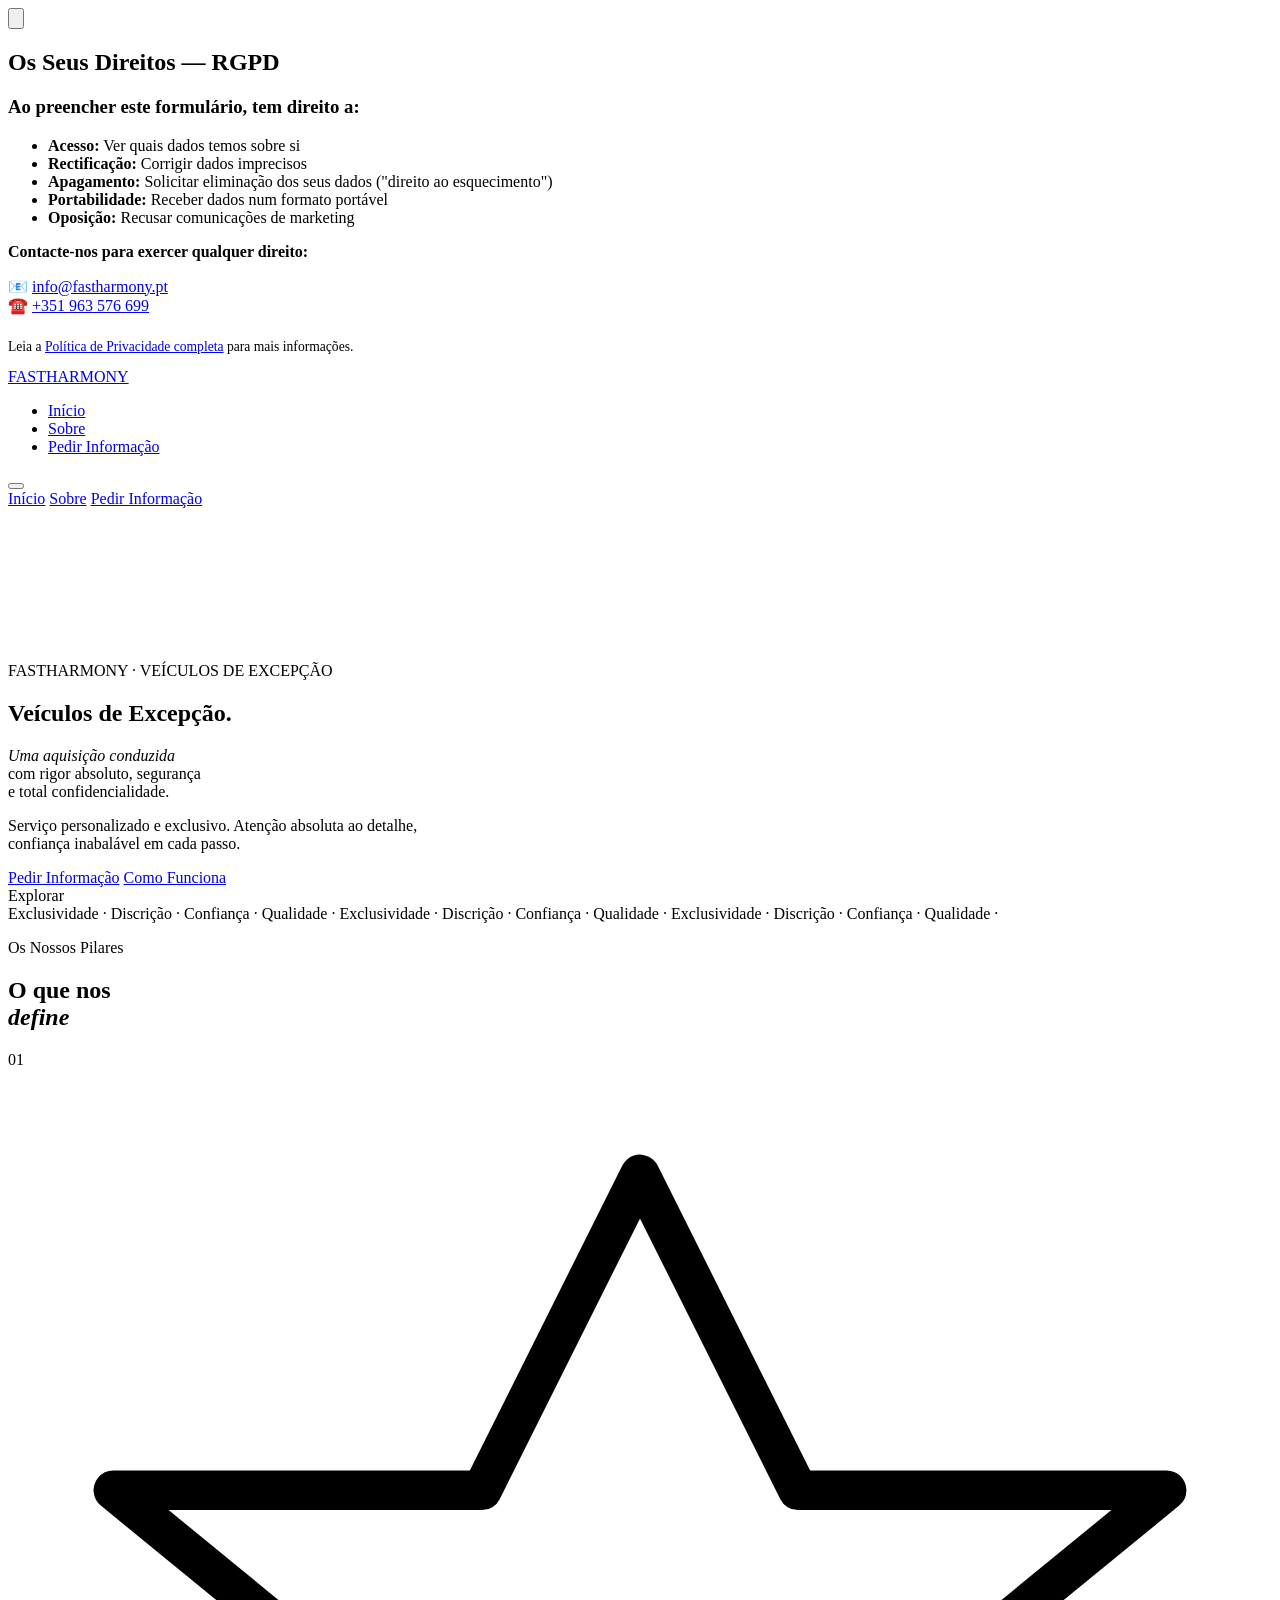
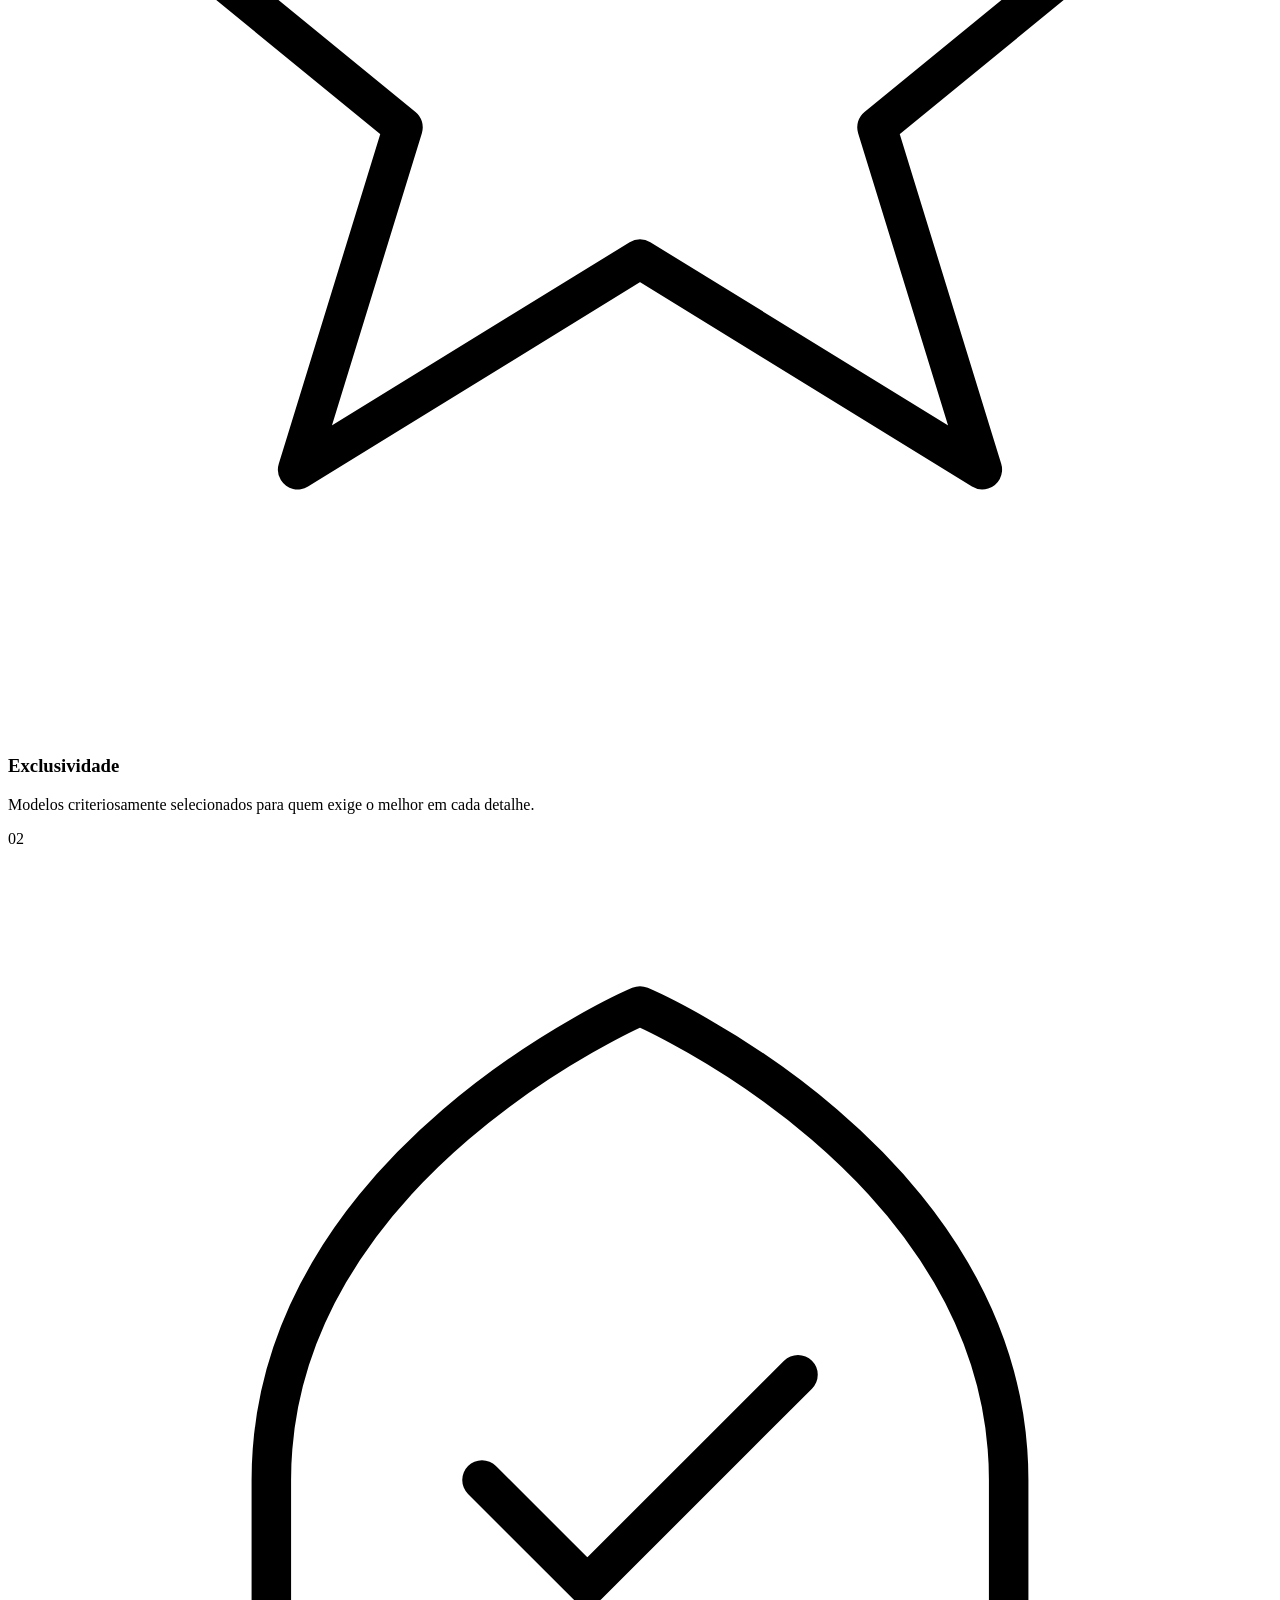
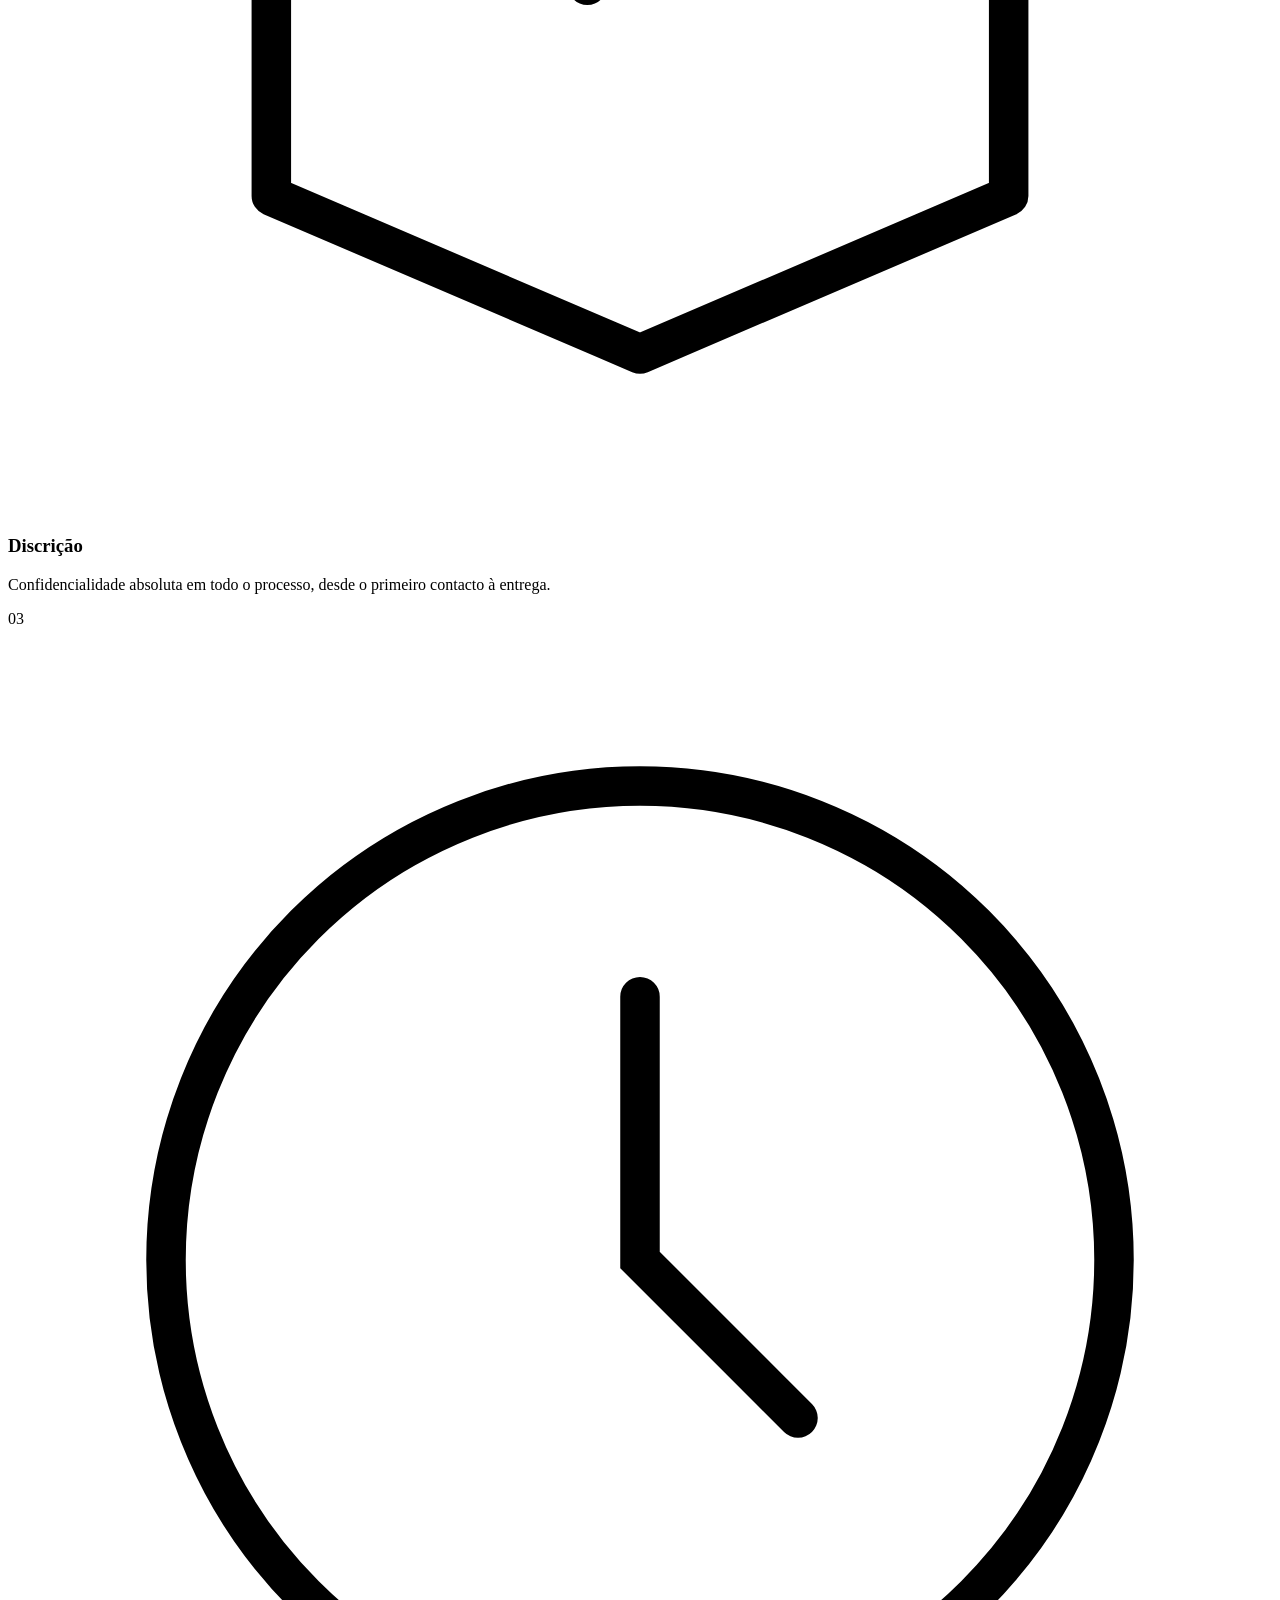
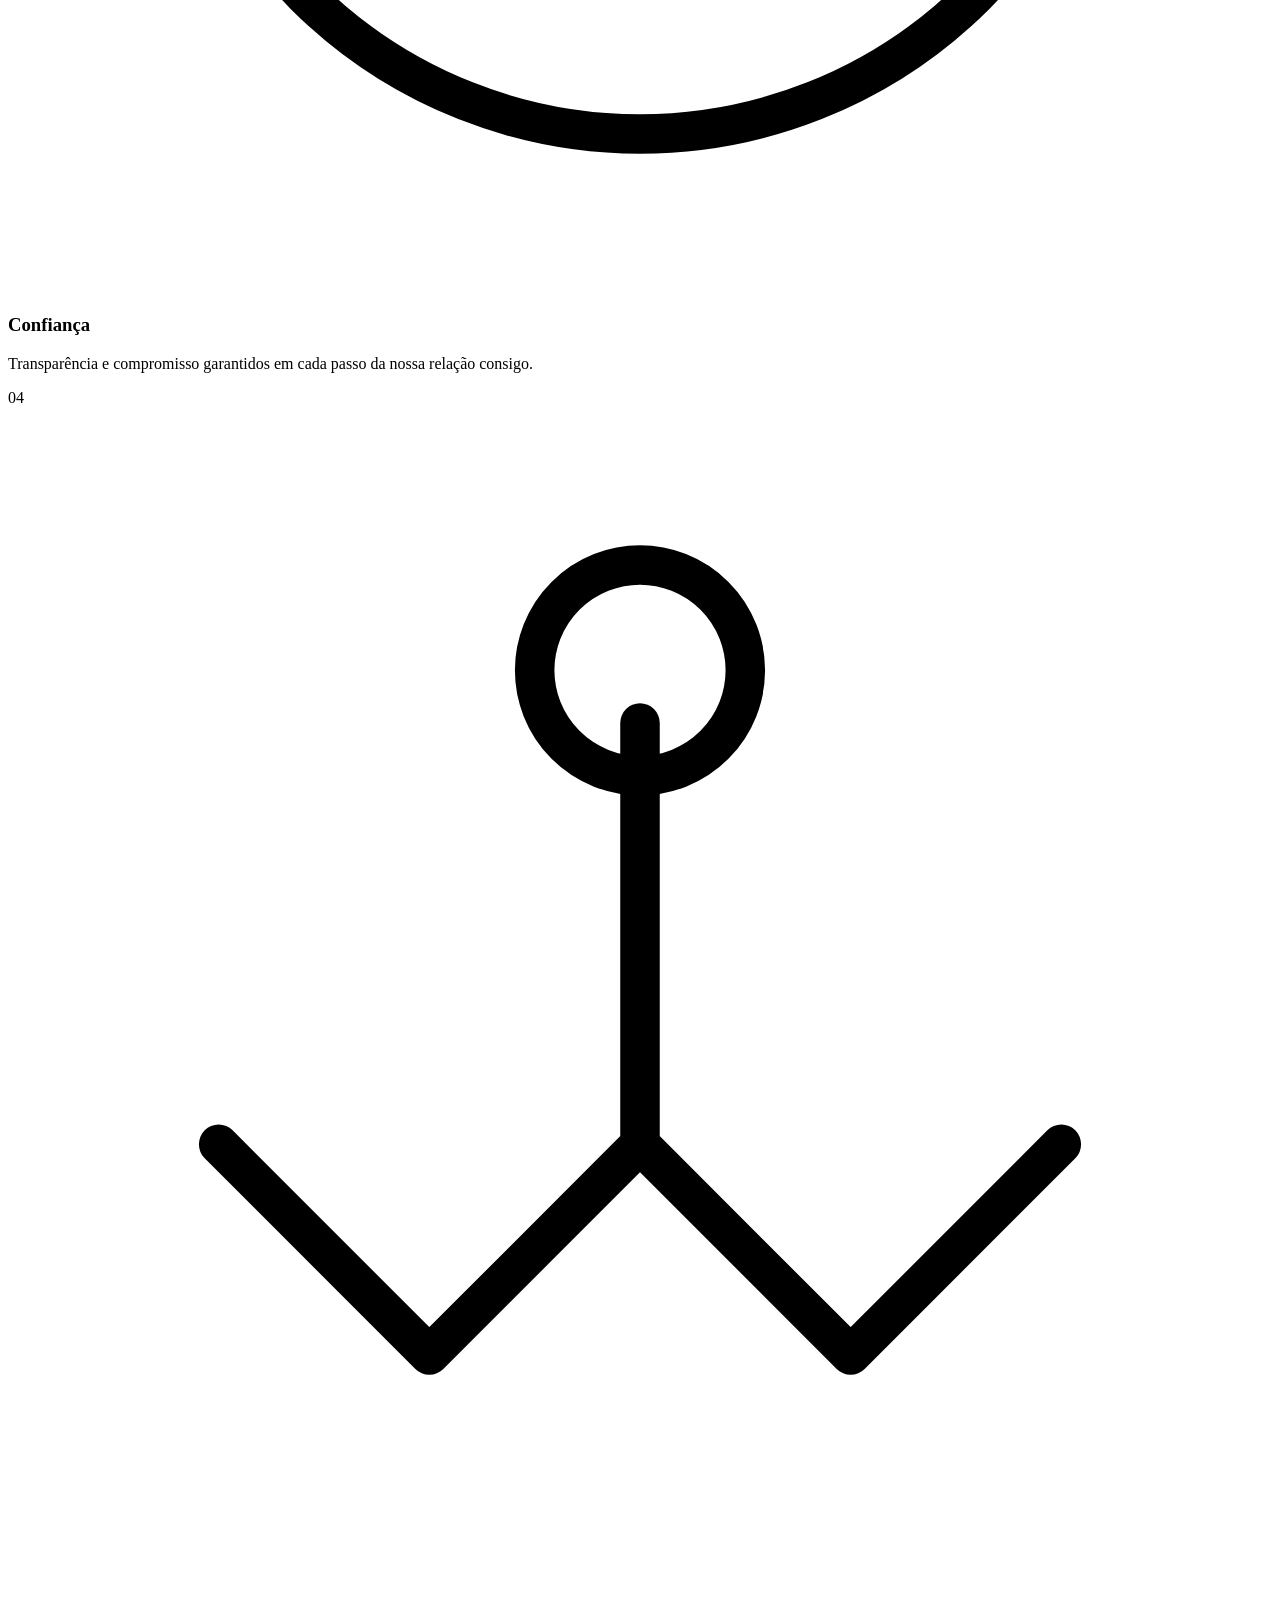
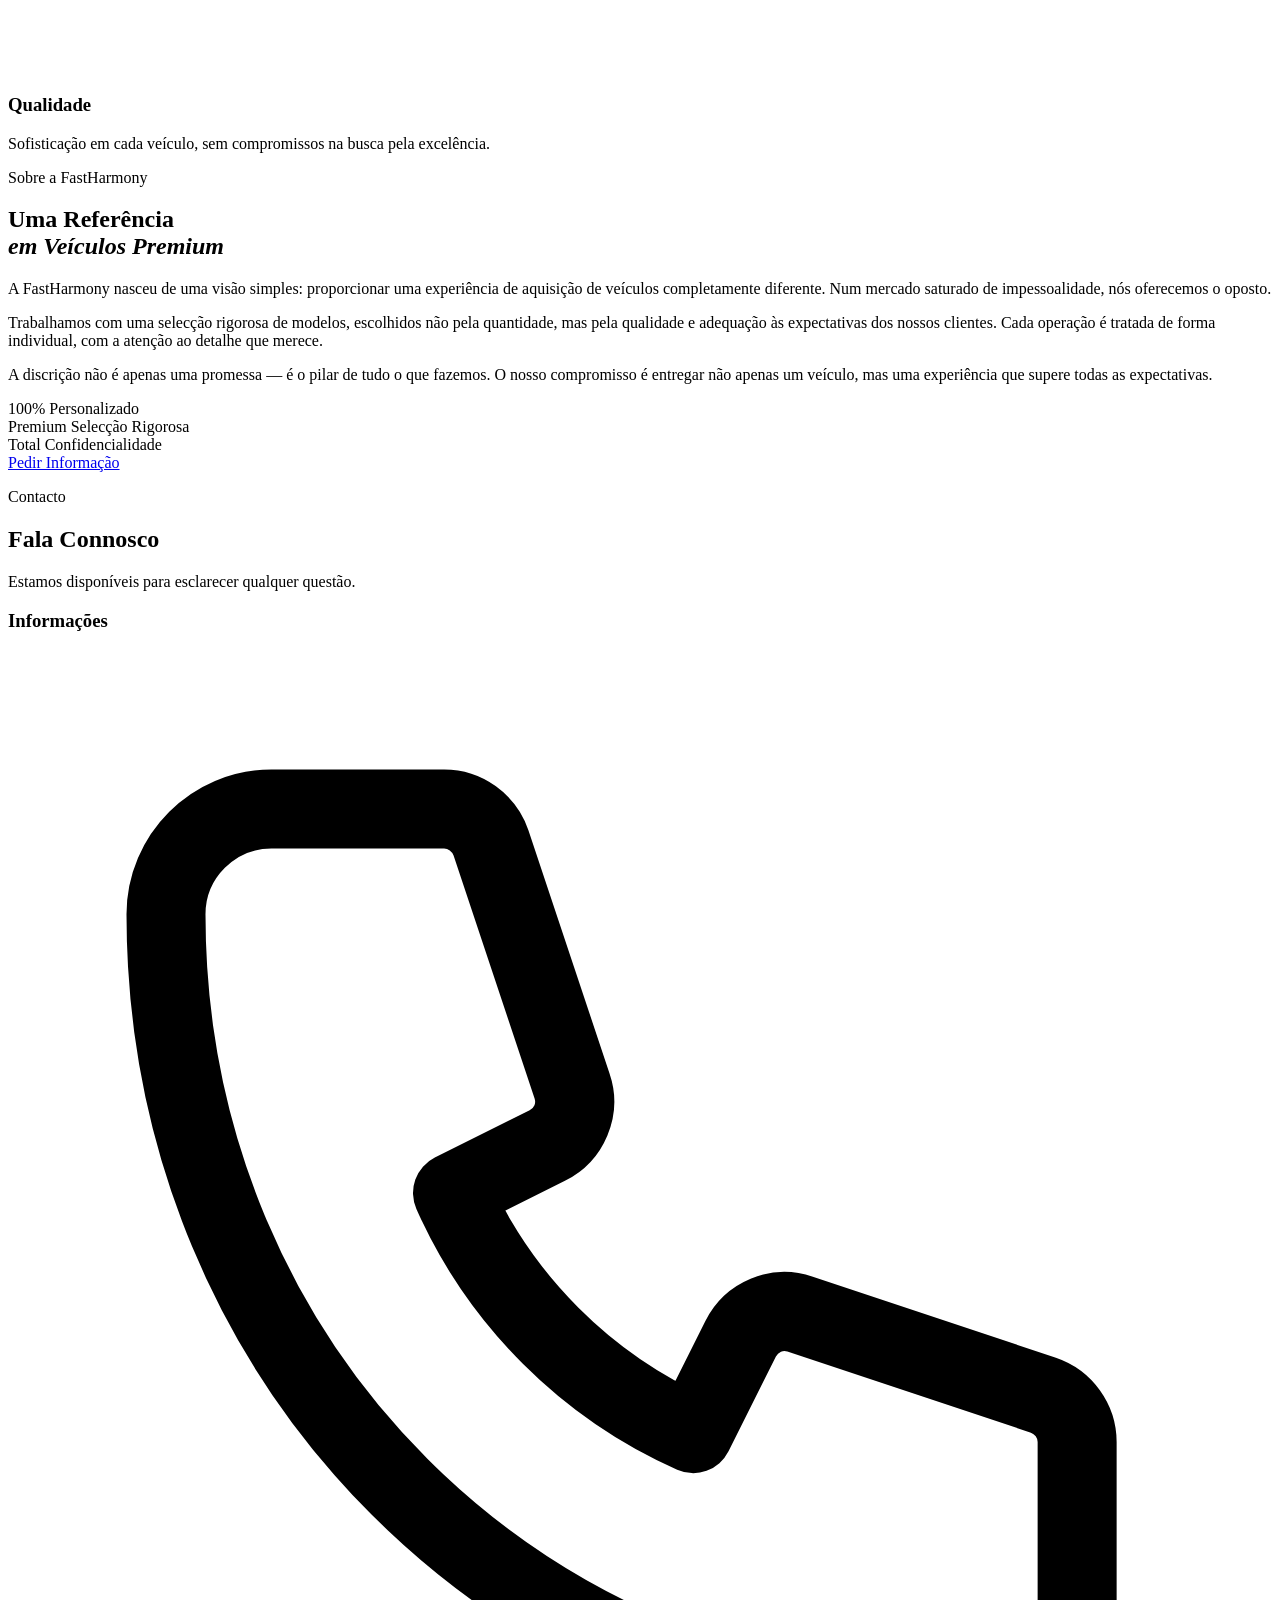
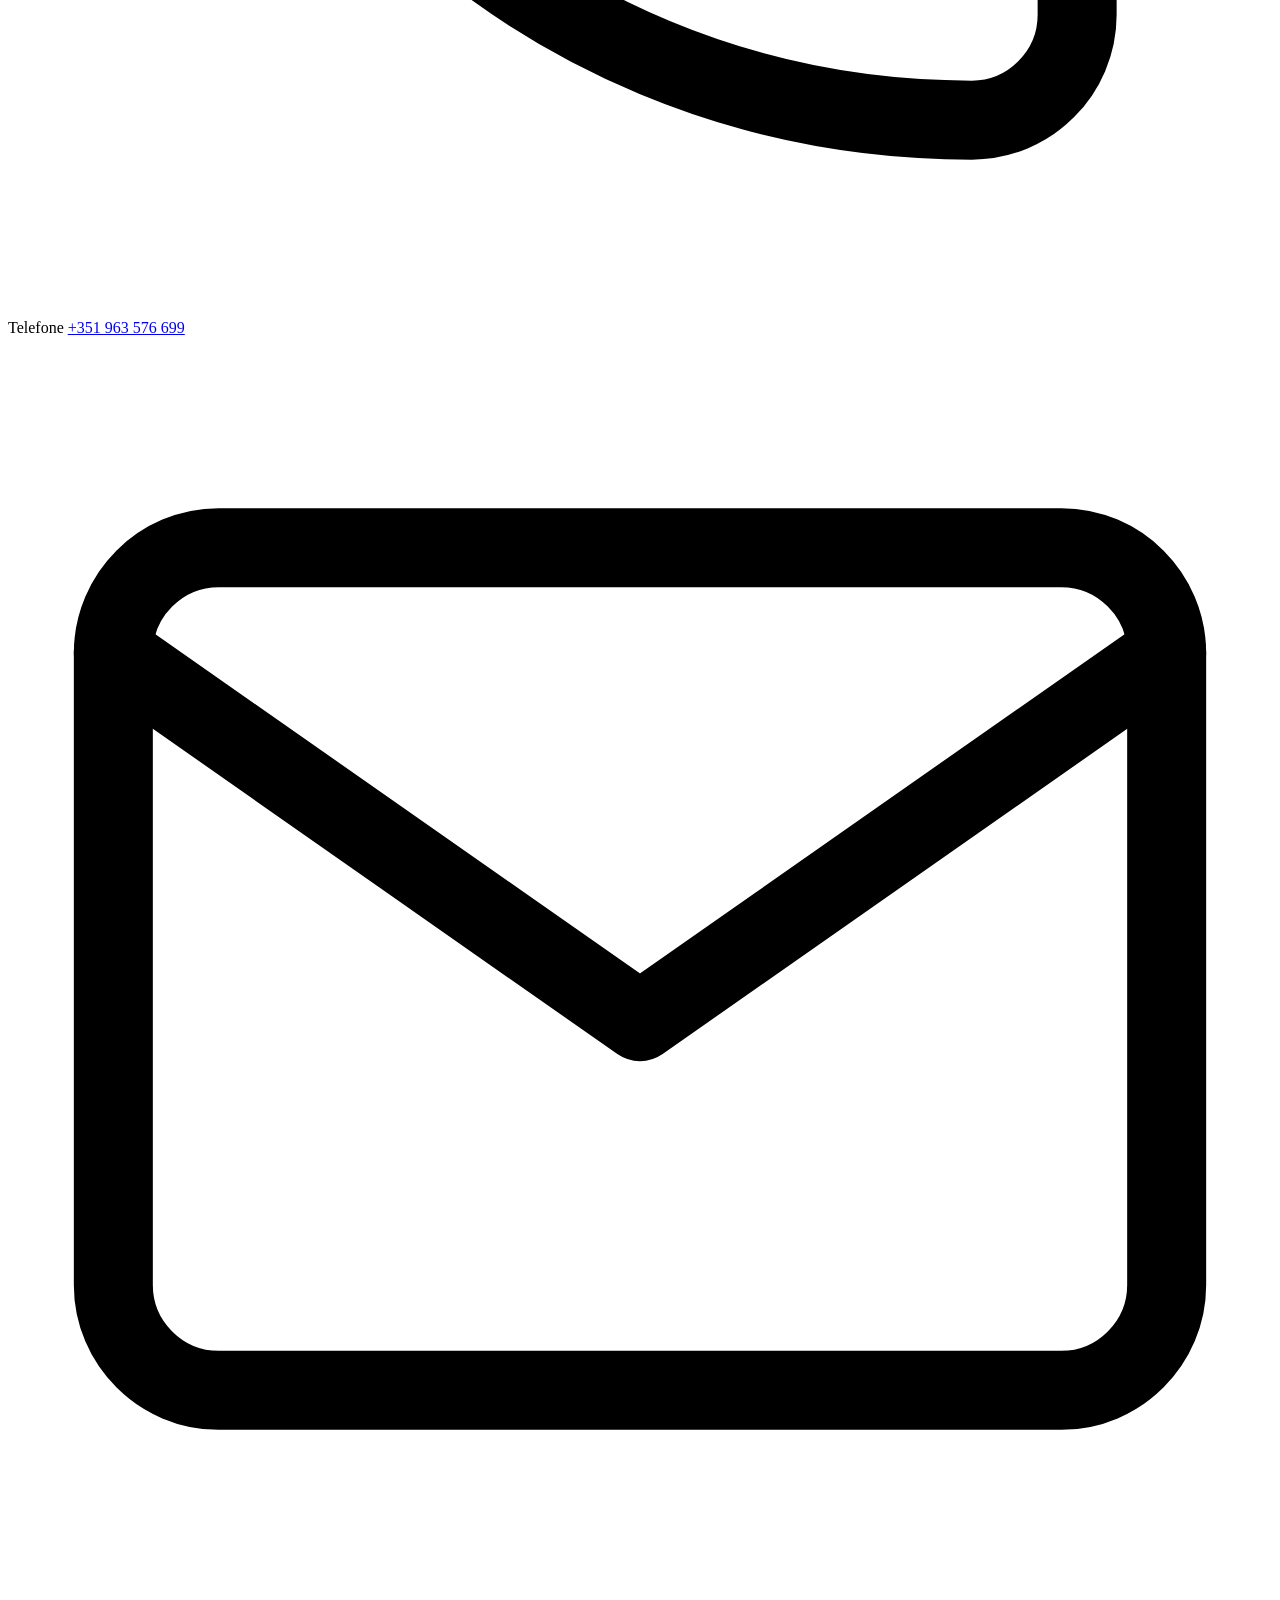
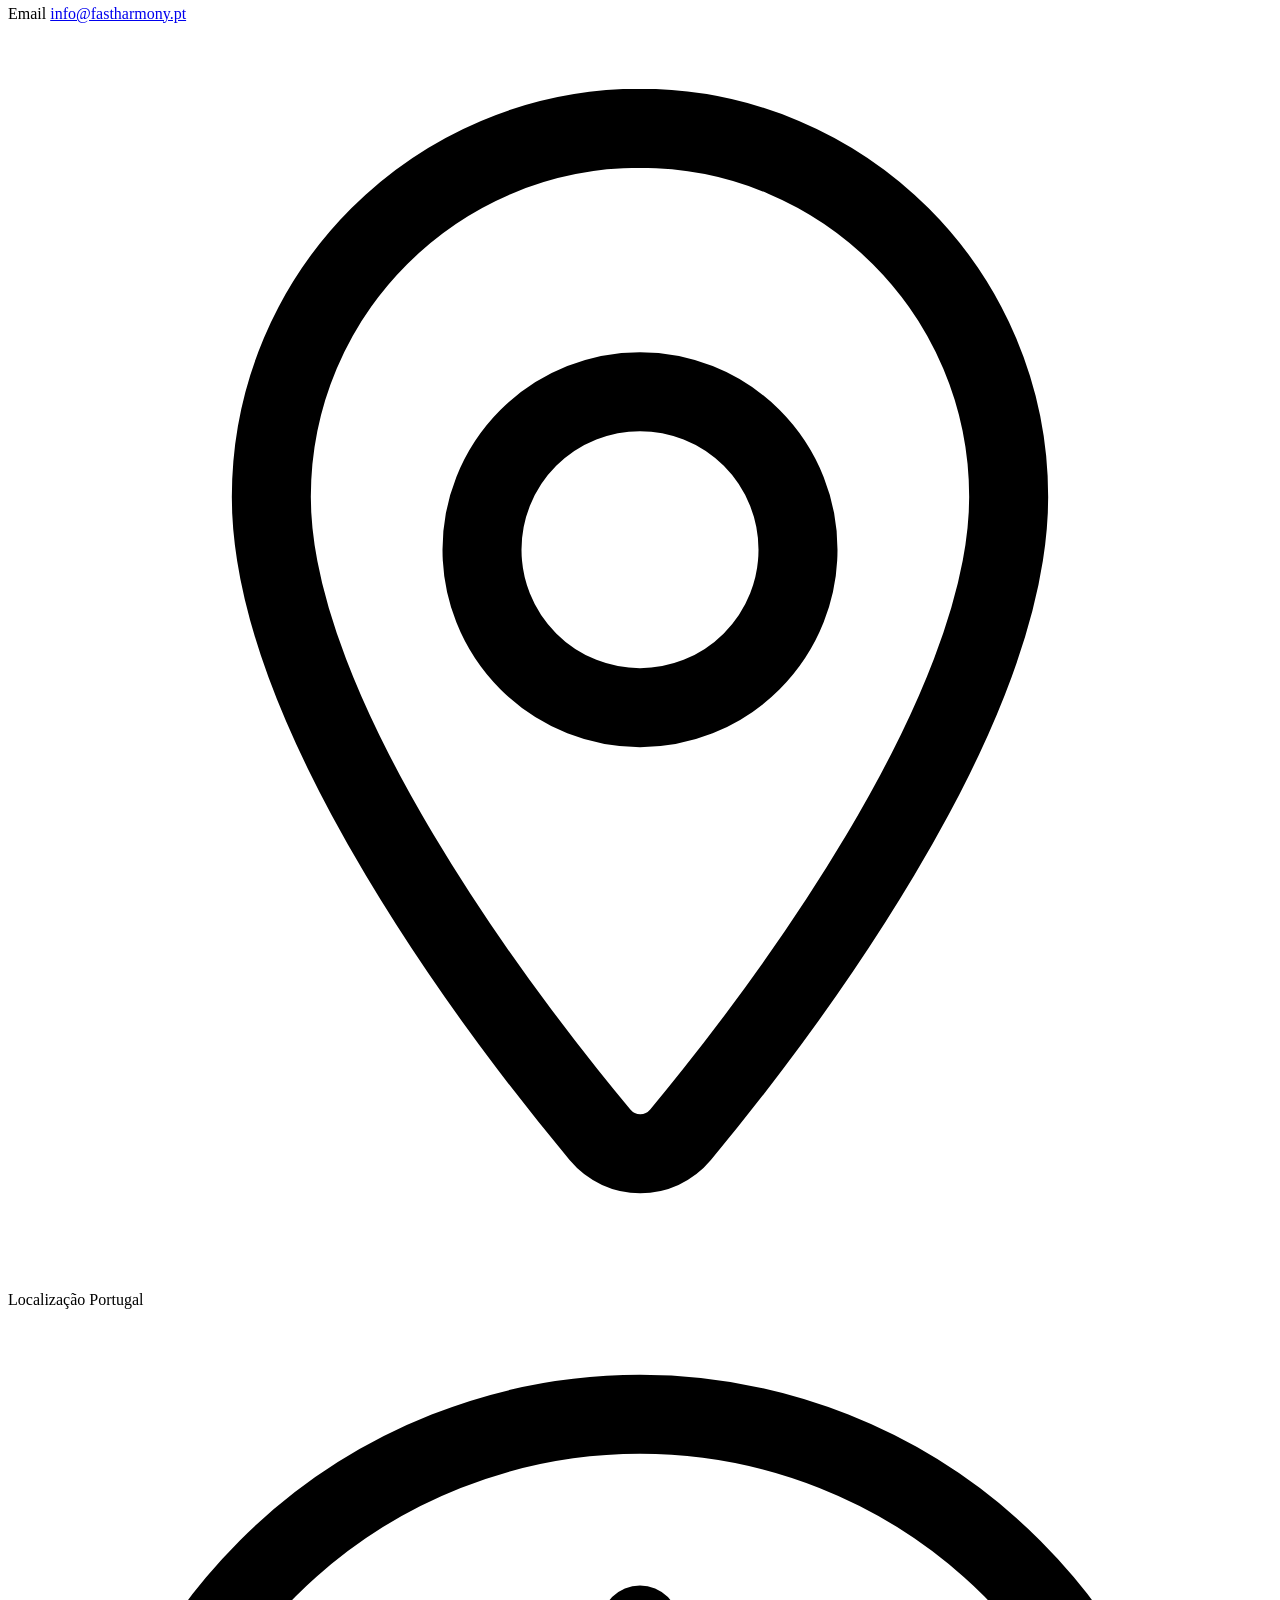
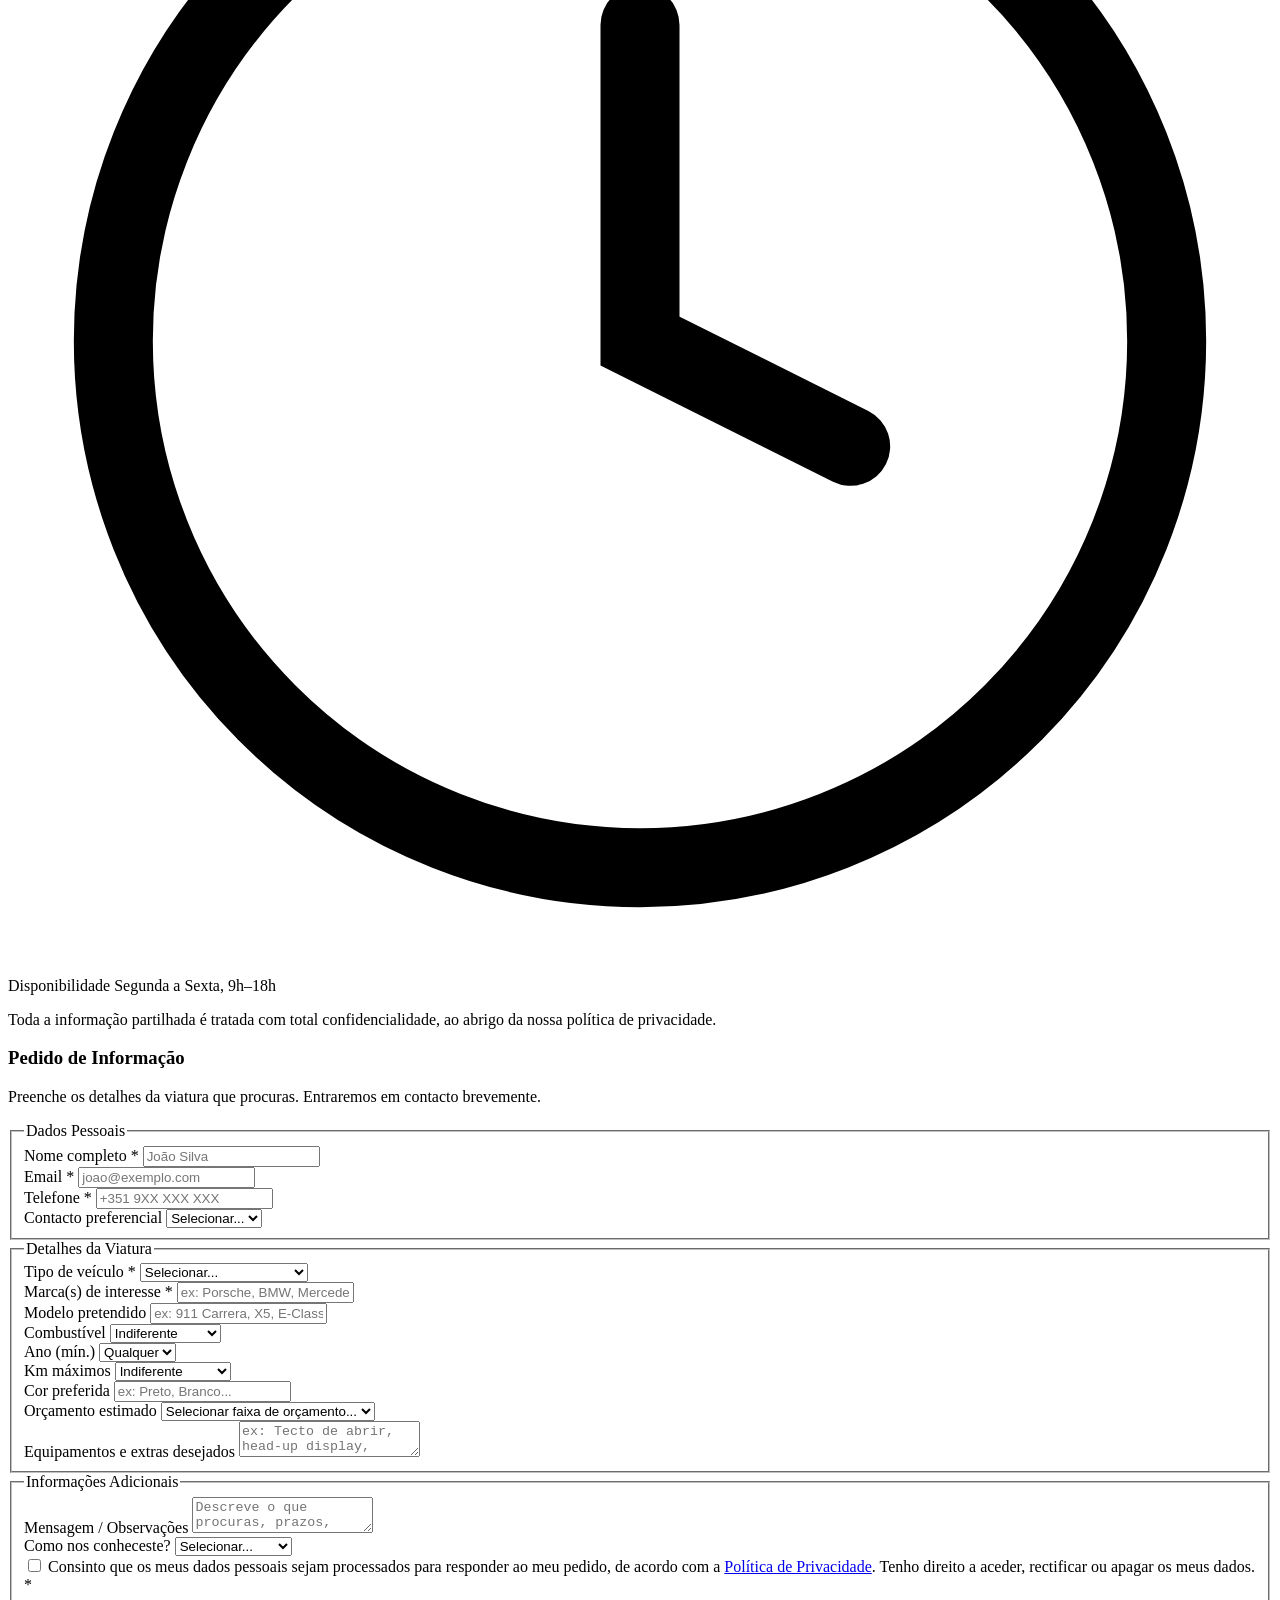
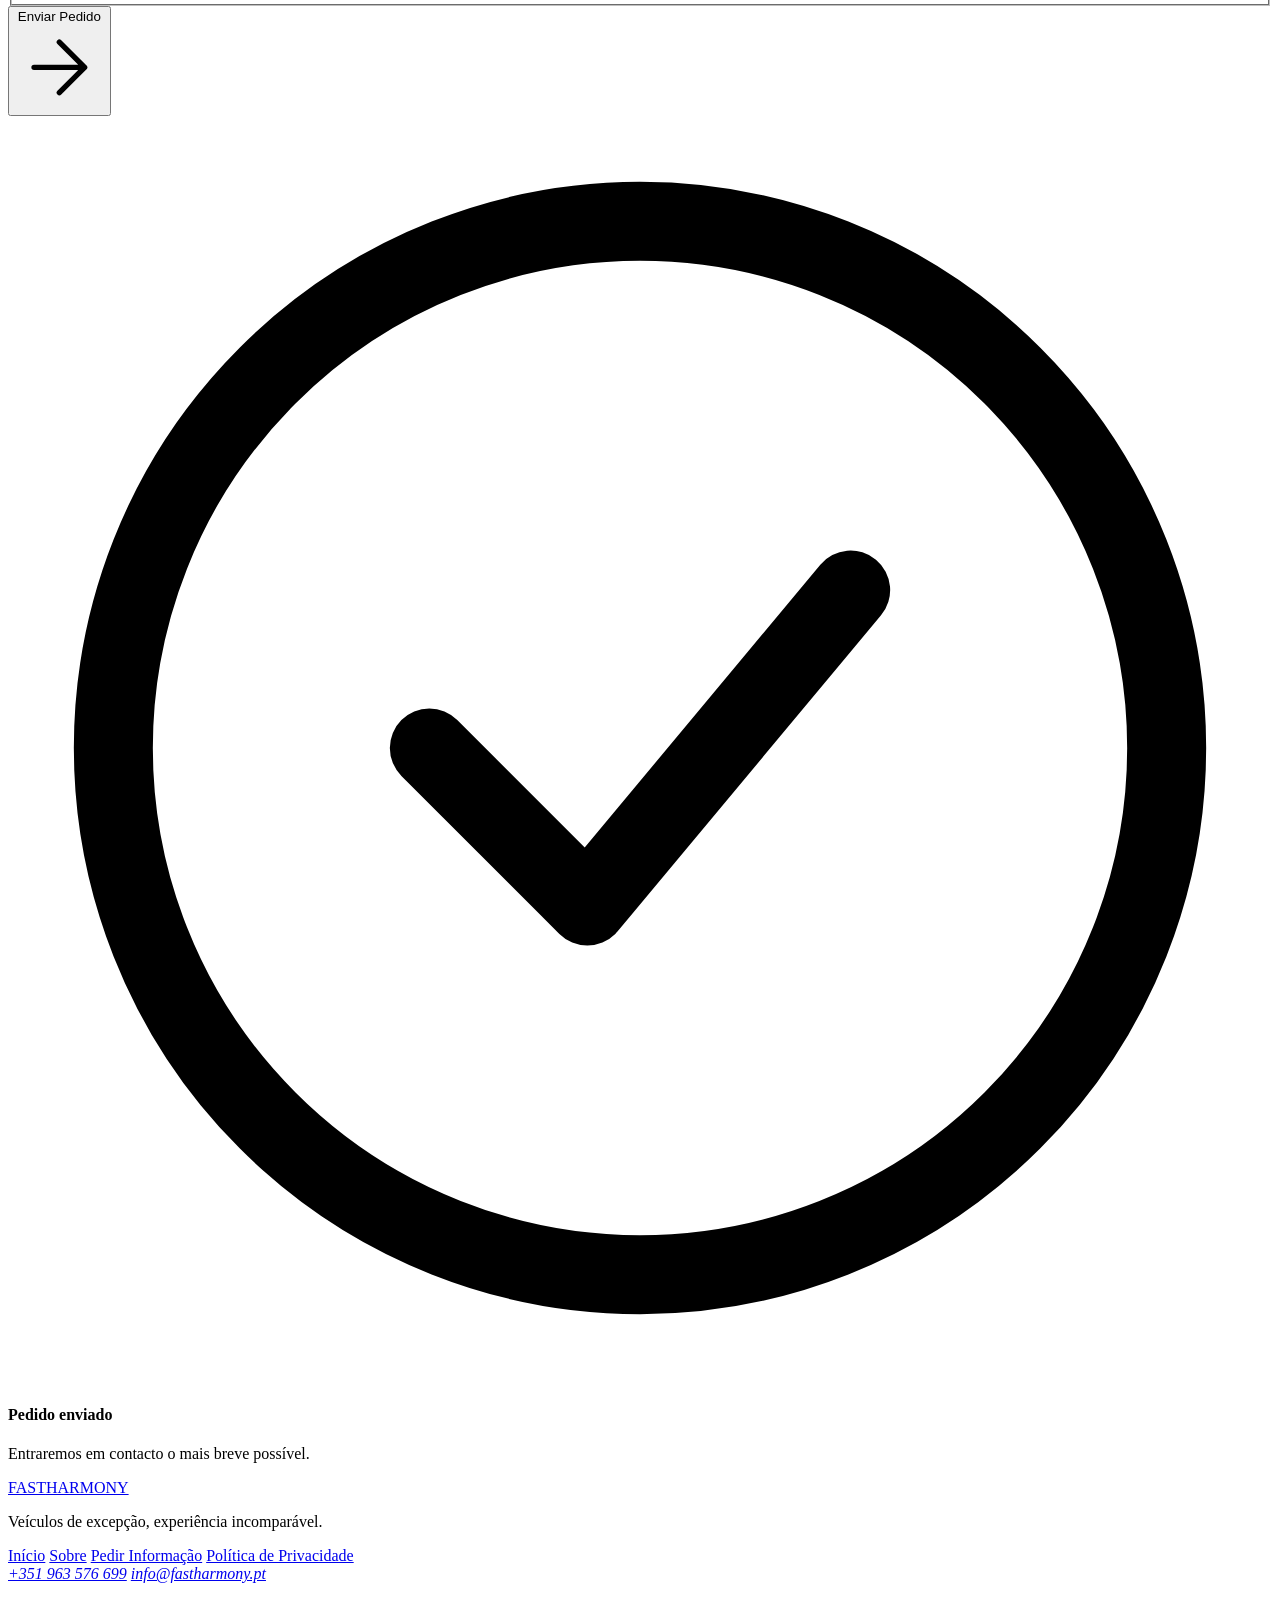
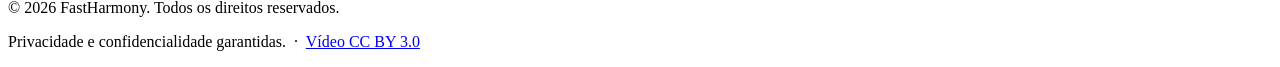
==== commit 188e12e5: "refactor: atualizar mensagem de sucesso do formulário" ====
--- a/index.html
+++ b/index.html
@@ -468,8 +468,6 @@
                   <label class="form__label" for="ano-min">Ano (mín.)</label>
                   <select class="form__input form__select" id="ano-min" name="ano-min">
                     <option value="">Qualquer</option>
-                    <option value="2018">2018</option>
-                    <option value="2019">2019</option>
                     <option value="2020">2020</option>
                     <option value="2021">2021</option>
                     <option value="2022">2022</option>
@@ -558,8 +556,8 @@
                 <circle cx="12" cy="12" r="10" stroke="currentColor" stroke-width="1.5"/>
                 <path d="M8 12L11 15L16 9" stroke="currentColor" stroke-width="1.5" stroke-linecap="round" stroke-linejoin="round"/>
               </svg>
-              <h4>Pedido enviado com sucesso.</h4>
-              <p>Entraremos em contacto em breve. Obrigado pela confiança.</p>
+              <h4>Pedido enviado</h4>
+              <p>Entraremos em contacto o mais breve possível.</p>
             </div>
 
           </form>
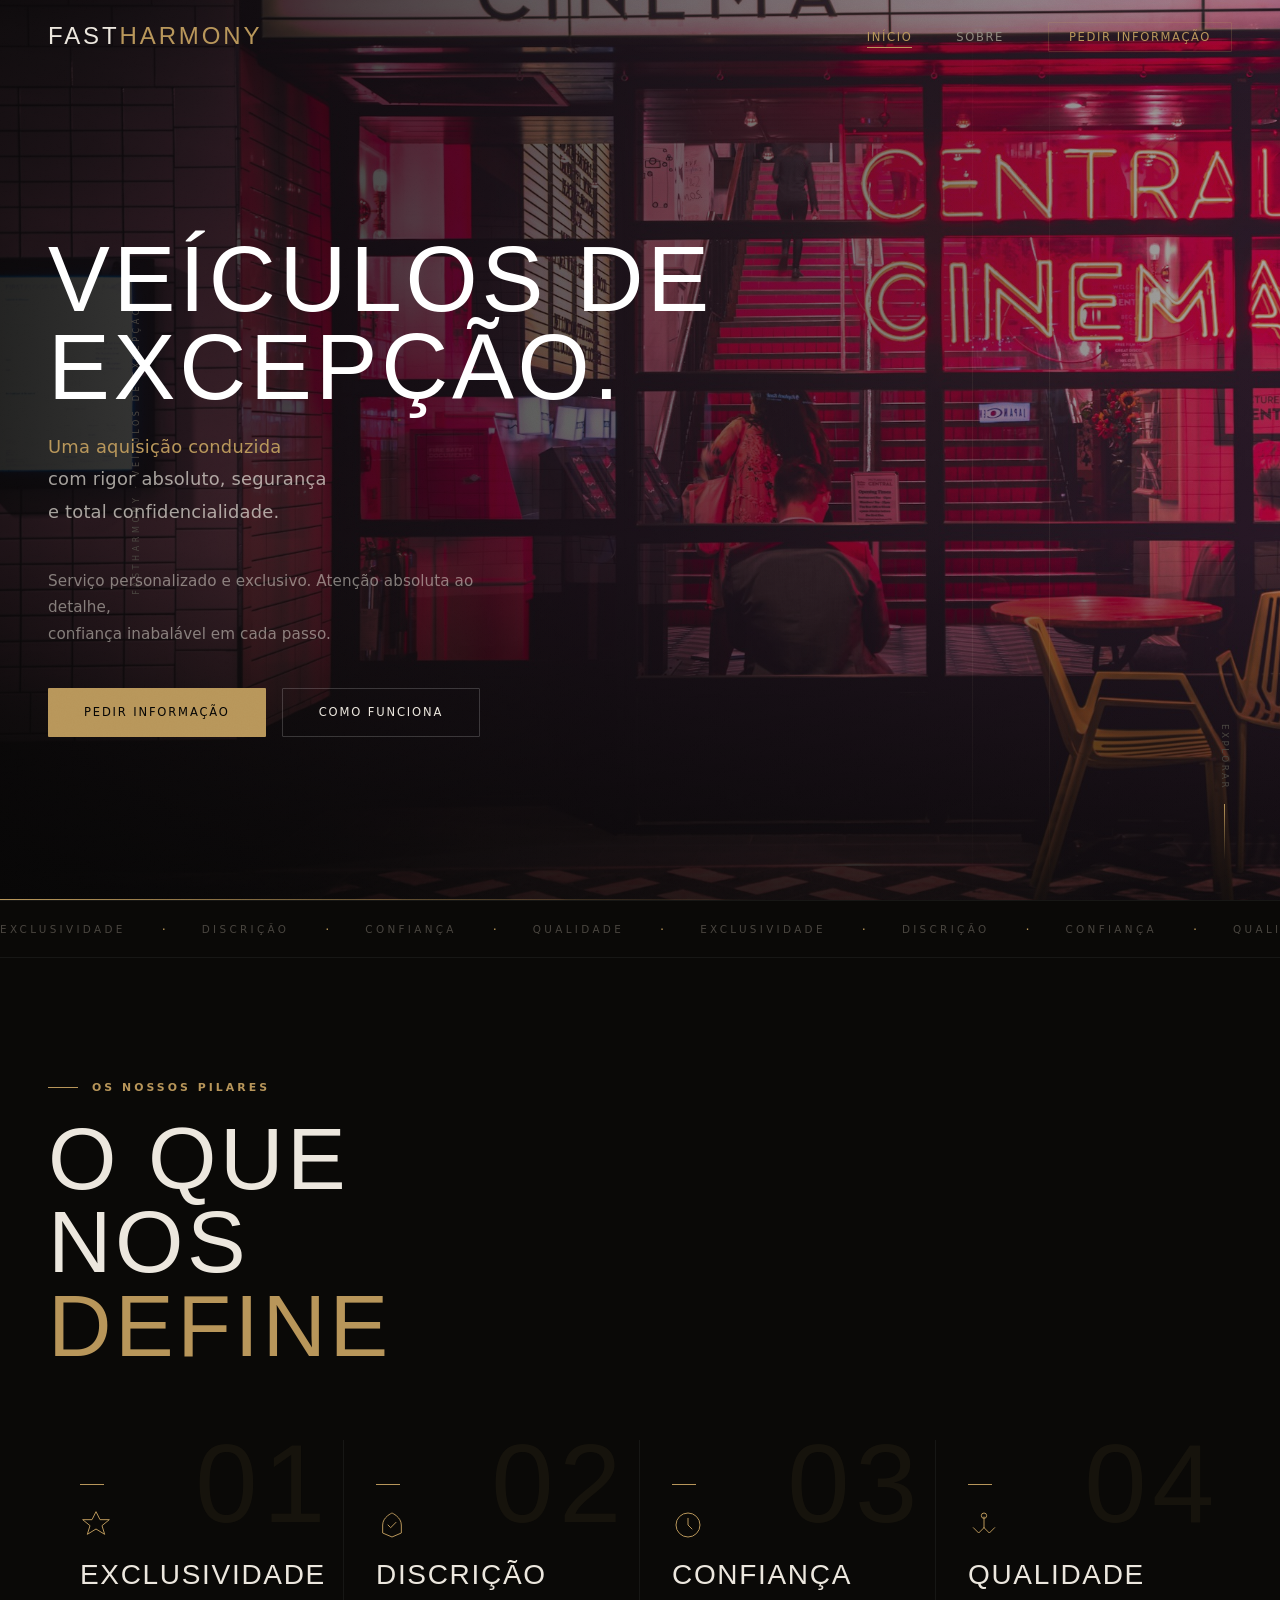
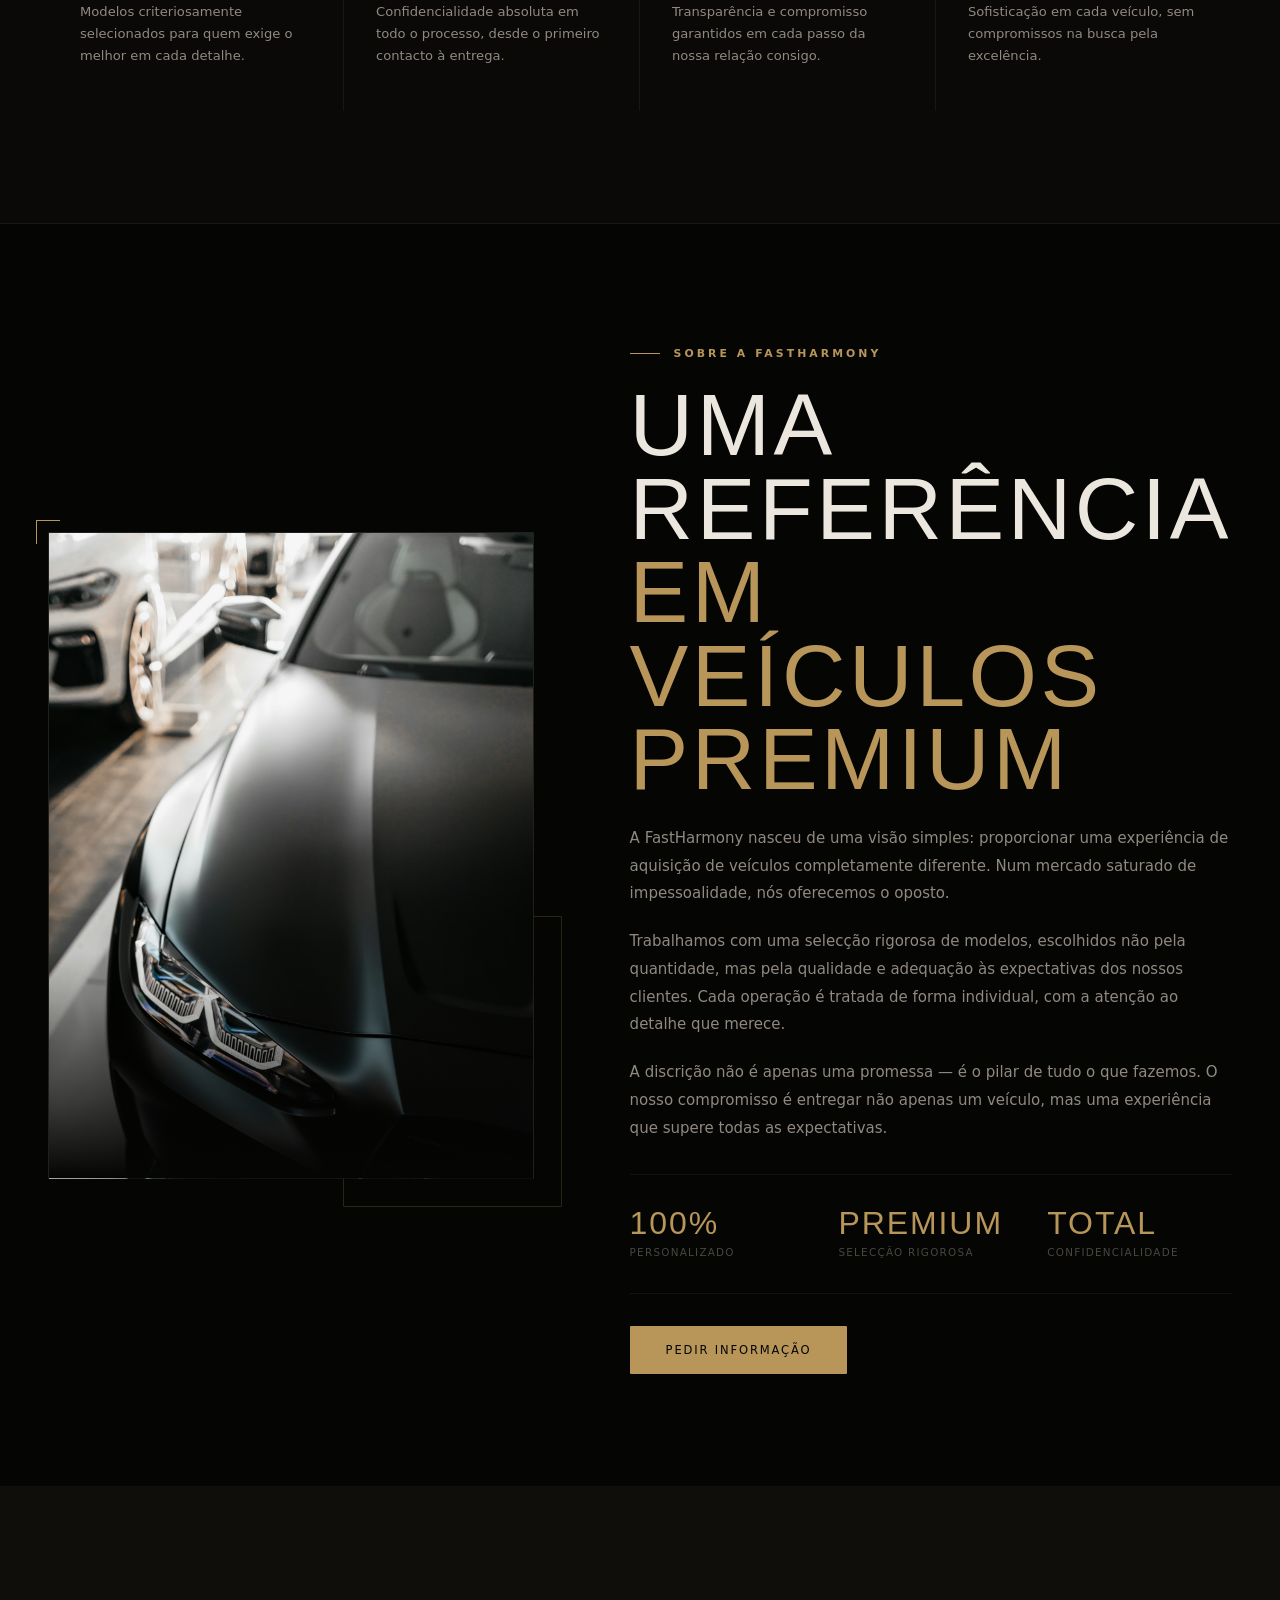
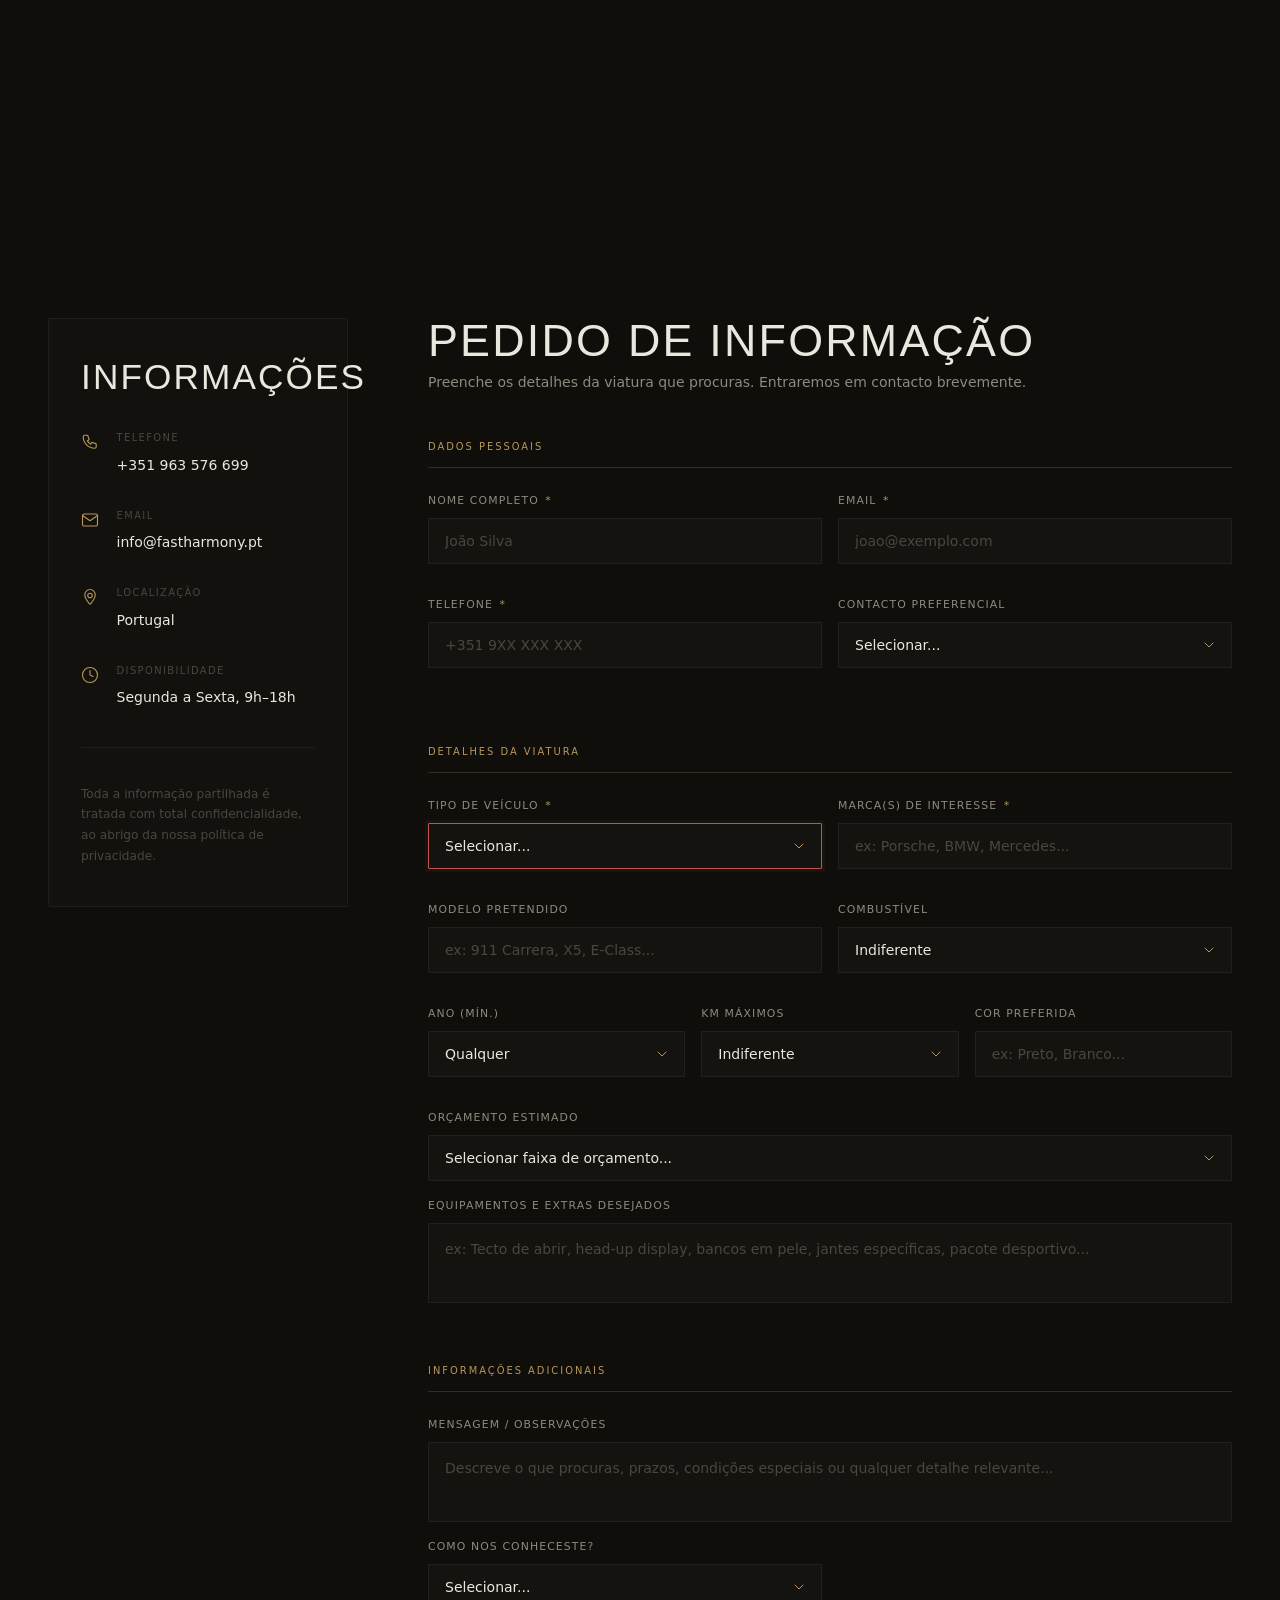
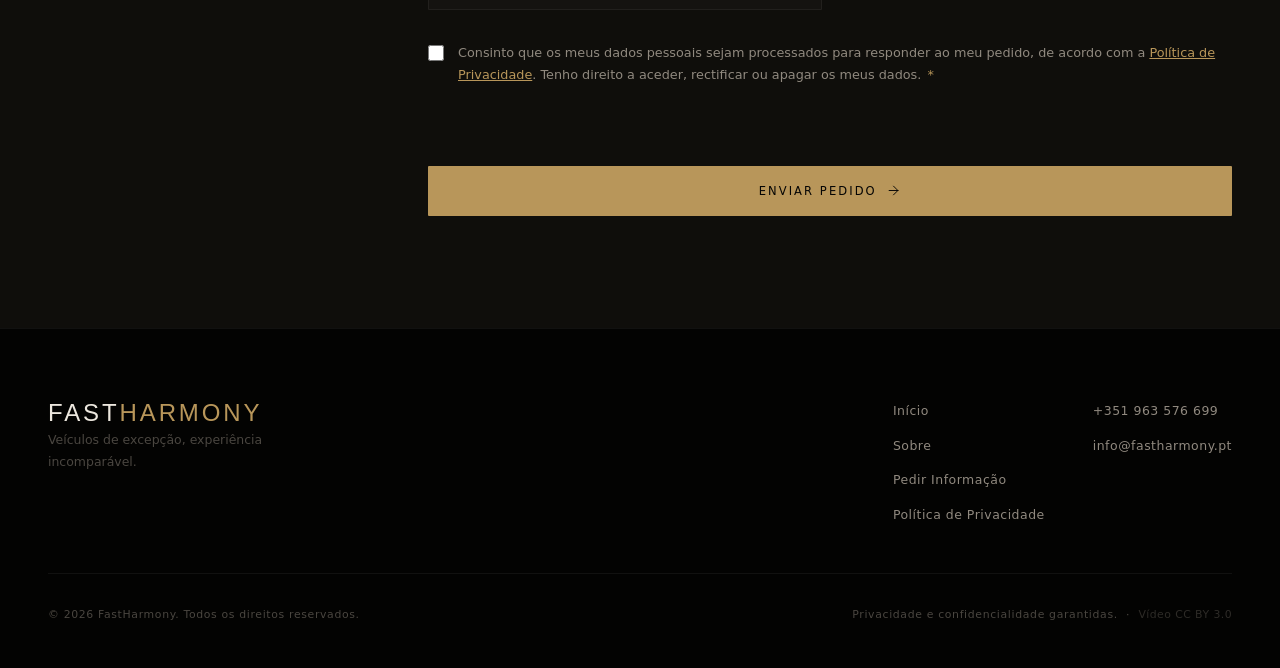
==== commit d3756797: "Initial commit: FastHarmony website with Formspree integration - Design: Noir Prestige (obsidian + c" ====
--- a/index.html
+++ b/index.html
@@ -387,7 +387,7 @@
           <h3 class="contact__form-title">Pedido de Informação</h3>
           <p class="contact__form-sub">Preenche os detalhes da viatura que procuras. Entraremos em contacto brevemente.</p>
 
-          <form class="form" id="requestForm" novalidate>
+          <form class="form" id="requestForm" action="https://formspree.io/f/xnjlnarv" method="POST" novalidate>
 
             <!-- Dados Pessoais -->
             <fieldset class="form__fieldset">
--- a/css/styles.css
+++ b/css/styles.css
@@ -0,0 +1,1632 @@
+/* ═══════════════════════════════════════════════════════════════
+   FASTHARMONY — ESTILOS PRINCIPAIS
+   State-of-the-art CSS: @layer, nesting, @property, scroll-driven
+   animations, container queries, color-mix(), :has(), @starting-style
+═══════════════════════════════════════════════════════════════ */
+
+/* ─── LAYER DECLARATION ────────────────────────────────────── */
+@layer reset, tokens, base, layout, components, utilities, animations;
+
+
+/* ─── @PROPERTY — Animatable gradient positions ─────────────── */
+@property --blob1-x { syntax: '<percentage>'; inherits: false; initial-value: 72%; }
+@property --blob1-y { syntax: '<percentage>'; inherits: false; initial-value: 42%; }
+@property --blob2-x { syntax: '<percentage>'; inherits: false; initial-value: 28%; }
+@property --blob2-y { syntax: '<percentage>'; inherits: false; initial-value: 68%; }
+@property --underline-width { syntax: '<percentage>'; inherits: false; initial-value: 0%; }
+
+
+/* ════════════════════════════════════════════════════════════ */
+@layer reset {
+
+  *, *::before, *::after {
+    box-sizing: border-box;
+    margin: 0;
+    padding: 0;
+  }
+
+  img, video { display: block; max-width: 100%; }
+  a { text-decoration: none; color: inherit; }
+  button { cursor: pointer; border: none; background: none; font-family: inherit; }
+  ul, ol { list-style: none; }
+  fieldset { border: none; }
+  address { font-style: normal; }
+
+}
+
+
+/* ════════════════════════════════════════════════════════════ */
+@layer tokens {
+
+  :root {
+    /* — Colour palette — */
+    --void:       #050504;
+    --void-2:     #0a0907;
+    --void-3:     #0f0e0b;
+    --void-4:     #151310;
+    --void-5:     #1c1a16;
+
+    --aurum:        #b8965a;
+    --aurum-light:  #ccaa72;
+    --aurum-pale:   #dfc99a;
+    --aurum-dim:    color-mix(in oklab, #b8965a 12%, transparent);
+    --aurum-line:   color-mix(in oklab, #b8965a 22%, transparent);
+
+    --pearl:      #ece7de;
+    --pearl-mid:  #90897f;
+    --pearl-dim:  #4a4640;
+
+    --hairline:   rgba(255, 255, 255, 0.055);
+    --hairline-warm: rgba(255, 235, 190, 0.06);
+
+    /* — Typography — */
+    --font-display: 'Bebas Neue', 'Arial Narrow', sans-serif;
+    --font-sans:    'Barlow', system-ui, sans-serif;
+
+    /* — Spacing & sizing — */
+    --max-width:  1320px;
+    --nav-h:      72px;
+
+    /* — Easing — */
+    --ease:       cubic-bezier(0.4, 0, 0.2, 1);
+    --ease-out:   cubic-bezier(0, 0, 0.2, 1);
+    --ease-spring: cubic-bezier(0.34, 1.56, 0.64, 1);
+    --t:          0.35s var(--ease);
+  }
+
+}
+
+
+/* ════════════════════════════════════════════════════════════ */
+@layer base {
+
+  html {
+    scroll-behavior: smooth;
+    font-size: 16px;
+    scrollbar-width: thin;
+    scrollbar-color: var(--void-5) var(--void);
+  }
+
+  body {
+    font-family: var(--font-sans);
+    background-color: var(--void);
+    color: var(--pearl);
+    line-height: 1.65;
+    overflow-x: hidden;
+    -webkit-font-smoothing: antialiased;
+    -moz-osx-font-smoothing: grayscale;
+    cursor: none; /* hides native cursor — custom one used */
+  }
+
+  /* Restore cursor on touch devices */
+  @media (pointer: coarse) {
+    body { cursor: auto; }
+  }
+
+  ::-webkit-scrollbar { width: 5px; }
+  ::-webkit-scrollbar-track { background: var(--void); }
+  ::-webkit-scrollbar-thumb { background: var(--void-5); border-radius: 3px; }
+  ::-webkit-scrollbar-thumb:hover { background: var(--aurum); }
+
+  ::selection {
+    background: color-mix(in oklab, var(--aurum) 28%, transparent);
+    color: var(--pearl);
+  }
+
+  h1, h2, h3, h4, h5 {
+    text-wrap: balance;
+    font-family: var(--font-display);
+    font-weight: 400;
+    line-height: 1.0;
+    letter-spacing: 0.04em;
+    text-transform: uppercase;
+  }
+
+  /* Bebas Neue não tem itálico — em headings = cor dourada sem inclinar */
+  h1 em, h2 em, h3 em, h4 em {
+    font-style: normal;
+    color: var(--aurum);
+  }
+
+}
+
+
+/* ════════════════════════════════════════════════════════════ */
+@layer layout {
+
+  .container {
+    width: 100%;
+    max-width: var(--max-width);
+    margin-inline: auto;
+    padding-inline: 1.25rem;
+
+    @media (width >= 640px)  { padding-inline: 2rem; }
+    @media (width >= 1024px) { padding-inline: 3rem; }
+  }
+
+}
+
+
+/* ════════════════════════════════════════════════════════════ */
+@layer components {
+
+  /* ══ GRAIN OVERLAY ══════════════════════════════════════════ */
+  .grain {
+    position: fixed;
+    inset: 0;
+    pointer-events: none;
+    z-index: 8000;
+    opacity: 0.045;
+    background-image: url("data:image/svg+xml,%3Csvg xmlns='http://www.w3.org/2000/svg' width='300' height='300'%3E%3Cfilter id='n'%3E%3CfeTurbulence type='fractalNoise' baseFrequency='0.8' numOctaves='4' stitchTiles='stitch'/%3E%3CfeColorMatrix type='saturate' values='0'/%3E%3C/filter%3E%3Crect width='300' height='300' filter='url(%23n)'/%3E%3C/svg%3E");
+    background-size: 280px 280px;
+    mix-blend-mode: overlay;
+  }
+
+
+  /* ══ PROGRESS BAR (pure CSS scroll-driven) ══════════════════ */
+  .progress-bar {
+    position: fixed;
+    inset-block-start: 0;
+    inset-inline: 0;
+    block-size: 2px;
+    background: linear-gradient(to right, var(--aurum), var(--aurum-light));
+    transform-origin: left;
+    transform: scaleX(0);
+    z-index: 9100;
+
+    @supports (animation-timeline: scroll()) {
+      animation: progressFill linear both;
+      animation-timeline: scroll(root block);
+    }
+  }
+
+
+  /* ══ CUSTOM CURSOR ══════════════════════════════════════════ */
+  .cursor {
+    position: fixed;
+    inset-block-start: 0;
+    inset-inline-start: 0;
+    width: 6px;
+    height: 6px;
+    background: var(--aurum);
+    border-radius: 50%;
+    pointer-events: none;
+    z-index: 9999;
+    transform: translate(-50%, -50%);
+    transition: opacity 0.2s, transform 0.15s var(--ease-spring), background 0.2s;
+    opacity: 0;
+
+    @media (pointer: coarse) { display: none; }
+  }
+
+  .cursor-ring {
+    position: fixed;
+    inset-block-start: 0;
+    inset-inline-start: 0;
+    width: 32px;
+    height: 32px;
+    border: 1px solid var(--aurum-line);
+    border-radius: 50%;
+    pointer-events: none;
+    z-index: 9998;
+    transform: translate(-50%, -50%);
+    transition: width 0.35s var(--ease), height 0.35s var(--ease),
+                border-color 0.35s, opacity 0.3s;
+    opacity: 0;
+
+    @media (pointer: coarse) { display: none; }
+  }
+
+  /* Expand ring on interactive elements — uses :has() */
+  body:has(a:hover) .cursor-ring,
+  body:has(button:hover) .cursor-ring {
+    width: 52px;
+    height: 52px;
+    border-color: color-mix(in oklab, var(--aurum) 55%, transparent);
+  }
+
+  body:has(input:focus) .cursor,
+  body:has(textarea:focus) .cursor {
+    transform: translate(-50%, -50%) scale(0.4);
+    background: var(--aurum-light);
+  }
+
+
+  /* ══ NAVEGAÇÃO ══════════════════════════════════════════════ */
+  .nav {
+    position: fixed;
+    inset-block-start: 0;
+    inset-inline: 0;
+    z-index: 1000;
+    height: var(--nav-h);
+    transition: background var(--t), backdrop-filter var(--t), box-shadow var(--t);
+
+    &.scrolled {
+      background: color-mix(in oklab, var(--void) 90%, transparent);
+      backdrop-filter: blur(20px) saturate(1.5);
+      -webkit-backdrop-filter: blur(20px) saturate(1.5);
+      box-shadow: 0 1px 0 var(--hairline);
+    }
+  }
+
+  .nav__inner {
+    display: flex;
+    align-items: center;
+    justify-content: space-between;
+    height: 100%;
+    max-width: var(--max-width);
+    margin-inline: auto;
+    padding-inline: 1.25rem;
+
+    @media (width >= 640px)  { padding-inline: 2rem; }
+    @media (width >= 1024px) { padding-inline: 3rem; }
+  }
+
+  /* Logo */
+  .nav__logo {
+    font-family: var(--font-display);
+    font-size: 1.5rem;
+    font-weight: 400;
+    letter-spacing: 0.12em;
+    line-height: 1;
+    text-transform: uppercase;
+  }
+
+  .nav__logo-fast    { color: var(--pearl); }
+  .nav__logo-harmony { color: var(--aurum); }
+
+  /* Desktop links */
+  .nav__links {
+    display: none;
+    align-items: center;
+    gap: 2.75rem;
+
+    @media (width >= 900px) { display: flex; }
+  }
+
+  .nav__link {
+    position: relative;
+    font-size: 0.72rem;
+    font-weight: 400;
+    letter-spacing: 0.14em;
+    text-transform: uppercase;
+    color: var(--pearl-mid);
+    transition: color var(--t);
+
+    &::after {
+      content: '';
+      position: absolute;
+      inset-block-end: -4px;
+      inset-inline-start: 0;
+      height: 1px;
+      width: 0;
+      background: var(--aurum);
+      transition: width 0.3s var(--ease-out);
+    }
+
+    &:hover,
+    &.active {
+      color: var(--aurum);
+
+      &::after { width: 100%; }
+    }
+  }
+
+  .nav__link--cta {
+    padding: 0.45rem 1.25rem;
+    border: 1px solid var(--aurum-line);
+    border-radius: 1px;
+    color: var(--aurum);
+    transition: background var(--t), border-color var(--t), color var(--t);
+
+    &::after { display: none; }
+
+    &:hover {
+      background: var(--aurum-dim);
+      border-color: color-mix(in oklab, var(--aurum) 40%, transparent);
+    }
+  }
+
+  /* Hamburger */
+  .nav__hamburger {
+    display: flex;
+    flex-direction: column;
+    justify-content: center;
+    gap: 5px;
+    width: 32px;
+    height: 32px;
+    padding: 4px 0;
+
+    span {
+      display: block;
+      width: 100%;
+      height: 1px;
+      background: var(--pearl);
+      transition: var(--t);
+      transform-origin: center;
+    }
+
+    &.open {
+      span:nth-child(1) { transform: translateY(6px) rotate(45deg); }
+      span:nth-child(2) { opacity: 0; transform: scaleX(0); }
+      span:nth-child(3) { transform: translateY(-6px) rotate(-45deg); }
+    }
+
+    @media (width >= 900px) { display: none; }
+  }
+
+
+  /* ══ MENU MOBILE ════════════════════════════════════════════ */
+  .mobile-menu {
+    position: fixed;
+    inset: 0;
+    z-index: 999;
+    background: color-mix(in oklab, var(--void) 96%, transparent);
+    backdrop-filter: blur(28px);
+    -webkit-backdrop-filter: blur(28px);
+    display: flex;
+    align-items: center;
+    justify-content: center;
+    opacity: 0;
+    pointer-events: none;
+    transition: opacity 0.45s var(--ease);
+
+    &.open {
+      opacity: 1;
+      pointer-events: all;
+    }
+  }
+
+  .mobile-menu__inner {
+    display: flex;
+    flex-direction: column;
+    align-items: center;
+    gap: 2.25rem;
+    text-align: center;
+  }
+
+  .mobile-menu__link {
+    font-family: var(--font-display);
+    font-size: clamp(2.5rem, 8vw, 4rem);
+    font-weight: 400;
+    letter-spacing: 0.1em;
+    text-transform: uppercase;
+    color: var(--pearl-mid);
+    transition: color var(--t);
+
+    &:hover { color: var(--aurum); }
+  }
+
+  .mobile-menu__link--cta {
+    font-family: var(--font-sans);
+    font-size: 0.72rem;
+    font-weight: 500;
+    letter-spacing: 0.18em;
+    text-transform: uppercase;
+    color: var(--aurum);
+    padding: 0.75rem 2.25rem;
+    border: 1px solid var(--aurum-line);
+    border-radius: 1px;
+
+    &:hover { background: var(--aurum-dim); }
+  }
+
+
+  /* ══ BOTÕES ═════════════════════════════════════════════════ */
+  .btn {
+    display: inline-flex;
+    align-items: center;
+    gap: 0.6rem;
+    padding: 0.9rem 2.25rem;
+    font-family: var(--font-sans);
+    font-size: 0.72rem;
+    font-weight: 500;
+    letter-spacing: 0.16em;
+    text-transform: uppercase;
+    border-radius: 1px;
+    transition: var(--t), transform var(--t), box-shadow var(--t);
+    white-space: nowrap;
+    cursor: none;
+  }
+
+  .btn--gold {
+    background: var(--aurum);
+    color: var(--void);
+
+    &:hover {
+      background: var(--aurum-light);
+      transform: translateY(-2px);
+      box-shadow: 0 10px 40px color-mix(in oklab, var(--aurum) 22%, transparent);
+    }
+
+    &:active { transform: translateY(0); }
+  }
+
+  .btn--ghost {
+    background: transparent;
+    color: var(--pearl);
+    border: 1px solid rgba(255, 255, 255, 0.18);
+
+    &:hover {
+      border-color: var(--aurum-line);
+      color: var(--aurum);
+      transform: translateY(-2px);
+    }
+  }
+
+  .btn--full { width: 100%; justify-content: center; }
+
+
+  /* ══ SECÇÃO — elementos comuns ══════════════════════════════ */
+  .section__eyebrow {
+    display: inline-flex;
+    align-items: center;
+    gap: 0.875rem;
+    font-family: var(--font-sans);
+    font-size: 0.68rem;
+    font-weight: 600;
+    letter-spacing: 0.28em;
+    text-transform: uppercase;
+    color: var(--aurum);
+    margin-block-end: 1.25rem;
+
+    &::before {
+      content: '';
+      display: block;
+      width: 30px;
+      height: 1px;
+      background: var(--aurum);
+      flex-shrink: 0;
+    }
+  }
+
+  .section__title {
+    font-family: var(--font-display);
+    font-size: clamp(3rem, 7vw, 5.5rem);
+    font-weight: 400;
+    line-height: 0.95;
+    letter-spacing: 0.04em;
+    text-transform: uppercase;
+    color: var(--pearl);
+    margin-block-end: 1.5rem;
+
+    em {
+      font-style: normal;
+      color: var(--aurum);
+    }
+  }
+
+  .section__title--light { color: #fff; }
+
+
+  /* ══ HERO ═══════════════════════════════════════════════════ */
+  .hero {
+    position: relative;
+    width: 100%;
+    min-height: 100svh;
+    display: flex;
+    align-items: center;
+    overflow: hidden;
+  }
+
+  /* Animated gradient mesh background */
+  .hero__bg {
+    position: absolute;
+    inset: 0;
+    background: url('../assets/images/hero-car.jpg') center/cover no-repeat, #050504;
+    transform: scale(1.08);
+    animation: heroKenBurns 24s ease-in-out infinite alternate;
+  }
+
+  /* Video background — overlays the image when playing */
+  .hero__video {
+    position: absolute;
+    inset: 0;
+    width: 100%;
+    height: 100%;
+    object-fit: cover;
+    object-position: center;
+    z-index: 1;
+    opacity: 0;
+    transition: opacity 1.2s ease;
+
+    /* Show once loaded */
+    &:not([readyState="0"]) { opacity: 1; }
+  }
+
+  /* Ensure blobs appear above video but below overlay */
+  .hero__blob { z-index: 2; }
+
+  /* Gradient blobs (animated with @property) */
+  .hero__blob {
+    position: absolute;
+    border-radius: 50%;
+    pointer-events: none;
+  }
+
+  .hero__blob--1 {
+    width: 70%;
+    height: 80%;
+    inset-block-start: -10%;
+    inset-inline-end: -5%;
+    background: radial-gradient(ellipse at center, color-mix(in oklab, var(--aurum) 8%, transparent) 0%, transparent 65%);
+    animation: blobDrift1 18s ease-in-out infinite alternate;
+  }
+
+  .hero__blob--2 {
+    width: 55%;
+    height: 65%;
+    inset-block-end: -10%;
+    inset-inline-start: -5%;
+    background: radial-gradient(ellipse at center, color-mix(in oklab, var(--aurum) 5%, transparent) 0%, transparent 65%);
+    animation: blobDrift2 22s ease-in-out infinite alternate;
+  }
+
+  /* Vignette */
+  .hero__overlay {
+    position: absolute;
+    inset: 0;
+    background:
+      linear-gradient(to right, rgba(5,5,4, 0.88) 0%, rgba(5,5,4, 0.60) 50%, rgba(5,5,4, 0.35) 100%),
+      linear-gradient(to top, rgba(5,5,4, 0.7) 0%, transparent 40%);
+  }
+
+  /* Decorative vertical lines */
+  .hero__decor {
+    position: absolute;
+    inset: 0;
+    pointer-events: none;
+    z-index: 1;
+  }
+
+  .hero__decor-line {
+    position: absolute;
+    inset-block: 0;
+    width: 1px;
+    background: linear-gradient(to bottom, transparent 0%, var(--hairline-warm) 30%, var(--hairline-warm) 70%, transparent 100%);
+    animation: lineFlicker 8s ease-in-out infinite;
+
+    &:nth-child(1) {
+      inset-inline-end: 18%;
+      animation-delay: 0s;
+    }
+
+    &:nth-child(2) {
+      inset-inline-end: 24%;
+      animation-delay: 2s;
+    }
+  }
+
+  /* Rotated brand watermark */
+  .hero__watermark {
+    position: absolute;
+    inset-inline-start: -0.5rem;
+    inset-block-start: 50%;
+    transform: translateY(-50%) rotate(-90deg);
+    transform-origin: center;
+    font-size: 0.5rem;
+    letter-spacing: 0.45em;
+    text-transform: uppercase;
+    color: var(--pearl-dim);
+    white-space: nowrap;
+    pointer-events: none;
+    z-index: 2;
+    opacity: 0;
+    animation: fadeIn 1.2s var(--ease-out) 1.4s forwards;
+
+    @media (width < 768px) { display: none; }
+  }
+
+  /* Hero content */
+  .hero__content {
+    position: relative;
+    z-index: 2;
+    max-width: var(--max-width);
+    width: 100%;
+    margin-inline: auto;
+    padding: calc(var(--nav-h) + 5rem) 1.25rem 5rem;
+
+    @media (width >= 640px)  { padding-inline: 2rem; }
+    @media (width >= 1024px) { padding-inline: 3rem; }
+  }
+
+  .hero__title {
+    font-family: var(--font-display);
+    font-size: clamp(3.2rem, 8.5vw, 5.8rem);
+    font-weight: 400;
+    line-height: 0.95;
+    letter-spacing: 0.04em;
+    text-transform: uppercase;
+    color: #fff;
+    margin-block-end: 1.25rem;
+    opacity: 0;
+    animation: fadeUp 1s var(--ease-out) 0.2s forwards;
+
+    em {
+      font-style: normal;
+      color: var(--aurum);
+    }
+  }
+
+  .hero__eyebrow {
+    display: block;
+    font-size: clamp(0.95rem, 1.9vw, 1.12rem);
+    font-weight: 300;
+    letter-spacing: 0.01em;
+    text-transform: none;
+    line-height: 1.8;
+    color: rgba(236, 231, 222, 0.68);
+    margin-block-end: 2.5rem;
+    opacity: 0;
+    animation: fadeUp 1s var(--ease-out) 0.35s forwards;
+    max-width: 520px;
+
+    &::before {
+      display: none;
+    }
+
+    em {
+      font-style: normal;
+      color: var(--aurum);
+      font-weight: 500;
+    }
+  }
+
+  .hero__subtitle {
+    font-family: var(--font-sans);
+    font-size: clamp(0.8rem, 1.4vw, 0.95rem);
+    font-weight: 300;
+    line-height: 1.75;
+    color: rgba(236, 231, 222, 0.5);
+    max-width: 480px;
+    margin-block-end: 2.5rem;
+    opacity: 0;
+    animation: fadeUp 1s var(--ease-out) 0.5s forwards;
+    letter-spacing: 0.005em;
+  }
+
+  .hero__actions {
+    display: flex;
+    flex-wrap: wrap;
+    gap: 1rem;
+    opacity: 0;
+    animation: fadeUp 1s var(--ease-out) 0.8s forwards;
+  }
+
+  /* Scroll indicator */
+  .hero__scroll {
+    position: absolute;
+    inset-block-end: 2.5rem;
+    inset-inline-end: 3rem;
+    z-index: 2;
+    display: flex;
+    flex-direction: column;
+    align-items: center;
+    gap: 0.875rem;
+    opacity: 0;
+    animation: fadeIn 1s var(--ease-out) 1.4s forwards;
+
+    @media (width < 640px) { display: none; }
+  }
+
+  .hero__scroll-label {
+    font-size: 0.55rem;
+    letter-spacing: 0.28em;
+    text-transform: uppercase;
+    color: var(--pearl-dim);
+    writing-mode: vertical-rl;
+  }
+
+  .hero__scroll-line {
+    width: 1px;
+    height: 56px;
+    background: linear-gradient(to bottom, var(--aurum), transparent);
+    animation: scrollPulse 2.5s ease-in-out infinite;
+  }
+
+  /* Gold line at hero bottom */
+  .hero::after {
+    content: '';
+    position: absolute;
+    inset-block-end: 0;
+    inset-inline: 0;
+    height: 1px;
+    background: linear-gradient(to right, var(--aurum), transparent 60%);
+  }
+
+
+  /* ══ MARQUEE ════════════════════════════════════════════════ */
+  .marquee {
+    overflow: hidden;
+    border-block: 1px solid var(--hairline);
+    background: var(--void-2);
+    padding-block: 1.1rem;
+
+    &:hover .marquee__track { animation-play-state: paused; }
+  }
+
+  .marquee__track {
+    display: flex;
+    align-items: center;
+    gap: 2.25rem;
+    width: max-content;
+    animation: marquee 32s linear infinite;
+  }
+
+  .marquee__word {
+    font-family: var(--font-sans);
+    font-size: 0.65rem;
+    letter-spacing: 0.32em;
+    text-transform: uppercase;
+    color: var(--pearl-dim);
+    white-space: nowrap;
+  }
+
+  .marquee__dot {
+    color: var(--aurum);
+    font-size: 0.8rem;
+  }
+
+
+  /* ══ VALORES ════════════════════════════════════════════════ */
+  .values {
+    padding-block: 7rem;
+    background: var(--void-2);
+    border-block-end: 1px solid var(--hairline);
+  }
+
+  .values__header {
+    max-width: 480px;
+    margin-block-end: 4.5rem;
+  }
+
+  .values__grid {
+    display: grid;
+    grid-template-columns: 1fr 1fr;
+    gap: 0;
+
+    @media (width >= 768px) {
+      grid-template-columns: repeat(4, 1fr);
+    }
+  }
+
+  .values__item {
+    position: relative;
+    padding: 2.75rem 2rem 2.75rem;
+    border-inline-end: 1px solid var(--hairline);
+    border-block-start: 1px solid var(--hairline);
+    transition: background var(--t);
+    overflow: hidden;
+
+    /* Remove right border on even items in 2-col mobile layout */
+    &:nth-child(2n) { border-inline-end: none; }
+    &:nth-child(1),
+    &:nth-child(2) { border-block-start: none; }
+
+    @media (width >= 768px) {
+      border-block-start: none;
+
+      &:nth-child(2n) { border-inline-end: 1px solid var(--hairline); }
+      &:last-child { border-inline-end: none; }
+    }
+
+    &:hover {
+      background: color-mix(in oklab, var(--aurum) 4%, transparent);
+    }
+
+    /* Transition delay from inline --i custom property */
+    &:nth-child(1) { transition-delay: calc(var(--i, 0) * 0.08s); }
+    &:nth-child(2) { transition-delay: 0.08s; }
+    &:nth-child(3) { transition-delay: 0.16s; }
+    &:nth-child(4) { transition-delay: 0.24s; }
+  }
+
+  /* Large ghost ordinal number */
+  .values__ordinal {
+    position: absolute;
+    inset-block-start: -0.75rem;
+    inset-inline-end: 0.75rem;
+    font-family: var(--font-display);
+    font-size: 7rem;
+    font-weight: 400;
+    color: color-mix(in oklab, var(--aurum) 7%, transparent);
+    line-height: 1;
+    pointer-events: none;
+    user-select: none;
+    letter-spacing: 0.05em;
+  }
+
+  .values__rule {
+    width: 24px;
+    height: 1px;
+    background: var(--aurum);
+    margin-block-end: 1.5rem;
+  }
+
+  .values__icon {
+    width: 32px;
+    height: 32px;
+    color: var(--aurum);
+    margin-block-end: 1.25rem;
+
+    svg { width: 100%; height: 100%; }
+  }
+
+  .values__title {
+    font-family: var(--font-display);
+    font-size: 1.75rem;
+    font-weight: 400;
+    letter-spacing: 0.06em;
+    text-transform: uppercase;
+    color: var(--pearl);
+    margin-block-end: 0.75rem;
+  }
+
+  .values__desc {
+    font-size: 0.82rem;
+    line-height: 1.7;
+    color: var(--pearl-mid);
+  }
+
+
+  /* ══ SOBRE ══════════════════════════════════════════════════ */
+  .about {
+    padding-block: 7rem;
+    background: var(--void);
+  }
+
+  .about__grid {
+    display: grid;
+    grid-template-columns: 1fr;
+    gap: 4.5rem;
+    align-items: center;
+
+    @media (width >= 900px) {
+      grid-template-columns: 1fr 1fr;
+      gap: 6rem;
+    }
+  }
+
+  /* Visual block */
+  .about__visual {
+    position: relative;
+  }
+
+  .about__image-wrap {
+    position: relative;
+    aspect-ratio: 3/4;
+    overflow: hidden;
+    border-radius: 1px;
+    background: url('../assets/images/about-car.jpg') center top/cover no-repeat, var(--void-4);
+    border: 1px solid var(--hairline);
+    transition: transform 0.8s var(--ease);
+
+    /* Subtle gradient to blend bottom of image with section */
+    &::after {
+      content: '';
+      position: absolute;
+      inset-block-end: 0;
+      inset-inline: 0;
+      height: 35%;
+      background: linear-gradient(to top, var(--void) 0%, transparent 100%);
+    }
+
+    &:hover { transform: scale(1.02); }
+  }
+
+  .about__image-placeholder { display: none; }
+  .about__car-icon { display: none; }
+
+  /* Decorative corner frames */
+  .about__frame {
+    position: absolute;
+    inset-block-end: -1.75rem;
+    inset-inline-end: -1.75rem;
+    width: 45%;
+    height: 45%;
+    border: 1px solid var(--aurum-line);
+    border-radius: 1px;
+    z-index: -1;
+  }
+
+  .about__frame-inner {
+    position: absolute;
+    inset-block-start: -0.75rem;
+    inset-inline-start: -0.75rem;
+    width: 24px;
+    height: 24px;
+    border-block-start: 1px solid var(--aurum);
+    border-inline-start: 1px solid var(--aurum);
+  }
+
+  /* Text content */
+  .about__text {
+    font-size: 0.9375rem;
+    line-height: 1.85;
+    color: var(--pearl-mid);
+    margin-block-end: 1.25rem;
+  }
+
+  .about__stats {
+    display: grid;
+    grid-template-columns: repeat(3, 1fr);
+    gap: 1.5rem;
+    padding-block: 2rem;
+    border-block: 1px solid var(--hairline);
+    margin-block: 2rem;
+  }
+
+  .about__stat {
+    display: flex;
+    flex-direction: column;
+    gap: 0.3rem;
+  }
+
+  .about__stat-num {
+    font-family: var(--font-display);
+    font-size: 2rem;
+    font-weight: 400;
+    letter-spacing: 0.06em;
+    text-transform: uppercase;
+    color: var(--aurum);
+    line-height: 1;
+  }
+
+  .about__stat-label {
+    font-size: 0.65rem;
+    letter-spacing: 0.12em;
+    text-transform: uppercase;
+    color: var(--pearl-dim);
+  }
+
+
+  /* ══ CONTACTO ═══════════════════════════════════════════════ */
+  .contact {
+    background: var(--void-3);
+  }
+
+  /* Hero banner */
+  .contact__hero {
+    position: relative;
+    height: 360px;
+    display: flex;
+    align-items: flex-end;
+    overflow: hidden;
+    background: url('../assets/images/contact-car.jpg') center/cover no-repeat,
+                linear-gradient(135deg, #080705 0%, #160f06 50%, #090909 100%);
+  }
+
+  .contact__hero-overlay {
+    position: absolute;
+    inset: 0;
+    background: linear-gradient(to top, rgba(15,14,11, 1) 0%, rgba(15,14,11, 0.35) 100%);
+  }
+
+  .contact__hero-content {
+    position: relative;
+    z-index: 1;
+    max-width: var(--max-width);
+    width: 100%;
+    margin-inline: auto;
+    padding: 3rem 1.25rem;
+
+    @media (width >= 640px)  { padding-inline: 2rem; }
+    @media (width >= 1024px) { padding-inline: 3rem; }
+  }
+
+  .contact__hero-sub {
+    font-size: 0.875rem;
+    color: var(--pearl-mid);
+    margin-block-start: 0.5rem;
+  }
+
+  /* Info + form grid */
+  .contact__grid {
+    display: grid;
+    grid-template-columns: 1fr;
+    gap: 4rem;
+    padding-block: 4.5rem 7rem;
+
+    @media (width >= 900px) {
+      grid-template-columns: 300px 1fr;
+      gap: 5rem;
+      align-items: start;
+    }
+  }
+
+  /* Info column */
+  .contact__info--card {
+    background: color-mix(in oklab, var(--void-4) 75%, transparent);
+    padding: 2.5rem 2rem;
+    border: 1px solid var(--hairline);
+    border-radius: 2px;
+  }
+
+  .contact__info-inner {
+    /* Structural wrapper */
+  }
+
+  .contact__info-title {
+    font-family: var(--font-display);
+    font-size: 2.2rem;
+    font-weight: 400;
+    letter-spacing: 0.06em;
+    text-transform: uppercase;
+    color: var(--pearl);
+    margin-block-end: 2.25rem;
+  }
+
+  .contact__info-item {
+    display: flex;
+    align-items: flex-start;
+    gap: 1.1rem;
+    margin-block-end: 1.875rem;
+  }
+
+  .contact__info-icon {
+    width: 18px;
+    height: 18px;
+    flex-shrink: 0;
+    margin-block-start: 3px;
+    color: var(--aurum);
+
+    svg { width: 100%; height: 100%; }
+  }
+
+  .contact__info-label {
+    display: block;
+    font-size: 0.62rem;
+    letter-spacing: 0.14em;
+    text-transform: uppercase;
+    color: var(--pearl-dim);
+    margin-block-end: 0.3rem;
+  }
+
+  .contact__info-value {
+    font-size: 0.875rem;
+    color: var(--pearl);
+    transition: color var(--t);
+
+    a& { &:hover { color: var(--aurum); } }
+  }
+
+  .contact__divider {
+    width: 100%;
+    height: 1px;
+    background: var(--hairline);
+    margin-block: 2.25rem;
+  }
+
+  .contact__privacy {
+    font-size: 0.76rem;
+    line-height: 1.7;
+    color: var(--pearl-dim);
+  }
+
+
+  /* ══ FORMULÁRIO ═════════════════════════════════════════════ */
+  /* Container query for responsive form layout */
+  .contact__form-wrap {
+    container-type: inline-size;
+    container-name: form;
+  }
+
+  .contact__form-title {
+    font-family: var(--font-display);
+    font-size: 2.8rem;
+    font-weight: 400;
+    letter-spacing: 0.05em;
+    text-transform: uppercase;
+    color: var(--pearl);
+    margin-block-end: 0.5rem;
+  }
+
+  .contact__form-sub {
+    font-size: 0.875rem;
+    color: var(--pearl-mid);
+    margin-block-end: 2.75rem;
+    line-height: 1.7;
+  }
+
+  .form__fieldset {
+    margin-block-end: 2.75rem;
+  }
+
+  .form__legend {
+    font-size: 0.62rem;
+    font-weight: 500;
+    letter-spacing: 0.2em;
+    text-transform: uppercase;
+    color: var(--aurum);
+    margin-block-end: 1.5rem;
+    padding-block-end: 0.75rem;
+    border-block-end: 1px solid var(--aurum-line);
+    width: 100%;
+  }
+
+  .form__row {
+    display: grid;
+    gap: 1rem;
+    margin-block-end: 1rem;
+  }
+
+  .form__row--2 { grid-template-columns: 1fr; }
+  .form__row--3 { grid-template-columns: 1fr; }
+
+  /* Container queries — more precise than viewport media queries */
+  @container form (width >= 480px) {
+    .form__row--2 { grid-template-columns: 1fr 1fr; }
+    .form__row--3 { grid-template-columns: 1fr 1fr 1fr; }
+  }
+
+  .form__group {
+    display: flex;
+    flex-direction: column;
+    gap: 0.5rem;
+    margin-block-end: 1rem;
+  }
+
+  .form__label {
+    font-size: 0.68rem;
+    font-weight: 500;
+    letter-spacing: 0.1em;
+    text-transform: uppercase;
+    color: var(--pearl-mid);
+  }
+
+  .form__required {
+    color: var(--aurum);
+    margin-inline-start: 2px;
+  }
+
+  .form__input {
+    width: 100%;
+    padding: 0.875rem 1rem;
+    background: var(--void-4);
+    border: 1px solid var(--hairline);
+    border-radius: 1px;
+    color: var(--pearl);
+    font-family: var(--font-sans);
+    font-size: 0.875rem;
+    transition: border-color var(--t), box-shadow var(--t), background var(--t);
+    appearance: none;
+    -webkit-appearance: none;
+
+    &::placeholder { color: var(--pearl-dim); }
+
+    &:focus {
+      outline: none;
+      border-color: var(--aurum);
+      background: var(--void-5);
+      box-shadow: 0 0 0 3px color-mix(in oklab, var(--aurum) 8%, transparent);
+    }
+
+    &:invalid:not(:placeholder-shown) {
+      border-color: #c45050;
+      box-shadow: 0 0 0 3px rgba(196, 80, 80, 0.06);
+    }
+  }
+
+  /* Custom select arrow */
+  .form__select {
+    background-image: url("data:image/svg+xml,%3Csvg viewBox='0 0 24 24' fill='none' xmlns='http://www.w3.org/2000/svg'%3E%3Cpath d='M6 9L12 15L18 9' stroke='%23b8965a' stroke-width='1.5' stroke-linecap='round' stroke-linejoin='round'/%3E%3C/svg%3E");
+    background-repeat: no-repeat;
+    background-position: right 0.875rem center;
+    background-size: 16px;
+    padding-inline-end: 2.5rem;
+    cursor: pointer;
+
+    option {
+      background: var(--void-4);
+      color: var(--pearl);
+    }
+  }
+
+  /* Auto-resize textarea using field-sizing (Chrome 123+) */
+  .form__textarea {
+    resize: vertical;
+    min-height: 90px;
+    line-height: 1.65;
+
+    @supports (field-sizing: content) {
+      field-sizing: content;
+      resize: none;
+      min-height: 80px;
+      max-height: 200px;
+    }
+  }
+
+  /* Checkbox */
+  .form__check {
+    display: flex;
+    align-items: flex-start;
+    gap: 0.875rem;
+    margin-block-end: 2.25rem;
+  }
+
+  .form__checkbox {
+    width: 16px;
+    height: 16px;
+    flex-shrink: 0;
+    margin-block-start: 3px;
+    accent-color: var(--aurum);
+    cursor: pointer;
+  }
+
+  .form__check-label {
+    font-size: 0.8rem;
+    line-height: 1.7;
+    color: var(--pearl-mid);
+    cursor: pointer;
+  }
+
+  .form__check-link {
+    color: var(--aurum);
+    text-decoration: underline;
+    transition: opacity var(--t);
+
+    &:hover {
+      opacity: 0.8;
+    }
+  }
+
+
+  /* ══ RGPD MODAL ══════════════════════════════ */
+  .rgpd-modal {
+    position: fixed;
+    inset: 0;
+    z-index: 2000;
+    display: flex;
+    align-items: center;
+    justify-content: center;
+    opacity: 0;
+    pointer-events: none;
+    transition: opacity 0.4s var(--ease-out);
+
+    &.open {
+      opacity: 1;
+      pointer-events: all;
+    }
+  }
+
+  .rgpd-modal__overlay {
+    position: absolute;
+    inset: 0;
+    background: rgba(5, 5, 4, 0.7);
+    backdrop-filter: blur(8px);
+    -webkit-backdrop-filter: blur(8px);
+  }
+
+  .rgpd-modal__content {
+    position: relative;
+    z-index: 1;
+    background: var(--void-3);
+    border: 1px solid var(--hairline);
+    border-radius: 2px;
+    padding: 3rem;
+    max-width: 520px;
+    width: 90%;
+    max-height: 80vh;
+    overflow-y: auto;
+    animation: modalSlideUp 0.4s var(--ease-spring);
+
+    @media (width < 640px) {
+      padding: 2rem;
+      max-width: 100%;
+    }
+  }
+
+  @keyframes modalSlideUp {
+    from {
+      opacity: 0;
+      transform: translateY(40px);
+    }
+    to {
+      opacity: 1;
+      transform: translateY(0);
+    }
+  }
+
+  .rgpd-modal__close {
+    position: absolute;
+    top: 1.5rem;
+    right: 1.5rem;
+    width: 32px;
+    height: 32px;
+    display: flex;
+    align-items: center;
+    justify-content: center;
+    background: transparent;
+    border: 1px solid var(--hairline);
+    border-radius: 1px;
+    color: var(--pearl-mid);
+    cursor: pointer;
+    transition: all var(--t);
+
+    svg {
+      width: 16px;
+      height: 16px;
+    }
+
+    &:hover {
+      color: var(--aurum);
+      border-color: var(--aurum-line);
+      background: color-mix(in oklab, var(--aurum) 8%, transparent);
+    }
+  }
+
+  .rgpd-modal__title {
+    font-family: var(--font-display);
+    font-size: 2rem;
+    font-weight: 400;
+    letter-spacing: 0.05em;
+    text-transform: uppercase;
+    color: var(--pearl);
+    margin-block-end: 1.75rem;
+    padding-block-end: 1rem;
+    border-block-end: 1px solid var(--hairline);
+  }
+
+  .rgpd-modal__body {
+    font-size: 0.9rem;
+    line-height: 1.8;
+    color: var(--pearl-mid);
+
+    h3 {
+      font-size: 1rem;
+      font-weight: 600;
+      color: var(--pearl);
+      margin-block: 1.25rem 0.75rem;
+      letter-spacing: 0.04em;
+    }
+
+    ul {
+      margin-block-end: 1.5rem;
+      margin-inline-start: 1.5rem;
+
+      li {
+        margin-block-end: 0.6rem;
+      }
+    }
+
+    p {
+      margin-block-end: 1rem;
+    }
+
+    a {
+      color: var(--aurum);
+      text-decoration: underline;
+      transition: opacity var(--t);
+
+      &:hover {
+        opacity: 0.8;
+      }
+    }
+  }
+
+  /* Submit button */
+  .form__submit {
+    padding: 1.1rem 2rem;
+    font-size: 0.72rem;
+    letter-spacing: 0.18em;
+  }
+
+  .form__submit-icon {
+    width: 15px;
+    height: 15px;
+    flex-shrink: 0;
+    transition: transform var(--t);
+
+    .form__submit:hover & { transform: translateX(5px); }
+  }
+
+  /* Success message — uses @starting-style for entry animation */
+  .form__success {
+    display: none;
+    flex-direction: column;
+    align-items: center;
+    text-align: center;
+    padding: 3.5rem 2rem;
+    border: 1px solid var(--aurum-line);
+    border-radius: 1px;
+    background: var(--aurum-dim);
+    margin-block-start: 1.5rem;
+
+    &.show {
+      display: flex;
+      opacity: 1;
+      transform: translateY(0);
+      transition: opacity 0.6s var(--ease-out), transform 0.6s var(--ease-out);
+
+      @starting-style {
+        opacity: 0;
+        transform: translateY(20px);
+      }
+    }
+
+    svg {
+      width: 44px;
+      height: 44px;
+      color: var(--aurum);
+      margin-block-end: 1.25rem;
+    }
+
+    h4 {
+      font-family: var(--font-display);
+      font-size: 2rem;
+      font-weight: 400;
+      letter-spacing: 0.06em;
+      text-transform: uppercase;
+      color: var(--pearl);
+      margin-block-end: 0.5rem;
+    }
+
+    p {
+      font-family: var(--font-sans);
+      font-size: 0.9rem;
+      font-weight: 300;
+      color: var(--pearl-mid);
+    }
+  }
+
+
+  /* ══ RODAPÉ ═════════════════════════════════════════════════ */
+  .footer {
+    background: #030302;
+    border-block-start: 1px solid var(--hairline);
+    padding-block: 4.5rem 2.75rem;
+  }
+
+  .footer__top {
+    display: grid;
+    grid-template-columns: 1fr;
+    gap: 3rem;
+    padding-block-end: 3rem;
+    border-block-end: 1px solid var(--hairline);
+    margin-block-end: 2rem;
+
+    @media (width >= 768px) {
+      grid-template-columns: 1fr auto auto;
+      align-items: start;
+    }
+  }
+
+  .footer__logo { margin-block-end: 0.875rem; }
+
+  .footer__tagline {
+    font-size: 0.78rem;
+    color: var(--pearl-dim);
+    line-height: 1.7;
+    max-width: 260px;
+  }
+
+  .footer__nav,
+  .footer__contact {
+    display: flex;
+    flex-direction: column;
+    gap: 0.875rem;
+  }
+
+  .footer__link {
+    font-size: 0.78rem;
+    color: var(--pearl-mid);
+    transition: color var(--t);
+    letter-spacing: 0.04em;
+
+    &:hover { color: var(--aurum); }
+  }
+
+  .footer__bottom {
+    display: flex;
+    flex-wrap: wrap;
+    justify-content: space-between;
+    gap: 0.5rem;
+  }
+
+  .footer__copy {
+    font-size: 0.68rem;
+    color: var(--pearl-dim);
+    letter-spacing: 0.06em;
+  }
+
+  .footer__attr {
+    font-size: inherit;
+    color: var(--pearl-dim);
+    opacity: 0.6;
+    transition: opacity var(--t);
+
+    &:hover { opacity: 1; color: var(--aurum); }
+  }
+
+}
+
+
+/* ════════════════════════════════════════════════════════════ */
+@layer utilities {
+
+  /* ── Reveal on scroll ─────────────────────────────────────── */
+  .reveal {
+    opacity: 0;
+    transform: translateY(28px);
+    transition: opacity 0.8s var(--ease-out), transform 0.8s var(--ease-out);
+
+    &.visible {
+      opacity: 1;
+      transform: translateY(0);
+    }
+  }
+
+  /* Staggered delay via --i custom prop set in HTML style="" */
+  .values__item.visible {
+    transition-delay: calc(var(--i, 0) * 0.1s);
+  }
+
+}
+
+
+/* ════════════════════════════════════════════════════════════ */
+@layer animations {
+
+  @keyframes fadeUp {
+    from { opacity: 0; transform: translateY(28px); }
+    to   { opacity: 1; transform: translateY(0); }
+  }
+
+  @keyframes fadeIn {
+    from { opacity: 0; }
+    to   { opacity: 1; }
+  }
+
+  @keyframes scrollPulse {
+    0%, 100% { opacity: 1; transform: scaleY(1); transform-origin: top; }
+    50%       { opacity: 0.25; transform: scaleY(0.55); transform-origin: top; }
+  }
+
+  @keyframes marquee {
+    from { transform: translateX(0); }
+    to   { transform: translateX(-50%); }
+  }
+
+  @keyframes progressFill {
+    from { transform: scaleX(0); }
+    to   { transform: scaleX(1); }
+  }
+
+  @keyframes blobDrift1 {
+    from { transform: translate(0, 0) scale(1); }
+    to   { transform: translate(-8%, 5%) scale(1.08); }
+  }
+
+  @keyframes blobDrift2 {
+    from { transform: translate(0, 0) scale(1); }
+    to   { transform: translate(6%, -4%) scale(0.95); }
+  }
+
+  @keyframes lineFlicker {
+    0%, 100% { opacity: 0.6; }
+    50%       { opacity: 0.15; }
+  }
+
+  /* Cinematic slow zoom/pan on hero image */
+  @keyframes heroKenBurns {
+    0%   { transform: scale(1.08) translate(0%, 0%); }
+    33%  { transform: scale(1.04) translate(-1.5%, 0.8%); }
+    66%  { transform: scale(1.06) translate(1%, -0.5%); }
+    100% { transform: scale(1.0)  translate(-0.5%, 1%); }
+  }
+
+}
+
+
+/* ─── RESPONSIVO — ajustes específicos ──────────────────────── */
+@media (width < 480px) {
+  .hero__actions { flex-direction: column; }
+  .hero__actions .btn { width: 100%; justify-content: center; }
+  .about__stats { grid-template-columns: 1fr 1fr; }
+  .values__item { padding: 2rem 1.25rem; }
+  .values__ordinal { font-size: 4rem; }
+}
+
+@media (width >= 640px) and (width < 899px) {
+  .about__grid { max-width: 560px; margin-inline: auto; }
+}
